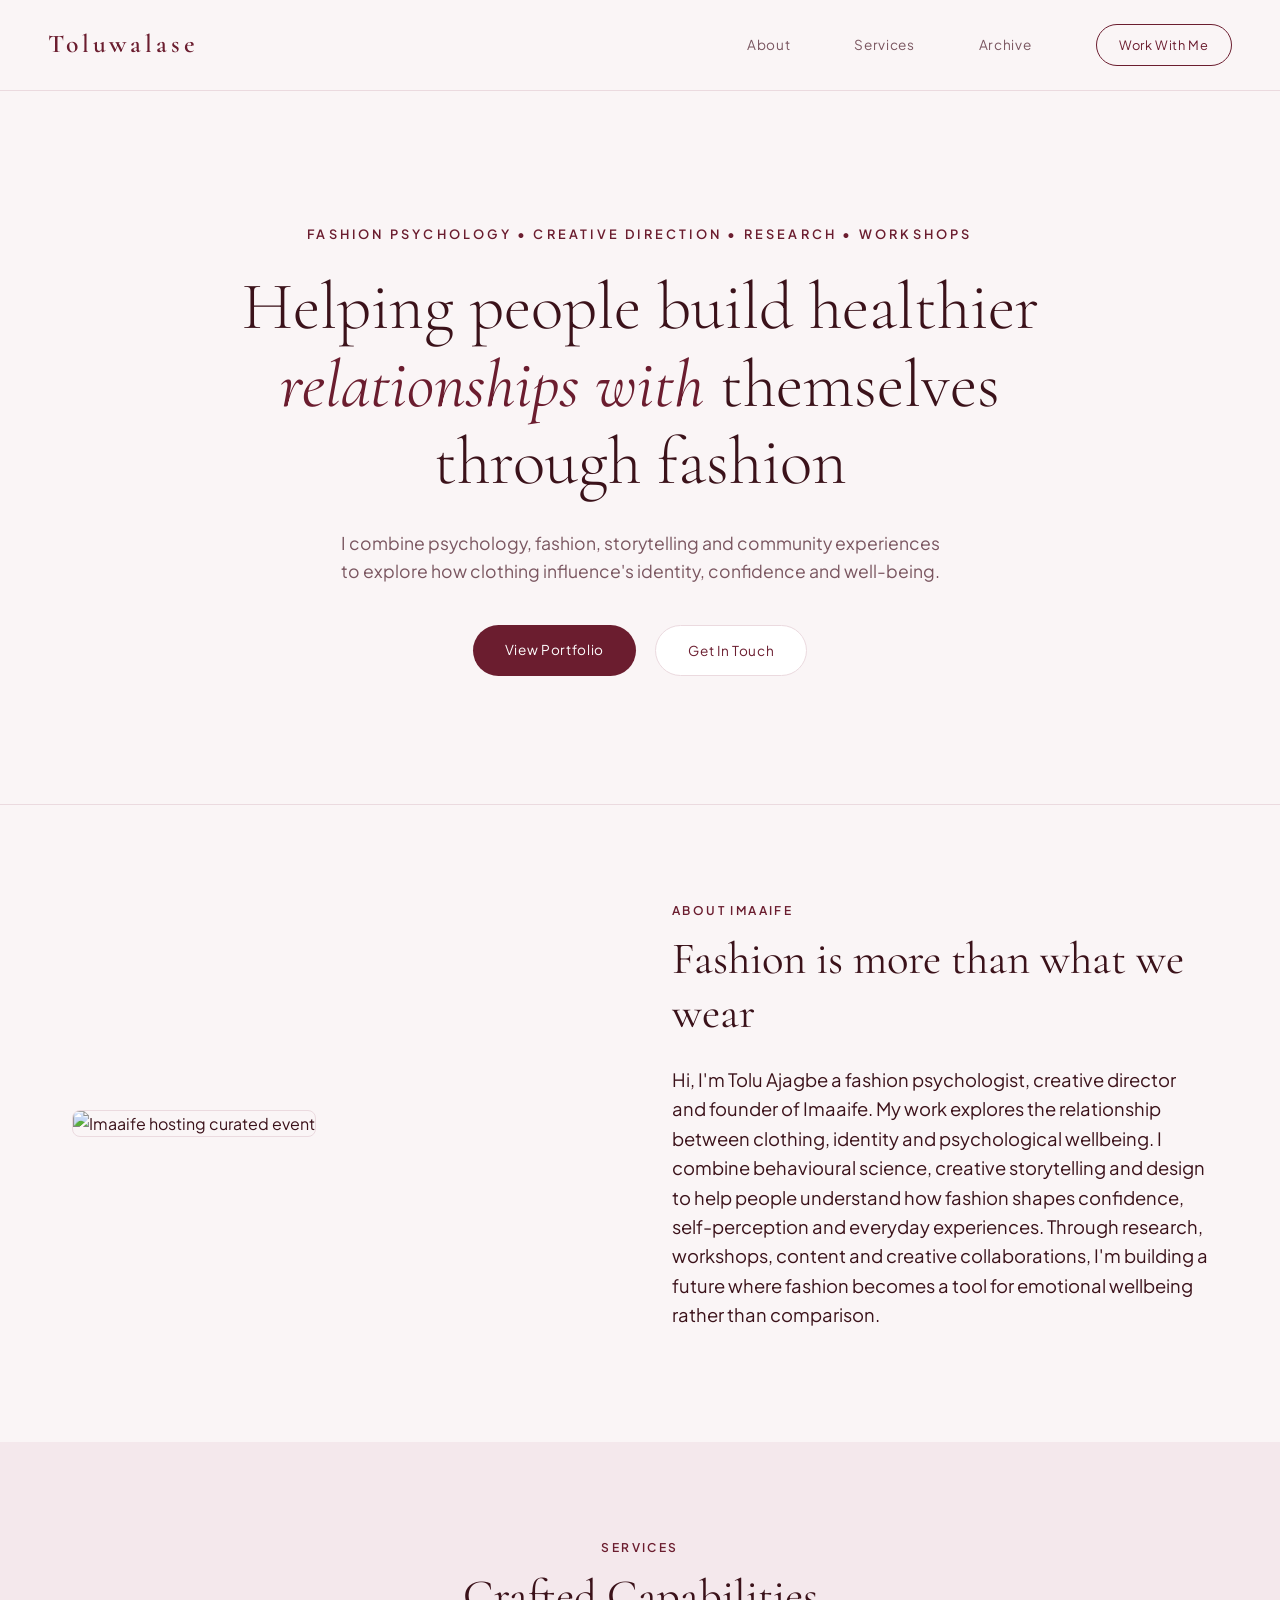
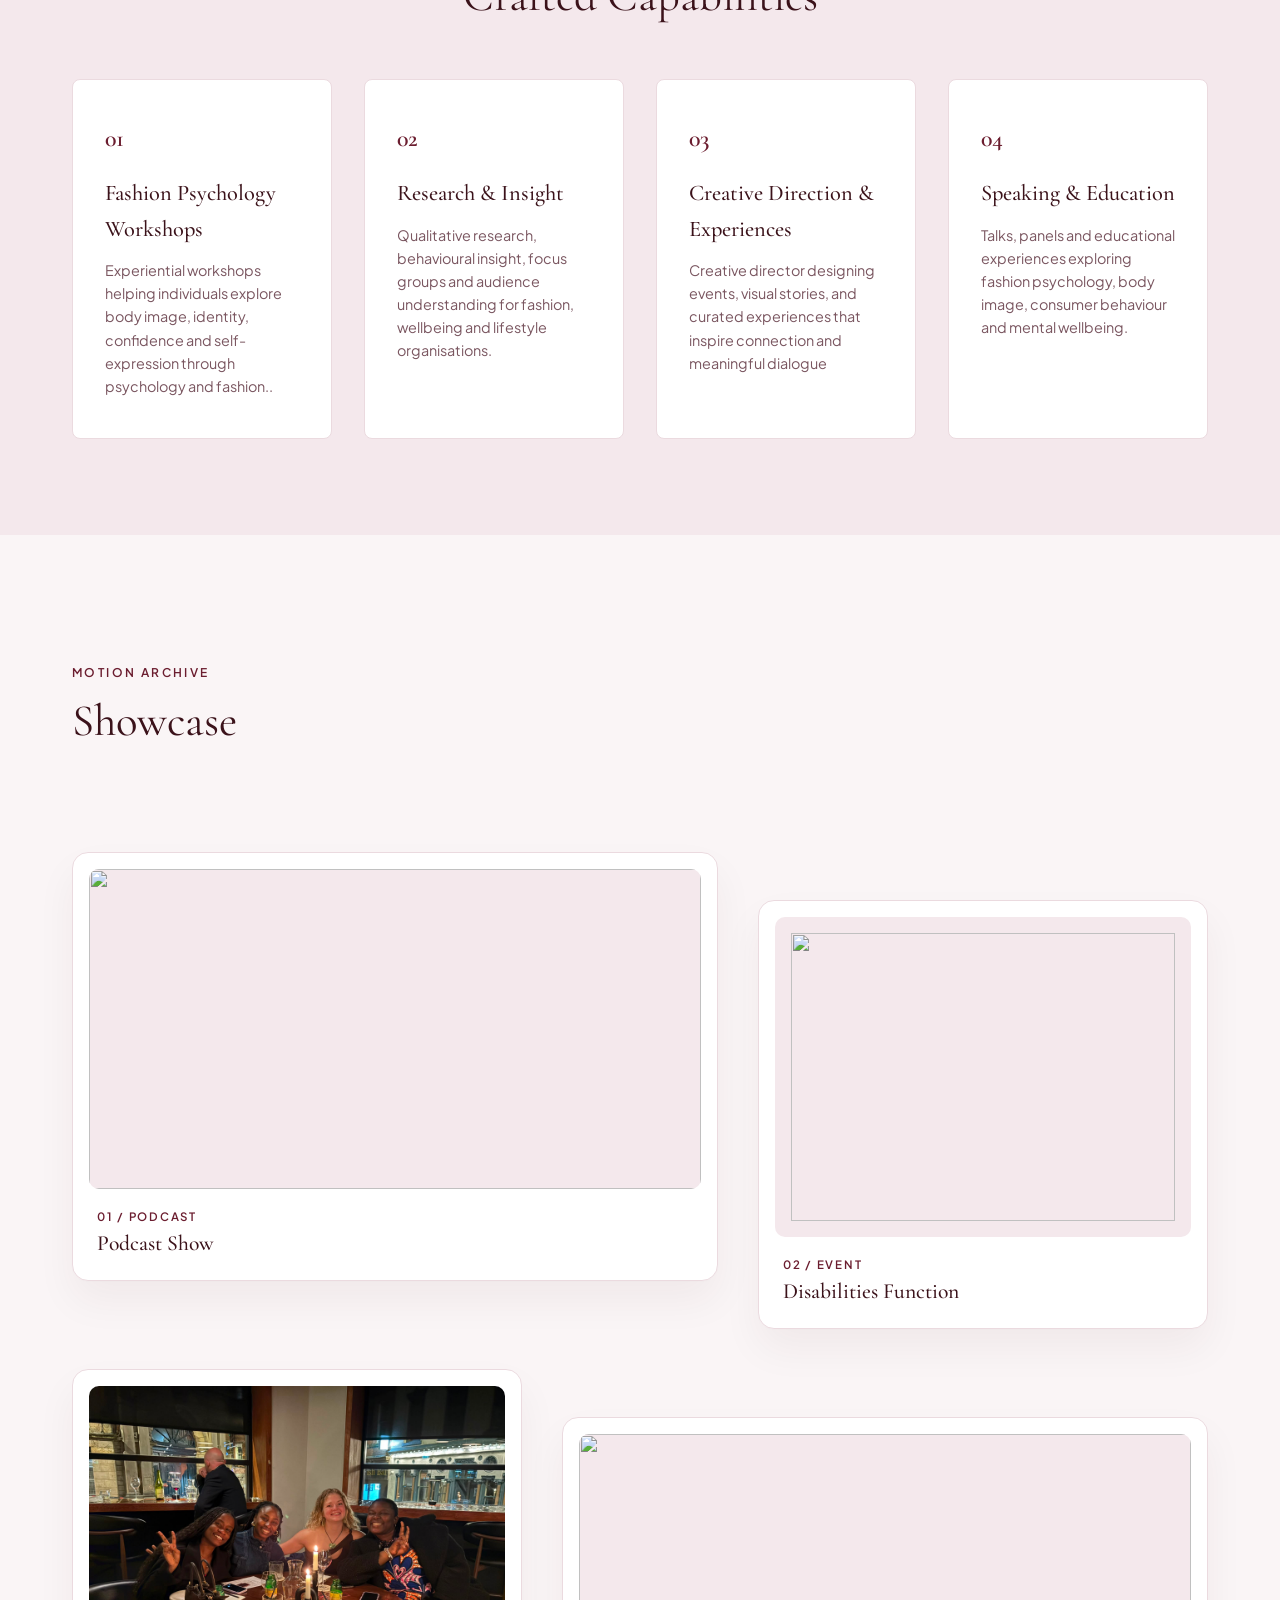
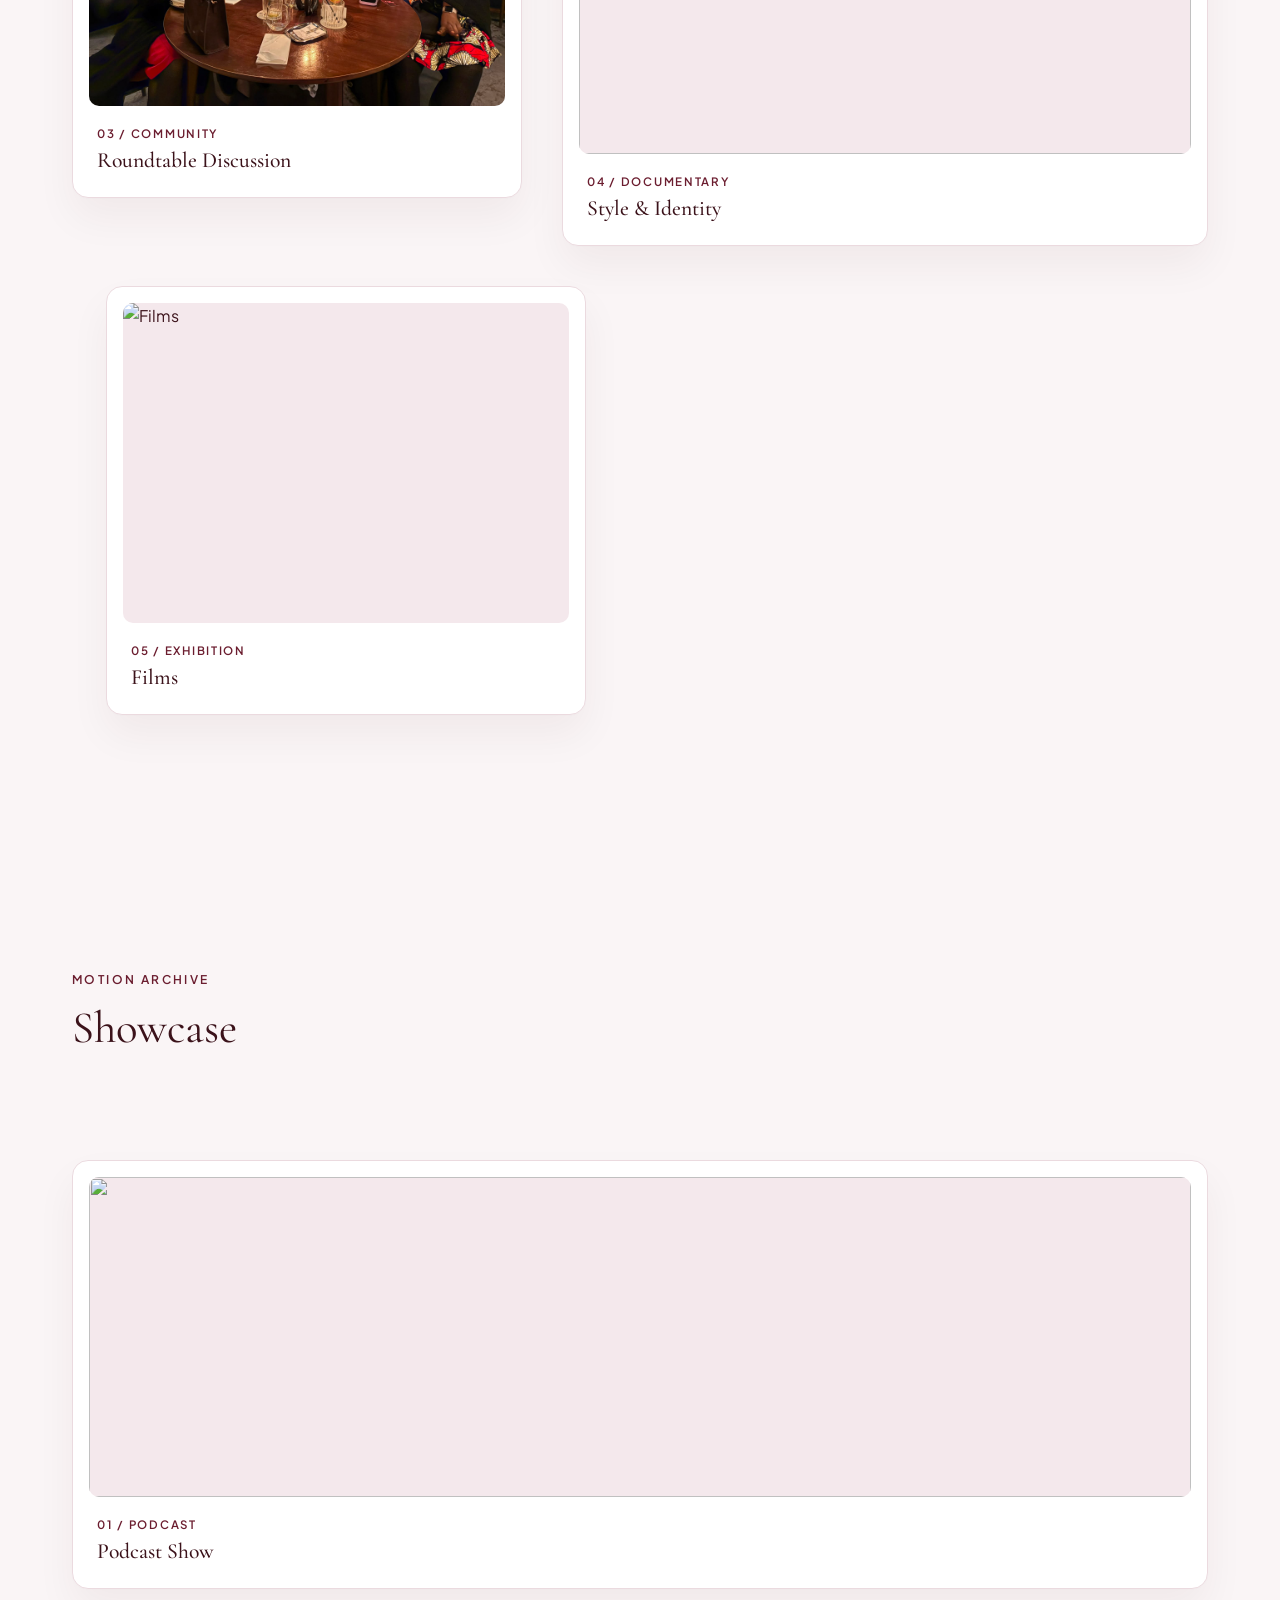
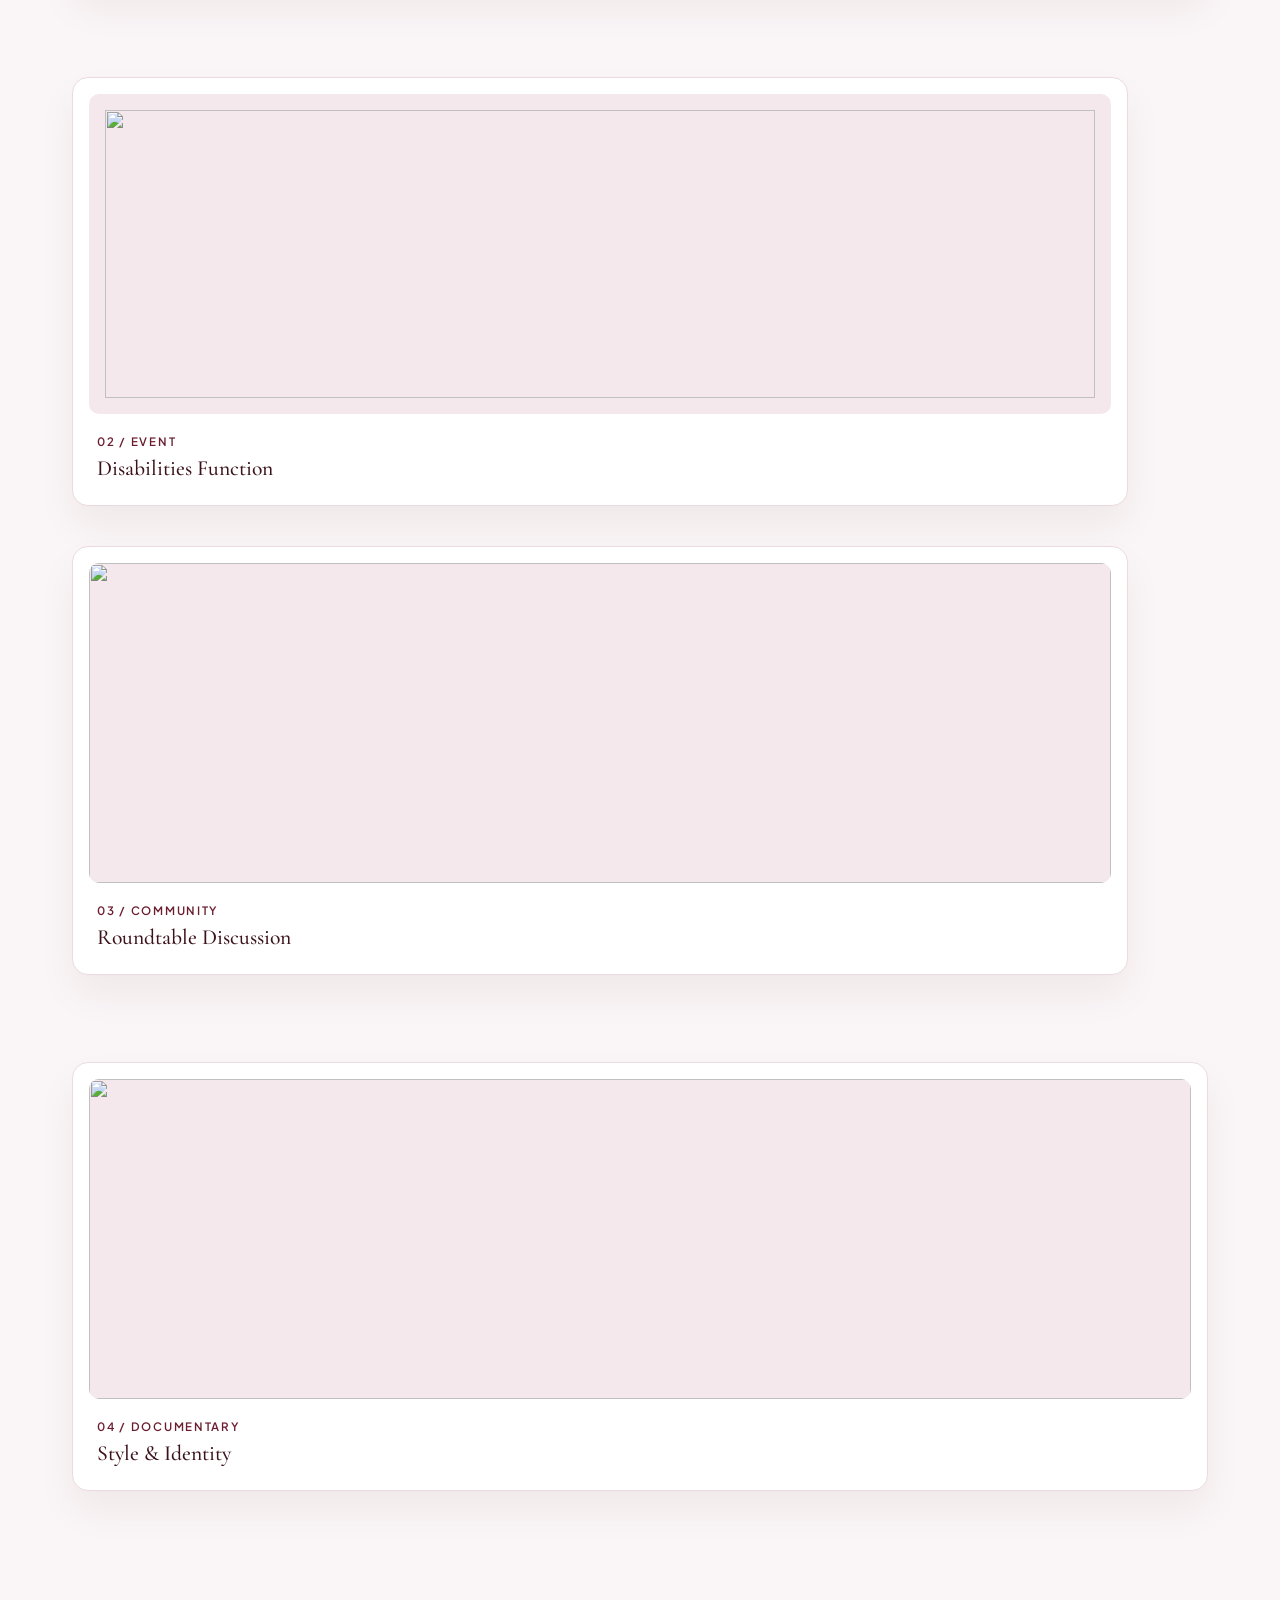
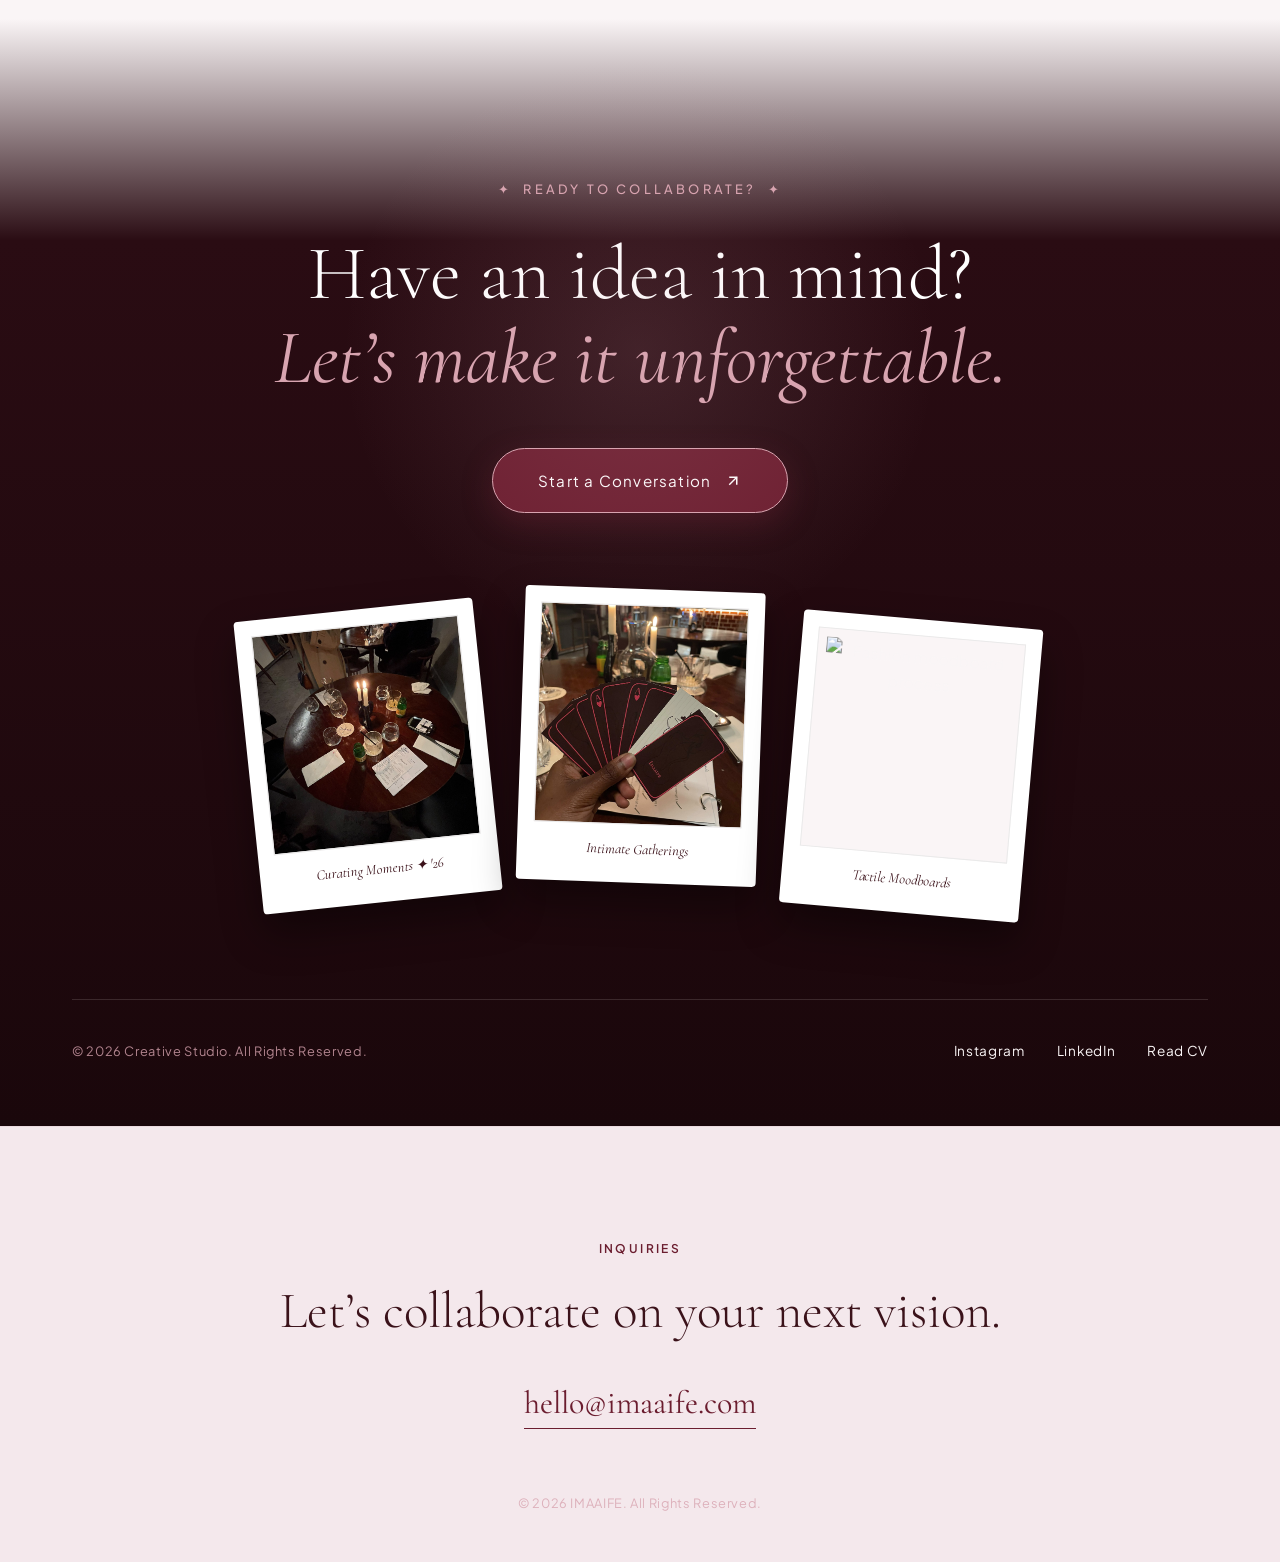
==== index.html @ 8e50f207 "First commit" ====
<!DOCTYPE html>
<html lang="en">
<head>
  <meta charset="UTF-8">
  <meta name="viewport" content="width=device-width, initial-scale=1.0">
  <title>Tolu — Creative Direction & Spatial Experiences</title>
  <link rel="stylesheet" href="tolu.css">
  <link rel="preconnect" href="https://fonts.googleapis.com">
  <link rel="preconnect" href="https://fonts.gstatic.com" crossorigin>
  <link href="https://fonts.googleapis.com/css2?family=Cormorant+Garamond:ital,wght@0,300;0,400;0,500;0,600;1,400&family=Plus+Jakarta+Sans:wght@300;400;500;600&display=swap" rel="stylesheet">
</head>
<body>

  <!-- NAVIGATION -->
  <nav class="navbar">
    <a href="#" class="brand">Toluwalase</a>
    <div class="nav-right">
      <a href="#about" class="nav-link">About</a>
      <a href="#services" class="nav-link">Services</a>
      <a href="#portfolio" class="nav-link">Archive</a>
      <a href="#contact" class="nav-cta">Work With Me</a>
    </div>
  </nav>

  <!-- 1. HERO SECTION -->
  <header class="hero">
    <div class="hero-container">
      <span class="hero-subtitle">Fashion Psychology • Creative Direction • Research • Workshops</span>
      <h1 class="hero-title">Helping people build healthier <em>relationships with </em> themselves through fashion</h1>
      <p class="hero-description">I combine psychology, fashion, storytelling and community experiences to explore how clothing influence's identity, confidence and well-being.</p>
      <div class="hero-actions">
        <a href="#portfolio" class="btn-primary">View Portfolio</a>
        <a href="#contact" class="btn-secondary">Get In Touch</a>
      </div>
    </div>
  </header>

  <!-- 2. ABOUT SECTION -->
  <section class="about-section" id="about">
    <div class="container grid-2col">
      <div class="about-media">
        <div class="image-wrapper">
          <img src="AOU_0216.jpeg" alt="Imaaife hosting curated event">
        </div>
      </div>
      <div class="about-content">
        <span class="section-tag">About Imaaife</span>
        <h2 class="section-title">Fashion is more than what we wear</h2>
        <p class="lead-p">Hi, I'm Tolu Ajagbe a fashion psychologist, creative director and founder of Imaaife.

My work explores the relationship between clothing, identity and psychological wellbeing. I combine behavioural science, creative storytelling and design to help people understand how fashion shapes confidence, self-perception and everyday experiences.

Through research, workshops, content and creative collaborations, I'm building a future where fashion becomes a tool for emotional wellbeing rather than comparison.
      </div>
    </div>
  </section>

  <!-- 3. SERVICES SECTION -->
  <section class="services-section" id="services">
    <div class="container">
      <span class="section-tag center">Services</span>
      <h2 class="section-title center">Crafted Capabilities</h2>
      
      <div class="services-grid">
        <div class="service-card">
          <span class="service-num">01</span>
          <h3>Fashion Psychology Workshops</h3>
          <p>
Experiential workshops helping individuals explore body image, identity, confidence and self-expression through psychology and fashion..</p>
        </div>

        <div class="service-card">
          <span class="service-num">02</span>
          <h3>Research & Insight</h3>
          <p>Qualitative research, behavioural insight, focus groups and audience understanding for fashion, wellbeing and lifestyle organisations.</p>
        </div>

        <div class="service-card">
          <span class="service-num">03</span>
          <h3>Creative Direction & Experiences</h3>
    <p>Creative director designing events, visual stories, and curated experiences that inspire connection and meaningful dialogue</p>
        </div>

        <div class="service-card">
          <span class="service-num">04</span>
          <h3>Speaking & Education</h3>
          <p>Talks, panels and educational experiences exploring fashion psychology, body image, consumer behaviour and mental wellbeing.</p>
        </div>
      </div>
    </div>
  </section>

  

<section class="portfolio-section" id="films">
  <div class="container">

    <div class="portfolio-header">
      <div>
        <span class="section-tag">Motion Archive</span>
        <h2 class="section-title">Showcase</h2>
      </div>
    </div>

    <!-- Same gallery layout as Selected Works -->
    <div class="floating-gallery">

      <!-- Card 1 -->
      <div class="floating-item float-tilt-left">
        <a href="event-1.html" class="floating-card-link">
          <div class="floating-card">
            <div class="img-wrapper">
              <img src="WhatsApp Image 2026-07-24 at 23.35.57.jpeg" alt="">
            </div>
            <div class="floating-meta">
              <span class="item-cat">01 / Podcast</span>
              <h4>Podcast Show</h4>
            </div>
          </div>
        </a>
      </div>

      <!-- Card 2 -->
      <div class="floating-item float-tilt-right offset-down">
        <a href="event-2.html" class="floating-card-link">
          <div class="floating-card">
            <div class="img-wrapper contain-mode">
              <img src="IMG_9277.png" alt="">
            </div>
            <div class="floating-meta">
              <span class="item-cat">02 / Event</span>
              <h4>Disabilities Function</h4>
            </div>
          </div>
        </a>
      </div>

      <!-- Card 3 -->
      <div class="floating-item float-tilt-left">
        <a href="event-3.html" class="floating-card-link">
          <div class="floating-card">
            <div class="img-wrapper">
              <img src="WhatsApp Image 2026-07-24 at 23.40.26 (3).jpeg" alt="">
            </div>
            <div class="floating-meta">
              <span class="item-cat">03 / Community</span>
              <h4>Roundtable Discussion</h4>
            </div>
          </div>
        </a>
      </div>

      

      <!-- Card 4 -->
      <div class="floating-item float-tilt-right">
        <a href="event-4.html" class="floating-card-link">
          <div class="floating-card">
            <div class="img-wrapper">
              <img src="IMG_7503.png" alt="">
            </div>
            <div class="floating-meta">
              <span class="item-cat">04 / Documentary</span>
              <h4>Style & Identity</h4>
            </div>
          </div>
        </a>
      </div>

      <div class="floating-item center-item" data-category="community">
  <a href="event-5.html" class="floating-card-link">
    <div class="floating-card">
      <div class="img-wrapper">
        <img src="IMG_0074.png" alt="Films">
      </div>

      <div class="floating-meta">
        <span class="item-cat">05 / Exhibition</span>
        <h4>Films</h4>
      </div>
    </div>
  </a>
</div>

    </div>

  </div>
</section>

 <section class="portfolio-section" id="films">
  <div class="container">

    <div class="portfolio-header">
      <div>
        <span class="section-tag">Motion Archive</span>
        <h2 class="section-title">Showcase</h2>
      </div>
    </div>

    <div class="showcase-gallery">

      <!-- Card 1 -->
      <div class="floating-item">
      
          <div class="floating-card">
            <div class="img-wrapper">
              <img src="IMG_7985.png" alt="">
            </div>
            <div class="floating-meta">
              <span class="item-cat">01 / Podcast</span>
              <h4>Podcast Show</h4>
            </div>
          </div>
        </a>
      </div>

      <!-- Card 2 -->
      <div class="floating-item">
      
          <div class="floating-card">
            <div class="img-wrapper contain-mode">
              <img src="IMG_7961.png" alt="">
            </div>
            <div class="floating-meta">
              <span class="item-cat">02 / Event</span>
              <h4>Disabilities Function</h4>
            </div>
          </div>
        </a>
      </div>

      <!-- Card 3 -->
      <div class="floating-item">
      
          <div class="floating-card">
            <div class="img-wrapper">
              <img src="IMG_4422.png" alt="">
            </div>
            <div class="floating-meta">
              <span class="item-cat">03 / Community</span>
              <h4>Roundtable Discussion</h4>
            </div>
          </div>
        </a>
      </div>

      <!-- Card 4 -->
      <div class="floating-item">
      
          <div class="floating-card">
            <div class="img-wrapper">
              <img src="IMG_4438.png" alt="">
            </div>
            <div class="floating-meta">
              <span class="item-cat">04 / Documentary</span>
              <h4>Style & Identity</h4>
            </div>
          </div>
        </a>
      </div>

    </div>

  </div>
</section>
 

     


  <!-- 5. FINAL SURPRISE: DRAMATIC EDITORIAL FOOTER & INTERACTIVE SNAPSHOTS -->
  <section class="final-impact-section" id="contact">
    <div class="container">
      
      <!-- Top Decorative Tag -->
      <div class="final-tag">
        <span class="sparkle">✦</span> Ready to Collaborate? <span class="sparkle">✦</span>
      </div>

      <!-- Giant Editorial Headline -->
      <h2 class="final-headline">
        Have an idea in mind? <br>
        <em>Let’s make it unforgettable.</em>
      </h2>

      <!-- Magnetic CTA Button -->
      <div class="cta-wrapper">
        <a href="mailto:imaaife.com" class="btn-magnetic">
          <span>Start a Conversation</span>
          <svg width="18" height="18" viewBox="0 0 24 24" fill="none" stroke="currentColor" stroke-width="2">
            <line x1="7" y1="17" x2="17" y2="7"></line>
            <polyline points="7 7 17 7 17 17"></polyline>
          </svg>
        </a>
      </div>

      <!-- Floating Polaroid Strip Visuals -->
      <div class="polaroid-strip">
        
        <div class="polaroid-card tilt-left">
          <div class="polaroid-img">         
            <img src="WhatsApp Image 2026-07-24 at 23.40.26.jpeg" alt="Behind the scenes gallery">
          </div>
          <p class="polaroid-caption">Curating Moments ✦ '26</p>
        </div>

        <div class="polaroid-card tilt-center float-offset">
          <div class="polaroid-img">
            <img src="WhatsApp Image 2026-07-24 at 23.40.26 (4).jpeg" alt="Roundtable dinner host">
          </div>
          <p class="polaroid-caption">Intimate Gatherings</p>
        </div>

        <div class="polaroid-card tilt-right">
          <div class="polaroid-img contain-fit">
            <img src="639b9f99-3a0d-4db9-bb8f-6028194fd8f1.png" alt="Fashion moodboard process">
          </div>
          <p class="polaroid-caption">Tactile Moodboards</p>
        </div>

      </div>

      <!-- Footer Bottom Sub-Bar -->
      <div class="footer-bottom">
        <p class="footer-copy">&copy; 2026 Creative Studio. All Rights Reserved.</p>
        <div class="footer-links">
          <a href="#">Instagram</a>
          <a href="#">LinkedIn</a>
          <a href="#">Read CV</a>
        </div>
      </div>

    </div>
  </section>

  <!-- FOOTER -->
  <footer class="footer" id="contact">
    <div class="container footer-box">
      <span class="section-tag center">Inquiries</span>
      <h2 class="footer-title">Let’s collaborate on your next vision.</h2>
      <a href="mailto:hello@imaaife.com" class="footer-email">hello@imaaife.com</a>
      <p class="footer-copy">© 2026 IMAAIFE. All Rights Reserved.</p>
    </div>
  </footer>

  <script>
    const filterBtns = document.querySelectorAll('.filter-btn');
    const items = document.querySelectorAll('.portfolio-item');

    filterBtns.forEach(btn => {
      btn.addEventListener('click', () => {
        filterBtns.forEach(b => b.classList.remove('active'));
        btn.classList.add('active');
        const cat = btn.getAttribute('data-filter');

        items.forEach(item => {
          if (cat === 'all' || item.getAttribute('data-category') === cat) {
            item.style.display = 'block';
          } else {
            item.style.display = 'none';
          }
        });
      });
    });
  </script>
</body>

</html>
---- tolu.css ----
/* ==========================================================================
   ELEGANT EDITORIAL STYLING — BURGUNDY & PINK PALETTE
   ========================================================================== */
:root {
  --font-serif: 'Cormorant Garamond', Georgia, serif;
  --font-sans: 'Plus Jakarta Sans', -apple-system, sans-serif;

  /* Color Palette Updates */
  --bg-main: #FAF5F6;         /* Soft Creamy Blush Tint */
  --bg-card: #FFFFFF;         /* Crisp White Card Background */
  --text-dark: #3B121A;       /* Deep Burgundy-Charcoal for readable text */
  --text-muted: #7A5660;      /* Soft Rose-Grey Muted Text */
  
  --accent-burgundy: #6B1D2F;  /* Deep Rich Burgundy */
  --accent-pink: #D8A4B0;      /* Soft Elegant Rose Pink */
  --accent-pink-soft: #F4E8EC; /* Gentle Pink Highlight */
  --border-color: #EBDADF;     /* Subtle Pinkish Border */

  --transition: all 0.3s ease;
}

*, *::before, *::after {
  box-sizing: border-box;
  margin: 0;
  padding: 0;
}

html {
  scroll-behavior: smooth;
}

body {
  background-color: var(--bg-main);
  color: var(--text-dark);
  font-family: var(--font-sans);
  font-weight: 400;
  line-height: 1.6;
}

.container {
  max-width: 1200px;
  margin: 0 auto;
  padding: 0 2rem;
}

/* NAVIGATION */
.navbar {
  position: fixed;
  top: 0;
  width: 100%;
  background: rgba(250, 245, 246, 0.92);
  backdrop-filter: blur(12px);
  border-bottom: 1px solid var(--border-color);
  padding: 1.5rem 3rem;
  display: flex;
  justify-content: space-between;
  align-items: center;
  z-index: 100;
}

.brand {
  font-family: var(--font-serif);
  font-size: 1.6rem;
  font-weight: 600;
  letter-spacing: 0.15em;
  color: var(--accent-burgundy);
  text-decoration: none;
}

.nav-right {
  display: flex;
  align-items: center;
  gap: 4rem;
}

.nav-link {
  font-size: 0.85rem;
  color: var(--text-muted);
  text-decoration: none;
  letter-spacing: 0.05em;
  transition: var(--transition);
}

.nav-link:hover {
  color: var(--accent-burgundy);
}

.nav-cta {
  font-size: 0.8rem;
  padding: 0.6rem 1.4rem;
  border: 1px solid var(--accent-burgundy);
  border-radius: 40px;
  color: var(--accent-burgundy);
  text-decoration: none;
  letter-spacing: 0.05em;
  transition: var(--transition);
}

.nav-cta:hover {
  background: var(--accent-burgundy);
  color: #fff;
}

/* HERO SECTION */
.hero {
  padding: 14rem 2rem 8rem;
  text-align: center;
}

.hero-container {
  max-width: 850px;
  margin: 0 auto;
}

.hero-subtitle {
  font-size: 0.8rem;
  text-transform: uppercase;
  letter-spacing: 0.25em;
  color: var(--accent-burgundy);
  display: block;
  margin-bottom: 1.5rem;
  font-weight: 600;
}

.hero-title {
  font-family: var(--font-serif);
  font-size: clamp(2.5rem, 5.5vw, 4.2rem);
  font-weight: 300;
  line-height: 1.15;
  color: var(--text-dark);
  margin-bottom: 1.8rem;
}

.hero-title em {
  font-style: italic;
  font-weight: 400;
  color: var(--accent-burgundy);
}

.hero-description {
  font-size: 1.1rem;
  color: var(--text-muted);
  max-width: 600px;
  margin: 0 auto 2.5rem;
}

.hero-actions {
  display: flex;
  justify-content: center;
  gap: 1.2rem;
}

.btn-primary {
  background: var(--accent-burgundy);
  color: #fff;
  padding: 0.85rem 2rem;
  border-radius: 40px;
  text-decoration: none;
  font-size: 0.85rem;
  letter-spacing: 0.05em;
  transition: var(--transition);
}

.btn-primary:hover {
  background: #4A121F;
}

.btn-secondary {
  border: 1px solid var(--border-color);
  background: #fff;
  color: var(--accent-burgundy);
  padding: 0.85rem 2rem;
  border-radius: 40px;
  text-decoration: none;
  font-size: 0.85rem;
  letter-spacing: 0.05em;
  transition: var(--transition);
}

.btn-secondary:hover {
  border-color: var(--accent-burgundy);
}

/* ABOUT SECTION */
.about-section {
  padding: 6rem 0;
  border-top: 1px solid var(--border-color);
}

.grid-2col {
  display: grid;
  grid-template-columns: 1fr 1fr;
  gap: 4rem;
  align-items: center;
}

.image-wrapper img {
  width: 100%;
  height: 520px;
  object-fit: cover;
  border-radius: 8px;
  border: 1px solid var(--border-color);
}

.section-tag {
  font-size: 0.75rem;
  text-transform: uppercase;
  letter-spacing: 0.2em;
  color: var(--accent-burgundy);
  display: block;
  margin-bottom: 0.8rem;
  font-weight: 600;
}

.section-tag.center { text-align: center; }

.section-title {
  font-family: var(--font-serif);
  font-size: clamp(2rem, 3.5vw, 3rem);
  font-weight: 400;
  line-height: 1.2;
  margin-bottom: 1.5rem;
  color: var(--text-dark);
}

.section-title.center { text-align: center; }

.lead-p {
  font-size: 1.15rem;
  color: var(--text-dark);
  margin-bottom: 1rem;
}

.body-p {
  color: var(--text-muted);
  font-size: 0.95rem;
}

/* SERVICES SECTION */
.services-section {
  padding: 6rem 0;
  background: var(--accent-pink-soft);
}

.services-grid {
  display: grid;
  grid-template-columns: repeat(auto-fit, minmax(260px, 1fr));
  gap: 2rem;
  margin-top: 3.5rem;
}

.service-card {
  background: var(--bg-card);
  padding: 2.5rem 2rem;
  border-radius: 8px;
  border: 1px solid var(--border-color);
  transition: var(--transition);
}

.service-card:hover {
  transform: translateY(-5px);
  border-color: var(--accent-pink);
  box-shadow: 0 15px 30px rgba(107, 29, 47, 0.05);
}

.service-num {
  font-family: var(--font-serif);
  font-size: 1.5rem;
  color: var(--accent-burgundy);
  display: block;
  margin-bottom: 1rem;
  font-weight: 600;
}

.service-card h3 {
  font-family: var(--font-serif);
  font-size: 1.4rem;
  font-weight: 500;
  margin-bottom: 0.8rem;
  color: var(--text-dark);
}

.service-card p {
  font-size: 0.9rem;
  color: var(--text-muted);
}

/* PORTFOLIO SECTION */
.portfolio-section {
  padding: 7rem 0;
}

.portfolio-header {
  display: flex;
  justify-content: space-between;
  align-items: flex-end;
  margin-bottom: 3.5rem;
}

.filter-bar {
  display: flex;
  gap: 0.5rem;
}

.filter-btn {
  background: transparent;
  border: 1px solid var(--border-color);
  padding: 0.5rem 1.2rem;
  border-radius: 30px;
  font-size: 0.8rem;
  color: var(--text-muted);
  cursor: pointer;
  transition: var(--transition);
}

.filter-btn.active, .filter-btn:hover {
  background: var(--accent-burgundy);
  color: #fff;
  border-color: var(--accent-burgundy);
}

.portfolio-grid {
  display: grid;
  grid-template-columns: repeat(3, 1fr);
  gap: 2rem;
}

.portfolio-item {
  background: var(--bg-card);
  border-radius: 8px;
  overflow: hidden;
  border: 1px solid var(--border-color);
}

.item-img-box {
  width: 100%;
  height: 320px;
  overflow: hidden;
  background: #FDFDFD;
}

.item-img-box img, .item-img-box video {
  width: 100%;
  height: 100%;
  object-fit: cover;
}

.item-img-box.contain-mode img {
  object-fit: contain;
}

.item-info {
  padding: 1.5rem;
}

.item-cat {
  font-size: 0.7rem;
  text-transform: uppercase;
  letter-spacing: 0.1em;
  color: var(--accent-burgundy);
  font-weight: 600;
  display: block;
  margin-bottom: 0.3rem;
}

.item-info h4 {
  font-family: var(--font-serif);
  font-size: 1.2rem;
  font-weight: 500;
  color: var(--text-dark);
}

/* FOOTER */
.footer {
  padding: 7rem 0 3rem;
  border-top: 1px solid var(--border-color);
  background: var(--accent-pink-soft);
  text-align: center;
}

.footer-title {
  font-family: var(--font-serif);
  font-size: clamp(2rem, 4vw, 3.2rem);
  font-weight: 300;
  margin-bottom: 1.5rem;
  color: var(--text-dark);
}

.footer-email {
  font-family: var(--font-serif);
  font-size: 2rem;
  color: var(--accent-burgundy);
  text-decoration: none;
  border-bottom: 1px solid var(--accent-burgundy);
  display: inline-block;
  margin-bottom: 4rem;
}

.footer-copy {
  font-size: 0.75rem;
  color: var(--text-muted);
  letter-spacing: 0.05em;
}

@media (max-width: 900px) {
  .grid-2col { grid-template-columns: 1fr; }
  .portfolio-grid { grid-template-columns: 1fr; }
  .portfolio-header { flex-direction: column; align-items: flex-start; gap: 1.5rem; }
  .navbar { padding: 1.2rem 1.5rem; }
  .nav-right { display: none; }
}

/* ==========================================================================
   FLOATING EDITORIAL PORTFOLIO STYLING
   ========================================================================== */
.portfolio-section {
  padding: 8rem 0;
  position: relative;
  overflow: hidden;
}

.portfolio-header {
  display: flex;
  justify-content: space-between;
  align-items: flex-end;
  margin-bottom: 5rem;
}

/* Floating Gallery Layout Grid */
.floating-gallery {
  display: grid;
  grid-template-columns: repeat(12, minmax(0,1fr));
  gap: 2.5rem;
  align-items: start;
}

/* Base Floating Item Positioning */
.floating-item {
  position: relative;
  transition: transform 0.6s cubic-bezier(0.16, 1, 0.3, 1), opacity 0.4s ease;
  will-change: transform;
}

/* Grid Spanning and Offset Trickery */
.floating-item:nth-child(1) { grid-column: span 7; }
.floating-item:nth-child(2) { grid-column: span 5; }
.floating-item:nth-child(3) { grid-column: span 5; }
.floating-item:nth-child(4) { grid-column: span 7; }
.floating-item:nth-child(5) { grid-column: span 6; margin-top: -3rem; }

/* Staggered Vertical Offsets for Asymmetry */
.offset-down {
  margin-top: 4rem;
}

/* Micro-Rotations for Floating Print Feel */
.float-tilt-left {
  transform: rotate(-1.5deg);
}

.float-tilt-right {
  transform: rotate(1.8deg);
}

/* Floating Card Container */
.floating-card {
  background: var(--bg-card);
  padding: 1rem;
  border-radius: 16px;
  border: 1px solid var(--border-color);
  box-shadow: 0 20px 40px rgba(59, 18, 26, 0.05),
              0 1px 3px rgba(0, 0, 0, 0.02);
  transition: all 0.5s cubic-bezier(0.16, 1, 0.3, 1);
}

/* Image Wrappers */
.img-wrapper {
  width: 100%;
  height: 320px;
  border-radius: 10px;
  overflow: hidden;
  position: relative;
  background: var(--accent-pink-soft);
}

.img-wrapper img, 
.img-wrapper video {
  width: 100%;
  height: 100%;
  object-fit: cover;
  transition: transform 0.8s cubic-bezier(0.16, 1, 0.3, 1);
}

.img-wrapper.contain-mode img {
  object-fit: contain;
  padding: 1rem;
}

/* Floating Item Hover Effects (The "WOW" Interaction) */
.floating-item:hover {
  z-index: 10;
  transform: rotate(0deg) translateY(-14px) scale(1.02);
}

.floating-item:hover .floating-card {
  box-shadow: 0 30px 60px rgba(107, 29, 47, 0.15),
              0 8px 20px rgba(216, 164, 176, 0.2);
  border-color: var(--accent-pink);
}

.floating-item:hover .img-wrapper img,
.floating-item:hover .img-wrapper video {
  transform: scale(1.06);
}

/* Meta Typography */
.floating-meta {
  padding: 1.2rem 0.5rem 0.4rem;
}

.item-cat {
  font-size: 0.72rem;
  text-transform: uppercase;
  letter-spacing: 0.15em;
  color: var(--accent-burgundy);
  font-weight: 600;
  display: block;
  margin-bottom: 0.3rem;
}

.floating-meta h4 {
  font-family: var(--font-serif);
  font-size: 1.35rem;
  font-weight: 500;
  color: var(--text-dark);
  line-height: 1.2;
}

/* Responsive adjustments */
@media (max-width: 900px) {
  .floating-gallery {
    grid-template-columns: 1fr;
    gap: 3rem;
  }
  .floating-item {
    grid-column: span 1 !important;
    margin-top: 0 !important;
    transform: none !important;
  }
}

/* ==========================================================================
   FINAL SECTION: DRAMATIC DARK BURGUNDY & FLOATING POLAROIDS
   ========================================================================== */
.final-impact-section {
  background: linear-gradient(180deg, var(--bg-main) 0%, #2A0C13 20%, #1A070B 100%);
  color: #FAF5F6;
  padding: 10rem 0 4rem;
  position: relative;
  overflow: hidden;
  text-align: center;
}

/* Glowing Background Accent */
.final-impact-section::before {
  content: '';
  position: absolute;
  top: 30%;
  left: 50%;
  transform: translate(-50%, -50%);
  width: 600px;
  height: 600px;
  background: radial-gradient(circle, rgba(216, 164, 176, 0.15) 0%, rgba(0,0,0,0) 70%);
  pointer-events: none;
}

.final-tag {
  font-size: 0.8rem;
  text-transform: uppercase;
  letter-spacing: 0.25em;
  color: var(--accent-pink);
  margin-bottom: 2rem;
  font-weight: 500;
}

.sparkle {
  color: var(--accent-pink);
  display: inline-block;
  margin: 0 0.4rem;
}

.final-headline {
  font-family: var(--font-serif);
  font-size: clamp(2.5rem, 6vw, 4.8rem);
  font-weight: 300;
  line-height: 1.1;
  max-width: 900px;
  margin: 0 auto 3rem;
  color: #FFF;
}

.final-headline em {
  font-style: italic;
  font-weight: 400;
  color: var(--accent-pink);
}

/* Magnetic Button Styling */
.cta-wrapper {
  margin-bottom: 6rem;
}

.btn-magnetic {
  display: inline-flex;
  align-items: center;
  gap: 0.8rem;
  background: var(--accent-burgundy);
  color: #FFF;
  padding: 1.2rem 2.8rem;
  border-radius: 50px;
  text-decoration: none;
  font-size: 0.95rem;
  letter-spacing: 0.08em;
  border: 1px solid var(--accent-pink);
  box-shadow: 0 10px 30px rgba(107, 29, 47, 0.4);
  transition: all 0.4s cubic-bezier(0.16, 1, 0.3, 1);
}

.btn-magnetic:hover {
  background: #FAF5F6;
  color: var(--accent-burgundy);
  transform: translateY(-5px) scale(1.03);
  box-shadow: 0 20px 40px rgba(216, 164, 176, 0.3);
}

.btn-magnetic svg {
  transition: transform 0.3s ease;
}

.btn-magnetic:hover svg {
  transform: translate(3px, -3px);
}

/* Floating Polaroid Strip */
.polaroid-strip {
  display: flex;
  justify-content: center;
  align-items: center;
  gap: 2rem;
  margin-bottom: 6rem;
  perspective: 1000px;
}

.polaroid-card {
  background: #FFF;
  padding: 1rem 1rem 1.4rem;
  border-radius: 4px;
  box-shadow: 0 20px 40px rgba(0, 0, 0, 0.4);
  width: 240px;
  transition: all 0.5s cubic-bezier(0.16, 1, 0.3, 1);
  cursor: pointer;
}

.polaroid-img {
  width: 100%;
  height: 220px;
  background: #FAF5F6;
  overflow: hidden;
  border: 1px solid #EAEAEA;
}

.polaroid-img img {
  width: 100%;
  height: 100%;
  object-fit: cover;
  filter: grayscale(20%);
  transition: filter 0.4s ease, transform 0.6s ease;
}

.polaroid-img.contain-fit img {
  object-fit: contain;
  padding: 0.5rem;
}

.polaroid-caption {
  font-family: var(--font-serif);
  color: #3B121A;
  font-size: 0.9rem;
  margin-top: 0.8rem;
  font-style: italic;
}

/* Asymmetrical Floating Angles */
.polaroid-card.tilt-left {
  transform: rotate(-6deg) translateY(0);
}

.polaroid-card.tilt-center {
  transform: rotate(2deg) translateY(-20px);
}

.polaroid-card.tilt-right {
  transform: rotate(5deg) translateY(10px);
}

/* Floating Hover Animation */
.polaroid-card:hover {
  transform: rotate(0deg) translateY(-25px) scale(1.1) !important;
  z-index: 10;
  box-shadow: 0 30px 60px rgba(216, 164, 176, 0.25);
}

.polaroid-card:hover .polaroid-img img {
  filter: grayscale(0%);
  transform: scale(1.05);
}

/* Footer Bottom Bar */
.footer-bottom {
  display: flex;
  justify-content: space-between;
  align-items: center;
  border-top: 1px solid rgba(235, 218, 223, 0.15);
  padding-top: 2.5rem;
}

.footer-copy {
  font-size: 0.8rem;
  color: var(--accent-pink);
  opacity: 0.8;
}

.footer-links {
  display: flex;
  gap: 2rem;
}

.footer-links a {
  color: #FAF5F6;
  text-decoration: none;
  font-size: 0.85rem;
  letter-spacing: 0.05em;
  transition: color 0.3s ease;
}

.footer-links a:hover {
  color: var(--accent-pink);
}

@media (max-width: 768px) {
  .polaroid-strip {
    flex-direction: column;
    gap: 2.5rem;
  }
  .polaroid-card {
    transform: none !important;
    width: 80%;
    max-width: 280px;
  }
  .footer-bottom {
    flex-direction: column;
    gap: 1.5rem;
  }
}

/* LINK WRAPPER STYLES FOR FLOATING CARDS */
.floating-card-link {
  display: block;
  text-decoration: none;
  color: inherit;
  width: 100%;
  height: 100%;
}

/* NEW FILMS SECTION STYLES */
.films-section {
  padding: 100px 0;
}



@media(max-width:768px){
    .films-grid{
        grid-template-columns:1fr;
    }
}



.play-btn {
  position: absolute;
  top: 50%;
  left: 50%;
  transform: translate(-50%, -50%);
  width: 60px;
  height: 60px;
  background: rgba(0, 0, 0, 0.7);
  color: #fff;
  border-radius: 50%;
  display: flex;
  align-items: center;
  justify-content: center;
  font-size: 18px;
  padding-left: 4px;
  transition: all 0.3s ease;
}



.center-item{
    grid-column:4 / span 6;
    justify-self:center;
    max-width:480px;
    width:100%;
    transform:none !important;
}

/* ==========================
   SHOWCASE
========================== */

#films .showcase-gallery{
    display:grid;
    grid-template-columns:repeat(2,1fr);
    gap:2.5rem;
    align-items:start;
}

#films .floating-item{
    width:100%;
    margin:0 !important;
    transform:none !important;
}

#films .floating-card{
    width:100%;
}

#films .img-wrapper{
    height:320px;
}

#films .floating-item:nth-child(even){
    margin-top:3rem !important;
}

@media(max-width:900px){

#films .showcase-gallery{
    grid-template-columns:1fr;
}

#films .floating-item{
    margin-top:0 !important;
}

}
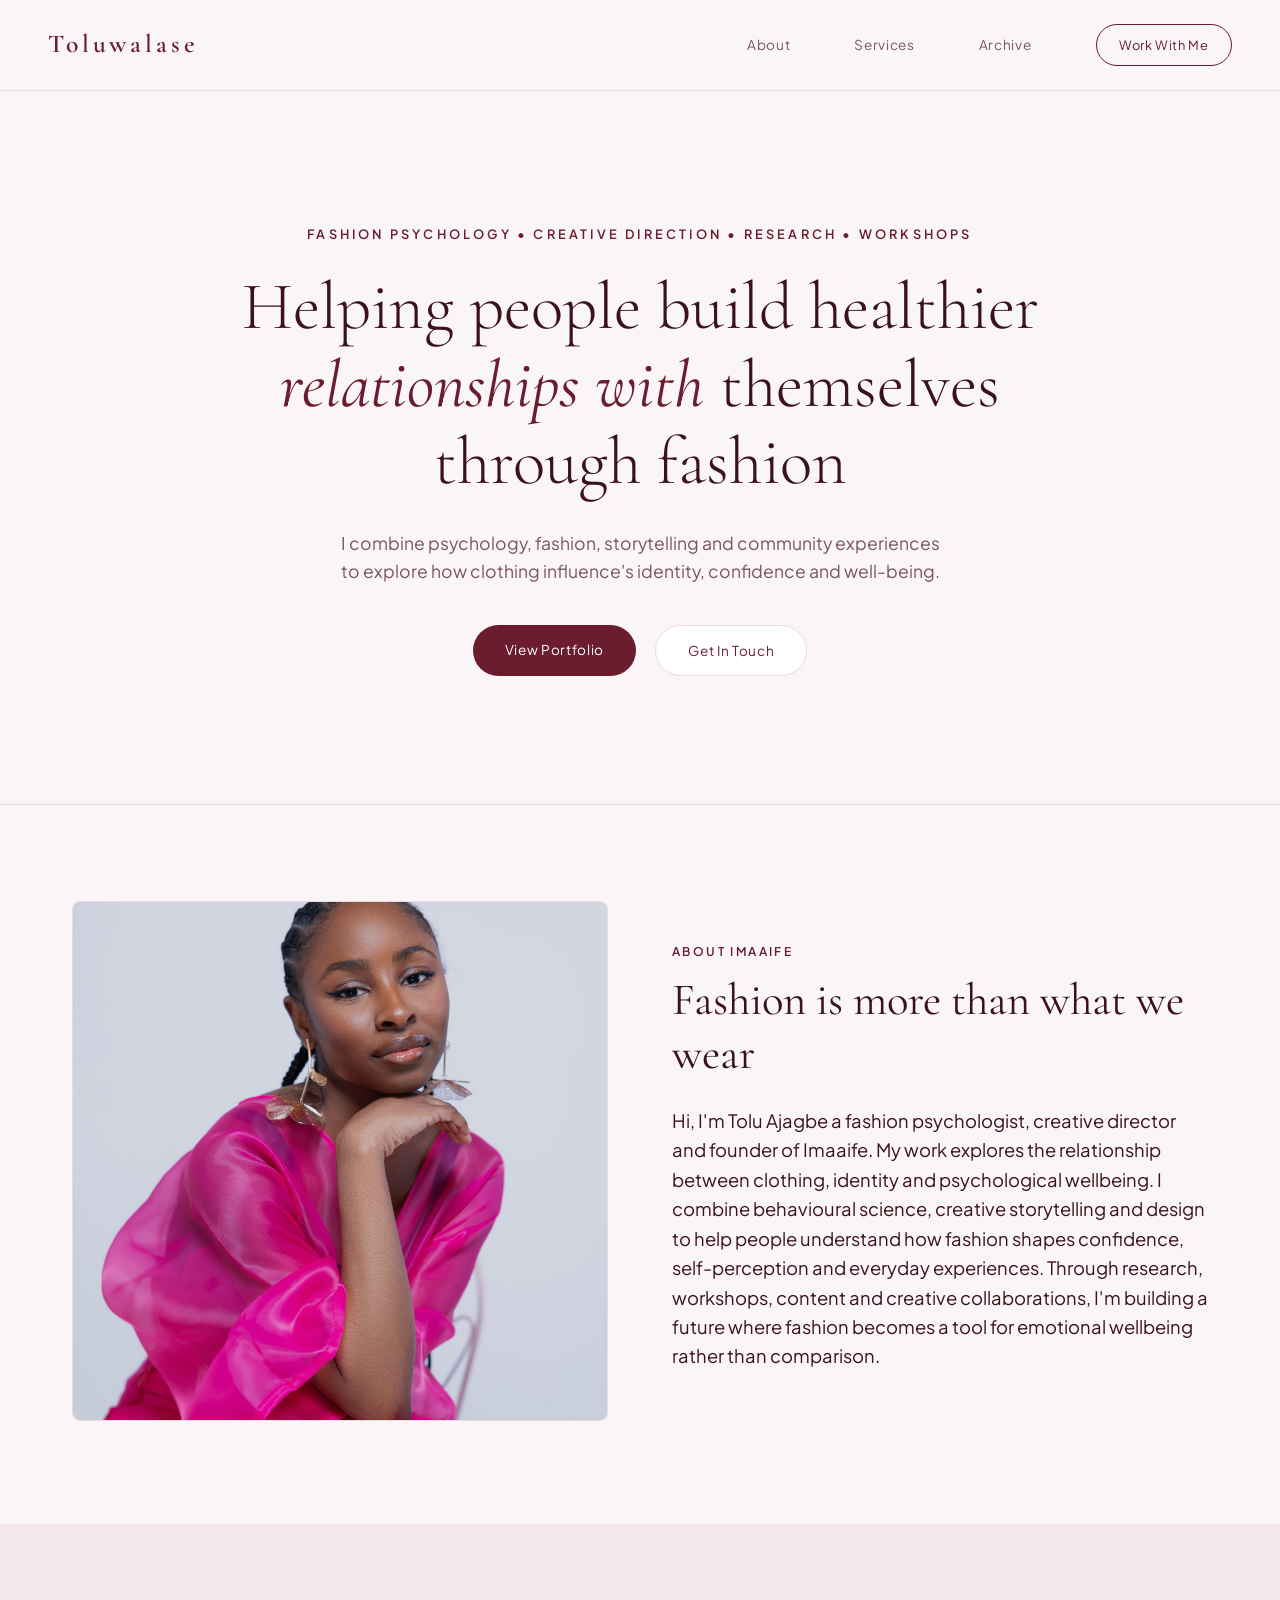
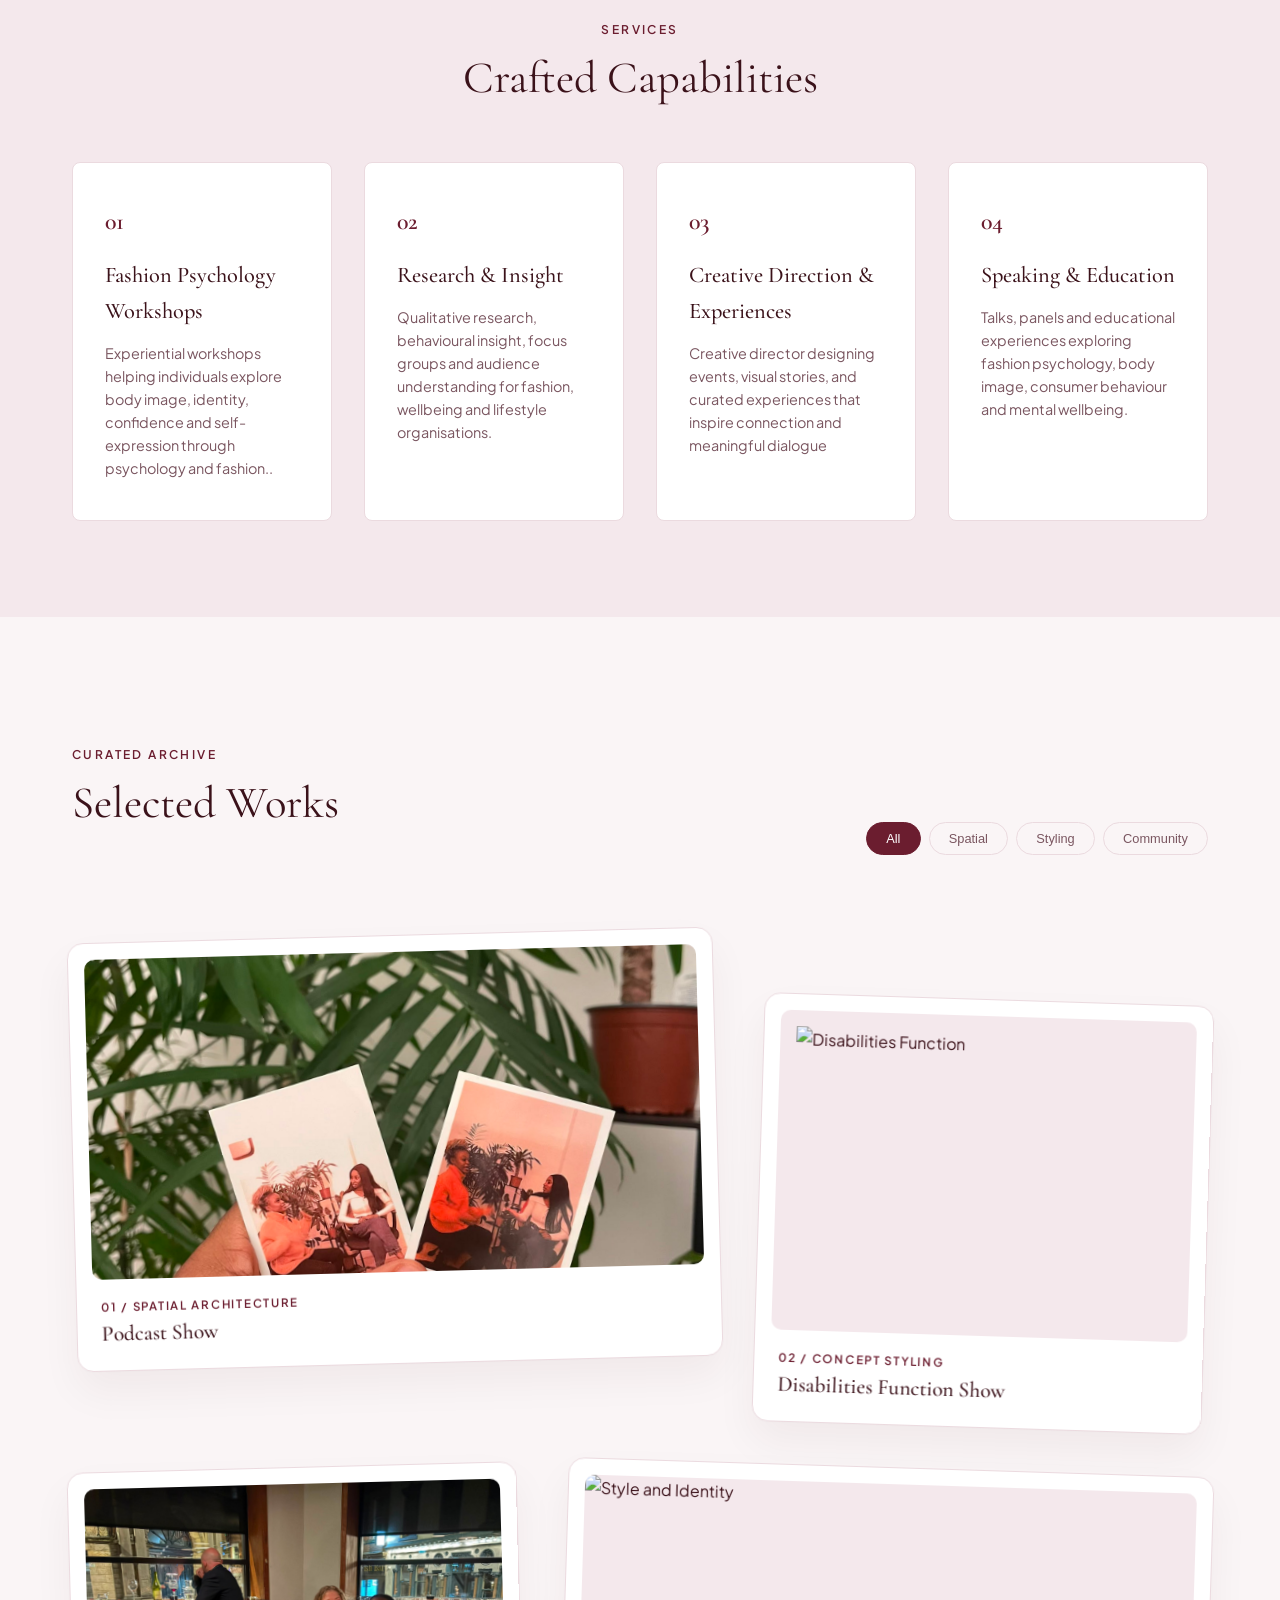
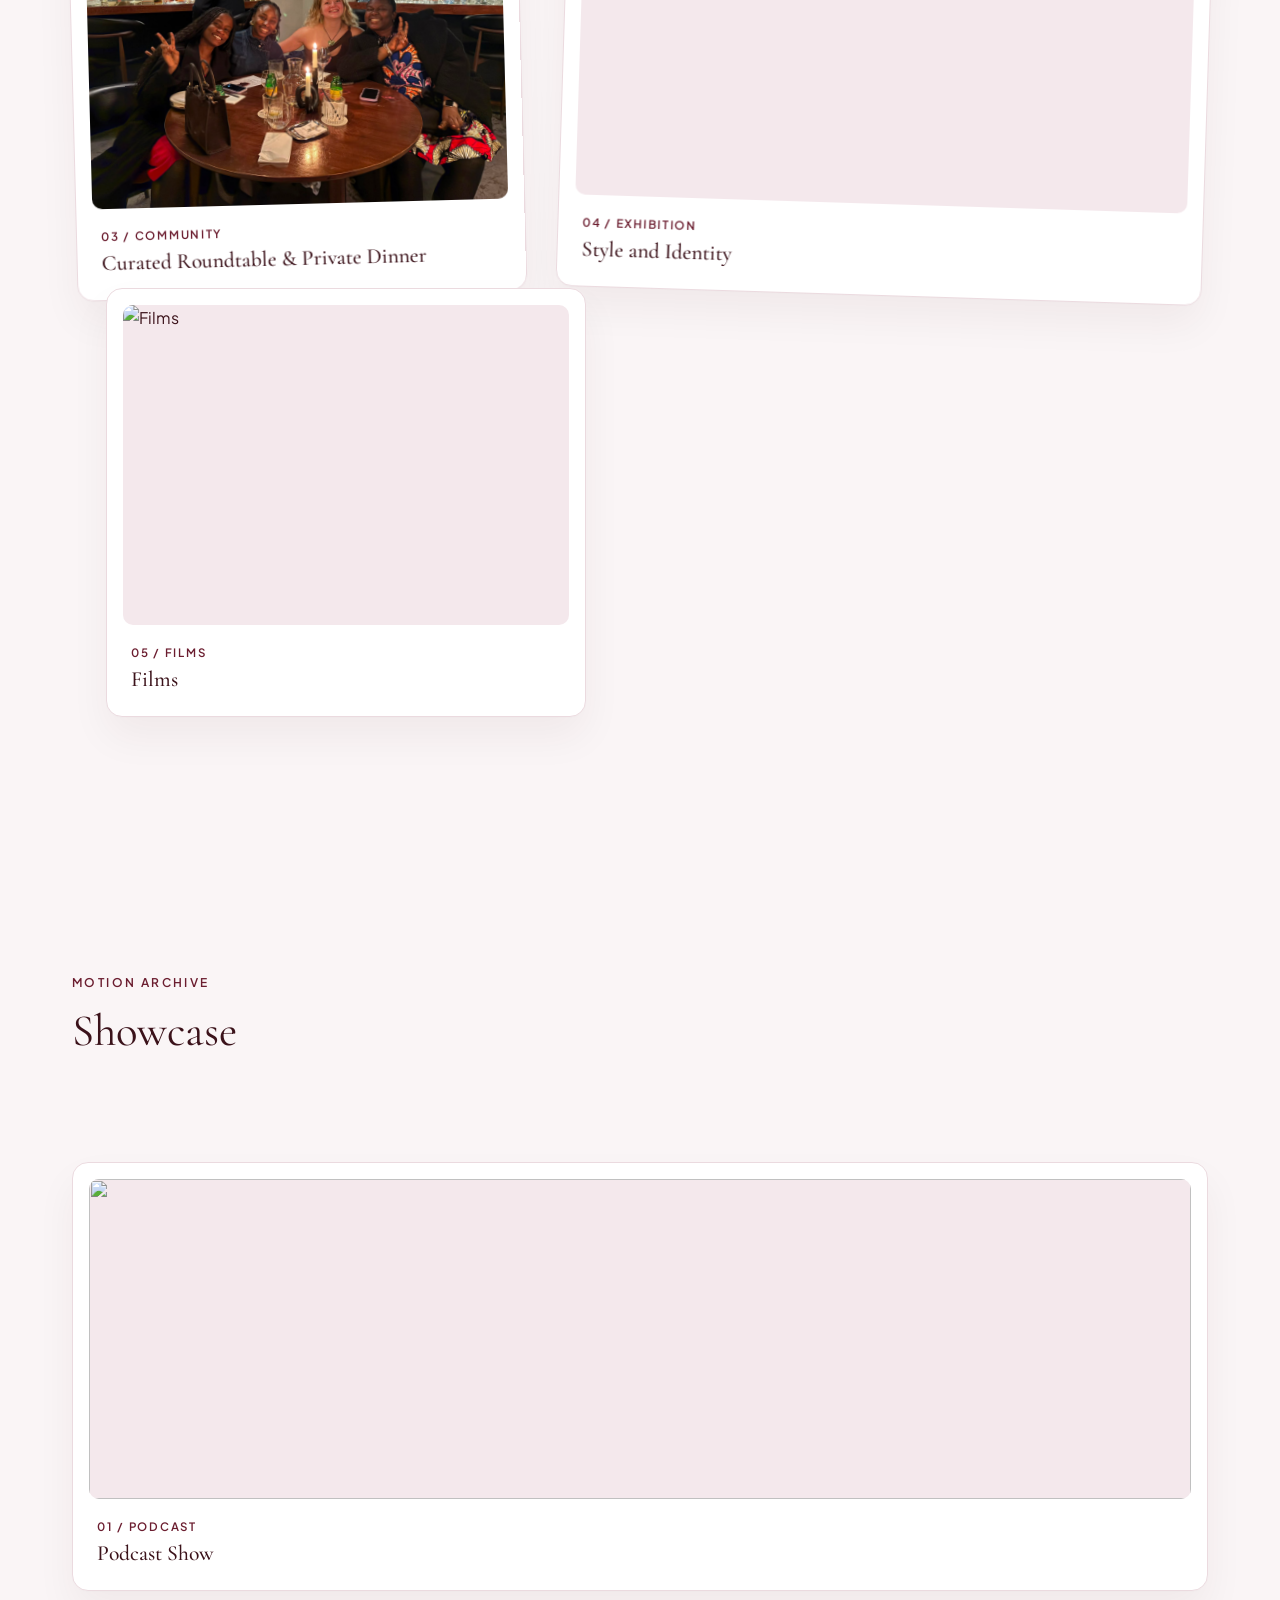
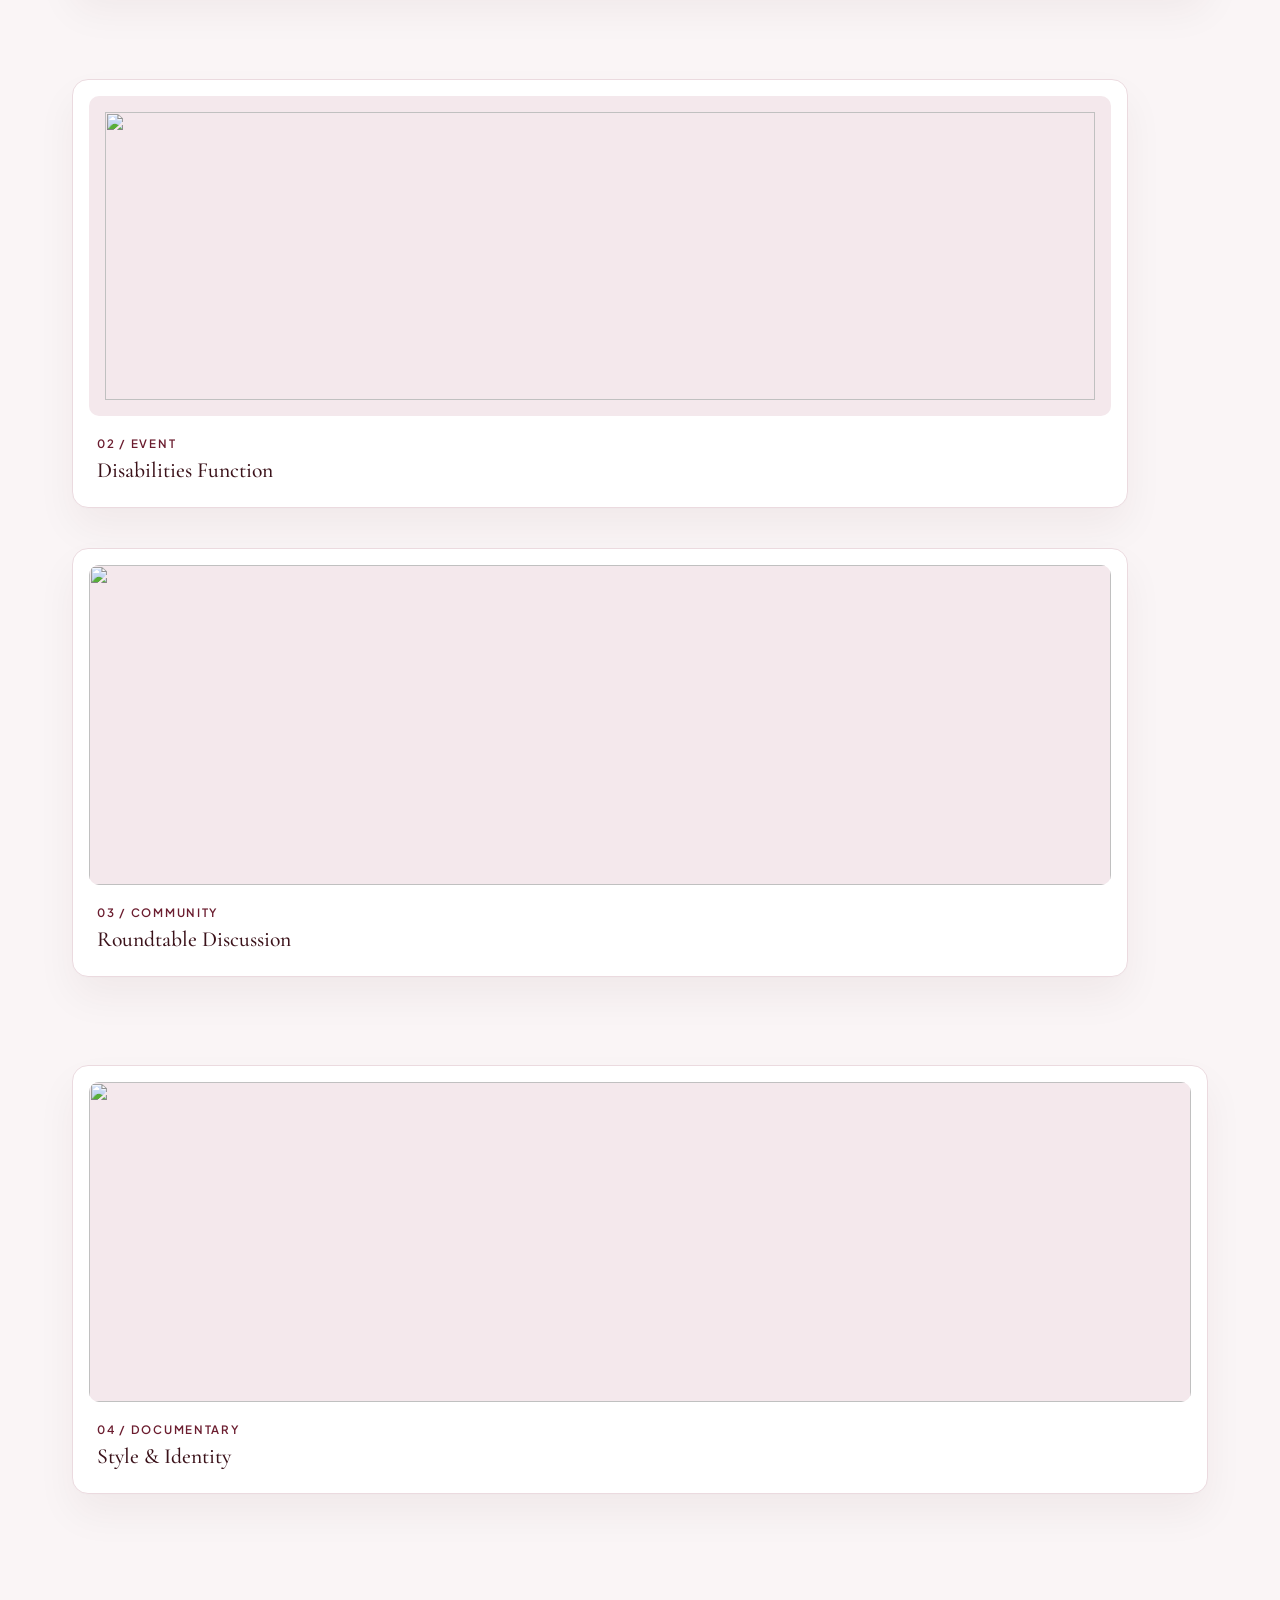
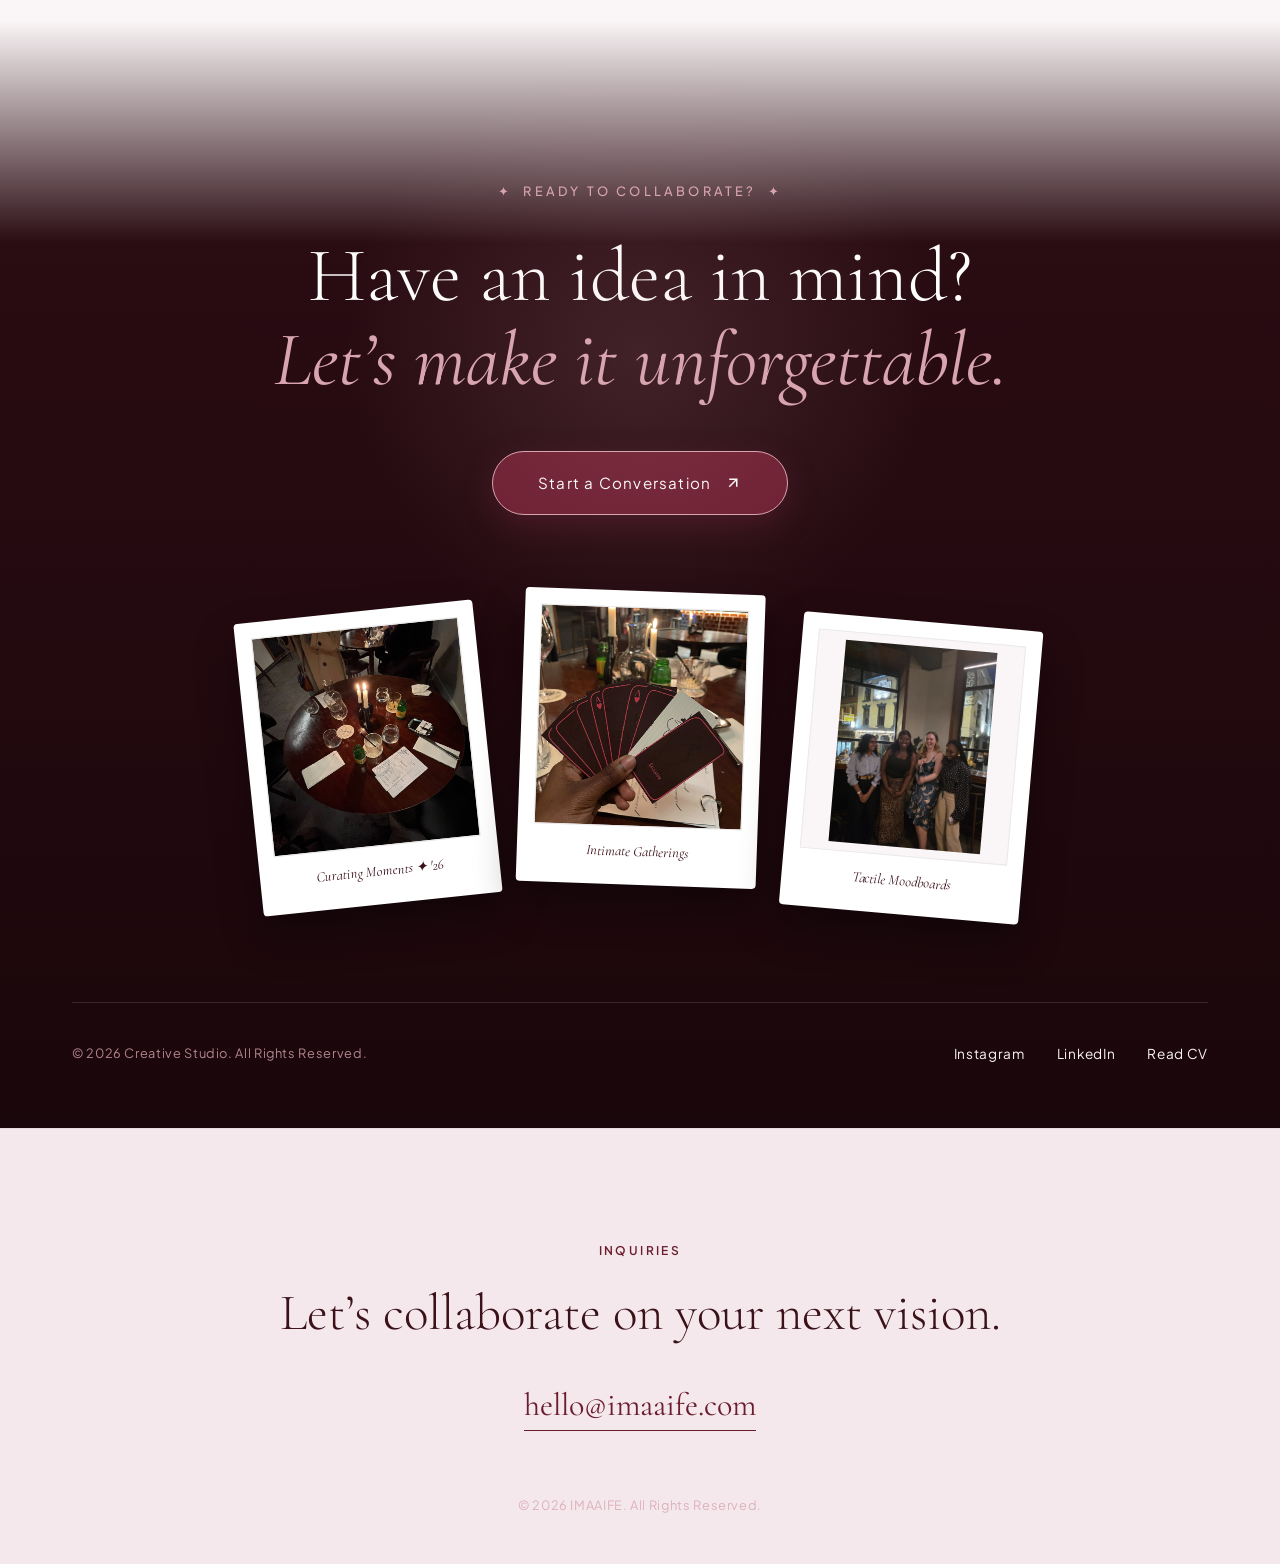
==== commit 89eaede6: "Update index.html" ====
--- a/index.html
+++ b/index.html
@@ -92,28 +92,38 @@
 
   
 
-<section class="portfolio-section" id="films">
+<!-- =========================
+     SELECTED WORKS
+========================= -->
+<section class="portfolio-section" id="portfolio">
   <div class="container">
 
     <div class="portfolio-header">
       <div>
-        <span class="section-tag">Motion Archive</span>
-        <h2 class="section-title">Showcase</h2>
-      </div>
-    </div>
-
-    <!-- Same gallery layout as Selected Works -->
+        <span class="section-tag">Curated Archive</span>
+        <h2 class="section-title">Selected Works</h2>
+      </div>
+
+      <div class="filter-bar">
+        <button class="filter-btn active" data-filter="all">All</button>
+        <button class="filter-btn" data-filter="spatial">Spatial</button>
+        <button class="filter-btn" data-filter="styling">Styling</button>
+        <button class="filter-btn" data-filter="community">Community</button>
+      </div>
+    </div>
+
     <div class="floating-gallery">
 
       <!-- Card 1 -->
-      <div class="floating-item float-tilt-left">
+      <div class="floating-item float-tilt-left" data-category="spatial">
         <a href="event-1.html" class="floating-card-link">
           <div class="floating-card">
             <div class="img-wrapper">
-              <img src="WhatsApp Image 2026-07-24 at 23.35.57.jpeg" alt="">
-            </div>
-            <div class="floating-meta">
-              <span class="item-cat">01 / Podcast</span>
+              <img src="WhatsApp Image 2026-07-24 at 23.35.57.jpeg" alt="Podcast Show">
+            </div>
+
+            <div class="floating-meta">
+              <span class="item-cat">01 / Spatial Architecture</span>
               <h4>Podcast Show</h4>
             </div>
           </div>
@@ -121,66 +131,68 @@
       </div>
 
       <!-- Card 2 -->
-      <div class="floating-item float-tilt-right offset-down">
+      <div class="floating-item float-tilt-right offset-down" data-category="styling">
         <a href="event-2.html" class="floating-card-link">
           <div class="floating-card">
             <div class="img-wrapper contain-mode">
-              <img src="IMG_9277.png" alt="">
-            </div>
-            <div class="floating-meta">
-              <span class="item-cat">02 / Event</span>
-              <h4>Disabilities Function</h4>
+              <img src="IMG_9277.png" alt="Disabilities Function">
+            </div>
+
+            <div class="floating-meta">
+              <span class="item-cat">02 / Concept Styling</span>
+              <h4>Disabilities Function Show</h4>
             </div>
           </div>
         </a>
       </div>
 
       <!-- Card 3 -->
-      <div class="floating-item float-tilt-left">
+      <div class="floating-item float-tilt-left" data-category="community">
         <a href="event-3.html" class="floating-card-link">
           <div class="floating-card">
             <div class="img-wrapper">
-              <img src="WhatsApp Image 2026-07-24 at 23.40.26 (3).jpeg" alt="">
-            </div>
+              <img src="WhatsApp Image 2026-07-24 at 23.40.26 (3).jpeg" alt="Roundtable">
+            </div>
+
             <div class="floating-meta">
               <span class="item-cat">03 / Community</span>
-              <h4>Roundtable Discussion</h4>
-            </div>
-          </div>
-        </a>
-      </div>
-
-      
+              <h4>Curated Roundtable & Private Dinner</h4>
+            </div>
+          </div>
+        </a>
+      </div>
 
       <!-- Card 4 -->
-      <div class="floating-item float-tilt-right">
+      <div class="floating-item float-tilt-right wide-item" data-category="community">
         <a href="event-4.html" class="floating-card-link">
           <div class="floating-card">
             <div class="img-wrapper">
-              <img src="IMG_7503.png" alt="">
-            </div>
-            <div class="floating-meta">
-              <span class="item-cat">04 / Documentary</span>
-              <h4>Style & Identity</h4>
-            </div>
-          </div>
-        </a>
-      </div>
-
+              <img src="IMG_7503.png" alt="Style and Identity">
+            </div>
+
+            <div class="floating-meta">
+              <span class="item-cat">04 / Exhibition</span>
+              <h4>Style and Identity</h4>
+            </div>
+          </div>
+        </a>
+      </div>
+
+      <!-- Card 5 -->
       <div class="floating-item center-item" data-category="community">
-  <a href="event-5.html" class="floating-card-link">
-    <div class="floating-card">
-      <div class="img-wrapper">
-        <img src="IMG_0074.png" alt="Films">
-      </div>
-
-      <div class="floating-meta">
-        <span class="item-cat">05 / Exhibition</span>
-        <h4>Films</h4>
-      </div>
-    </div>
-  </a>
-</div>
+        <a href="event-5.html" class="floating-card-link">
+          <div class="floating-card">
+            <div class="img-wrapper">
+              <img src="IMG_0074.png" alt="Films">
+            </div>
+
+            <div class="floating-meta">
+              <span class="item-cat">05 / Films</span>
+              <h4>Films</h4>
+            </div>
+          </div>
+        </a>
+      </div>
 
     </div>
 
@@ -313,7 +325,7 @@
 
         <div class="polaroid-card tilt-right">
           <div class="polaroid-img contain-fit">
-            <img src="639b9f99-3a0d-4db9-bb8f-6028194fd8f1.png" alt="Fashion moodboard process">
+            <img src="639b9f99-3a0d-4db9-bb8f-6028194fd8f1.jpg" alt="Fashion moodboard process">
           </div>
           <p class="polaroid-caption">Tactile Moodboards</p>
         </div>
@@ -365,4 +377,4 @@
   </script>
 </body>
 
-</html>+</html>
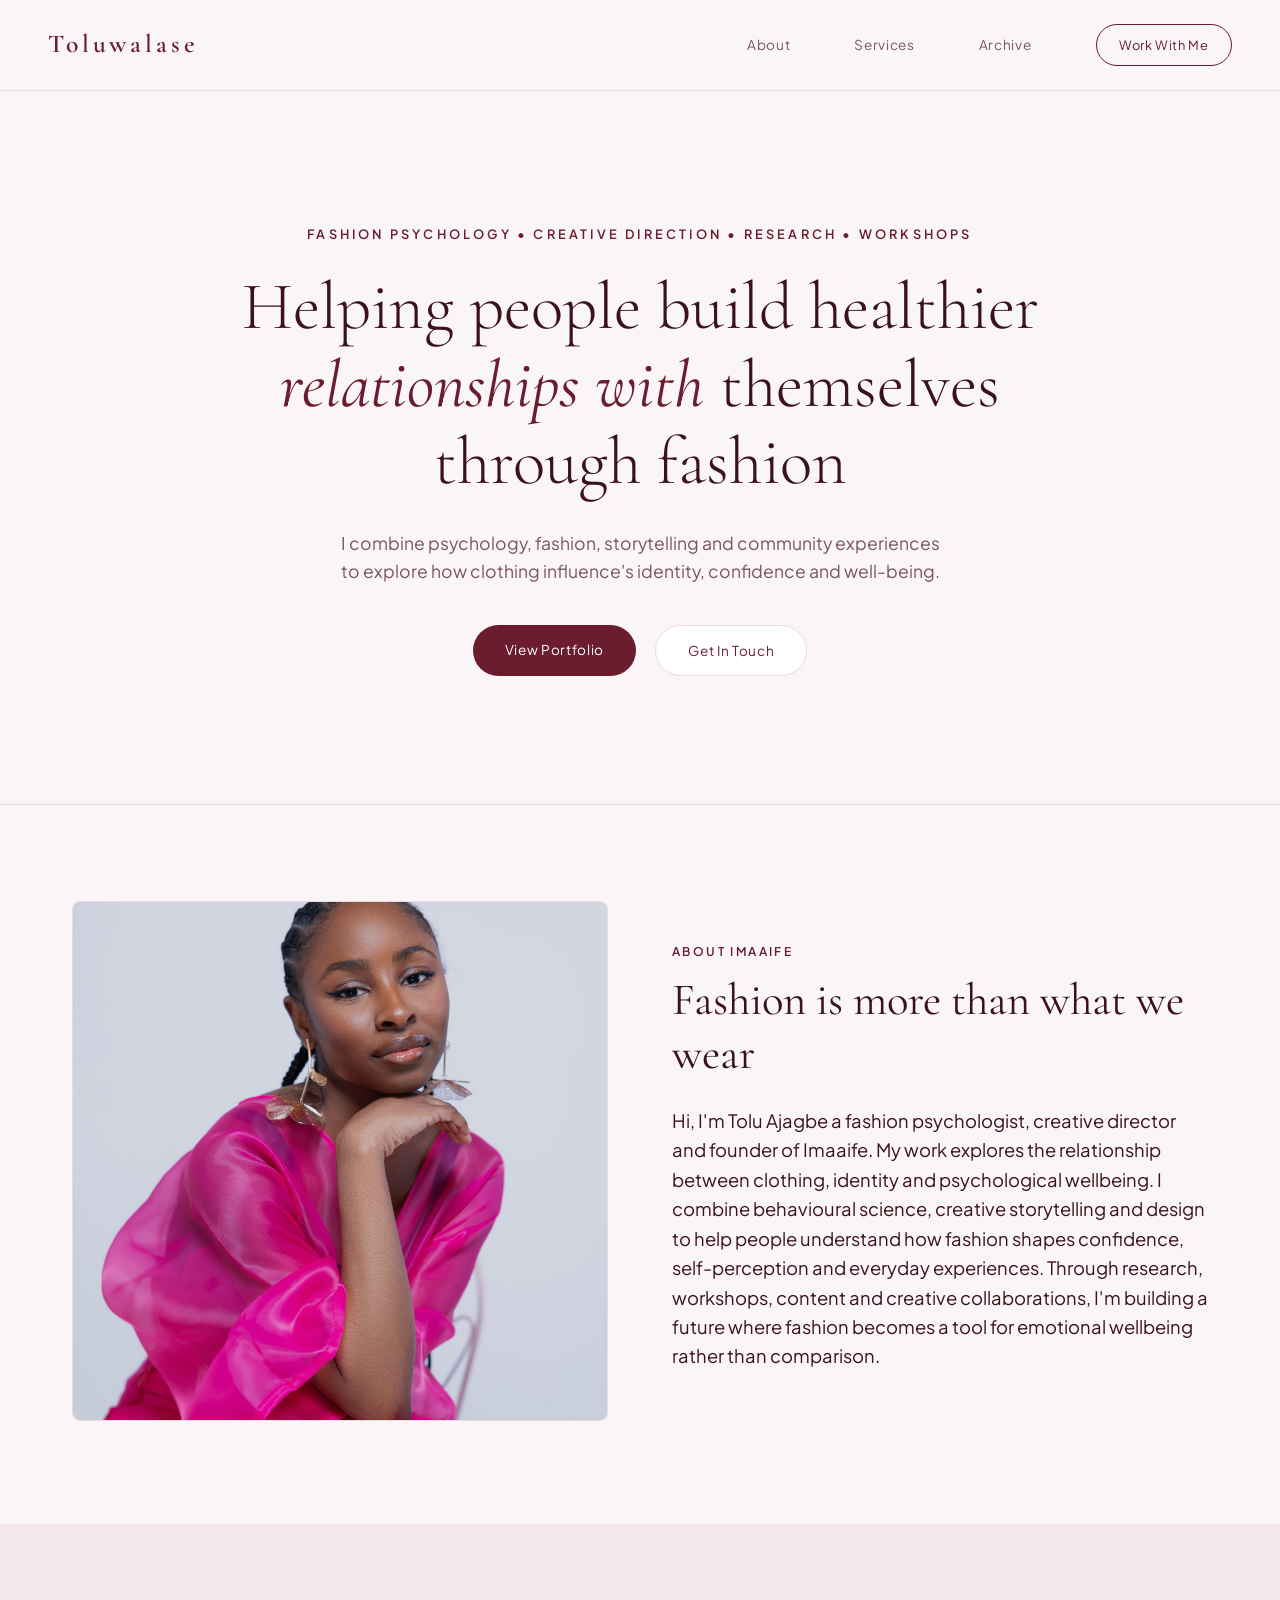
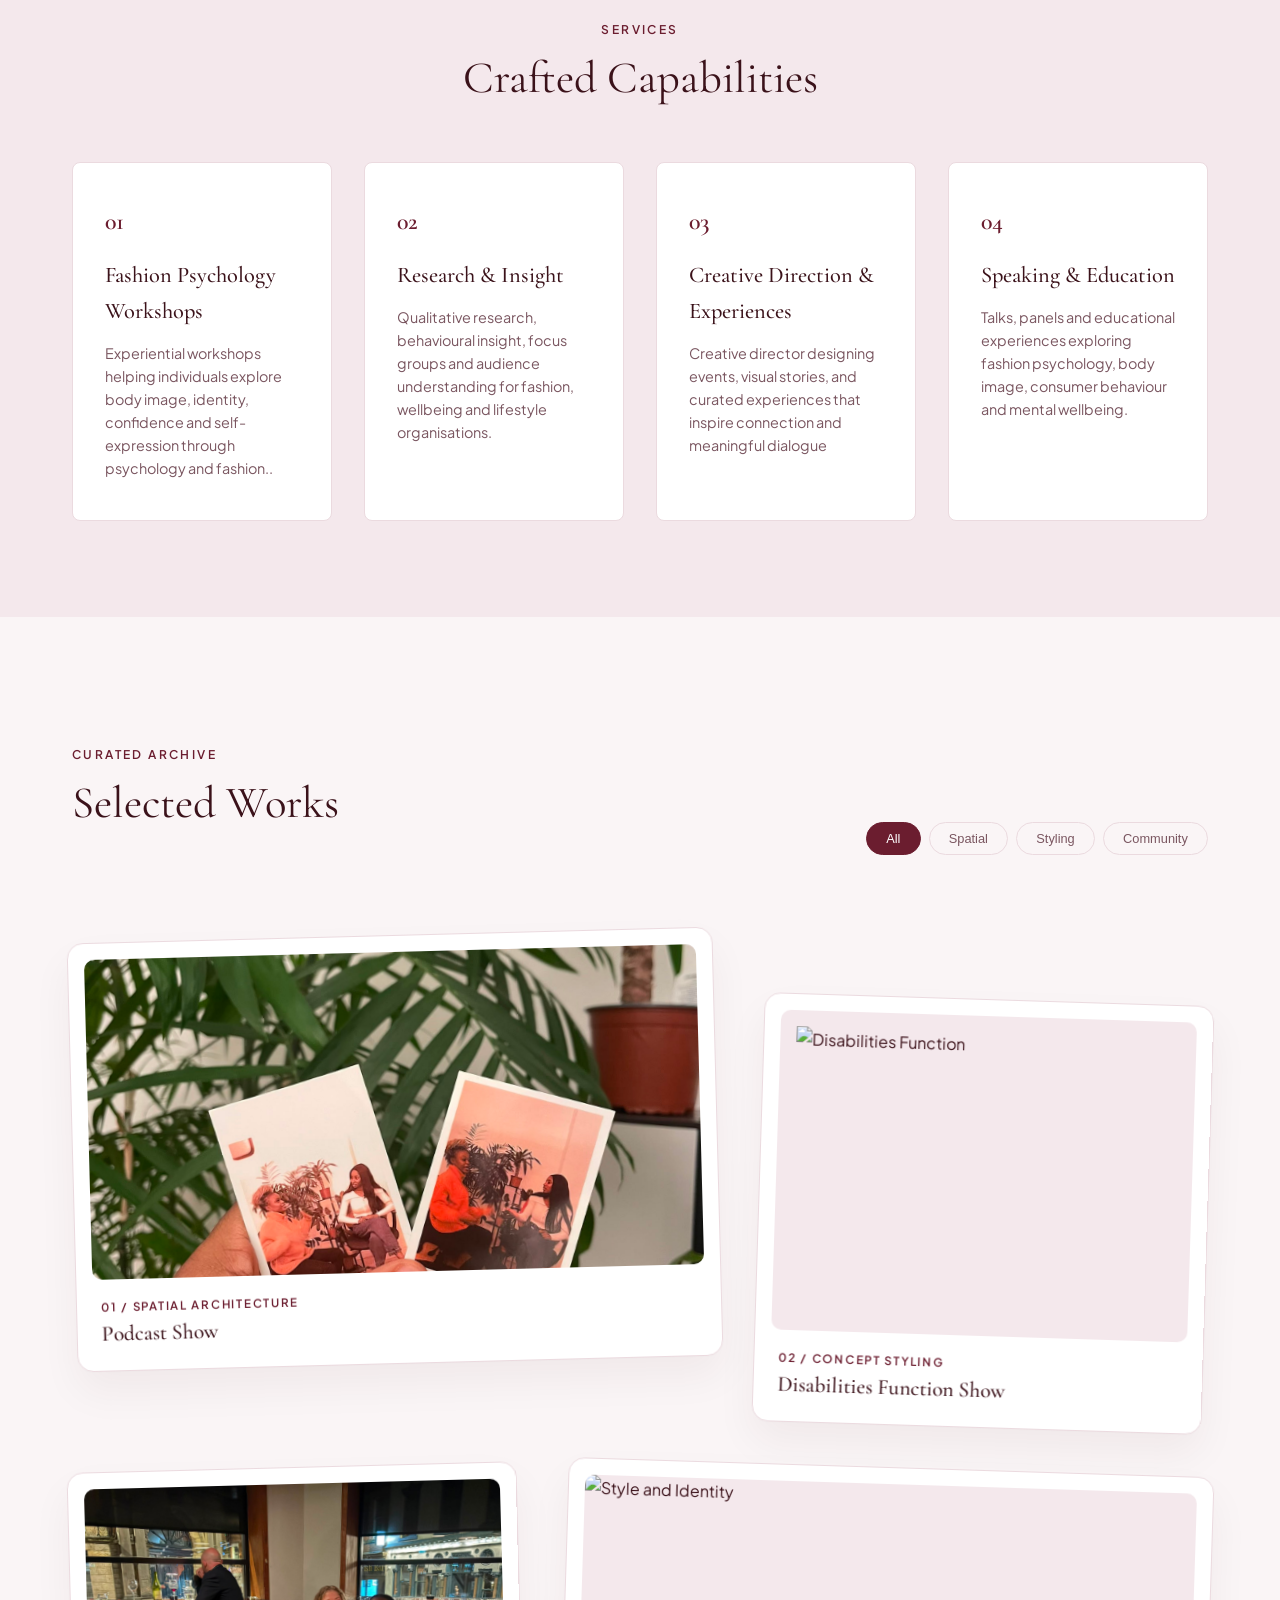
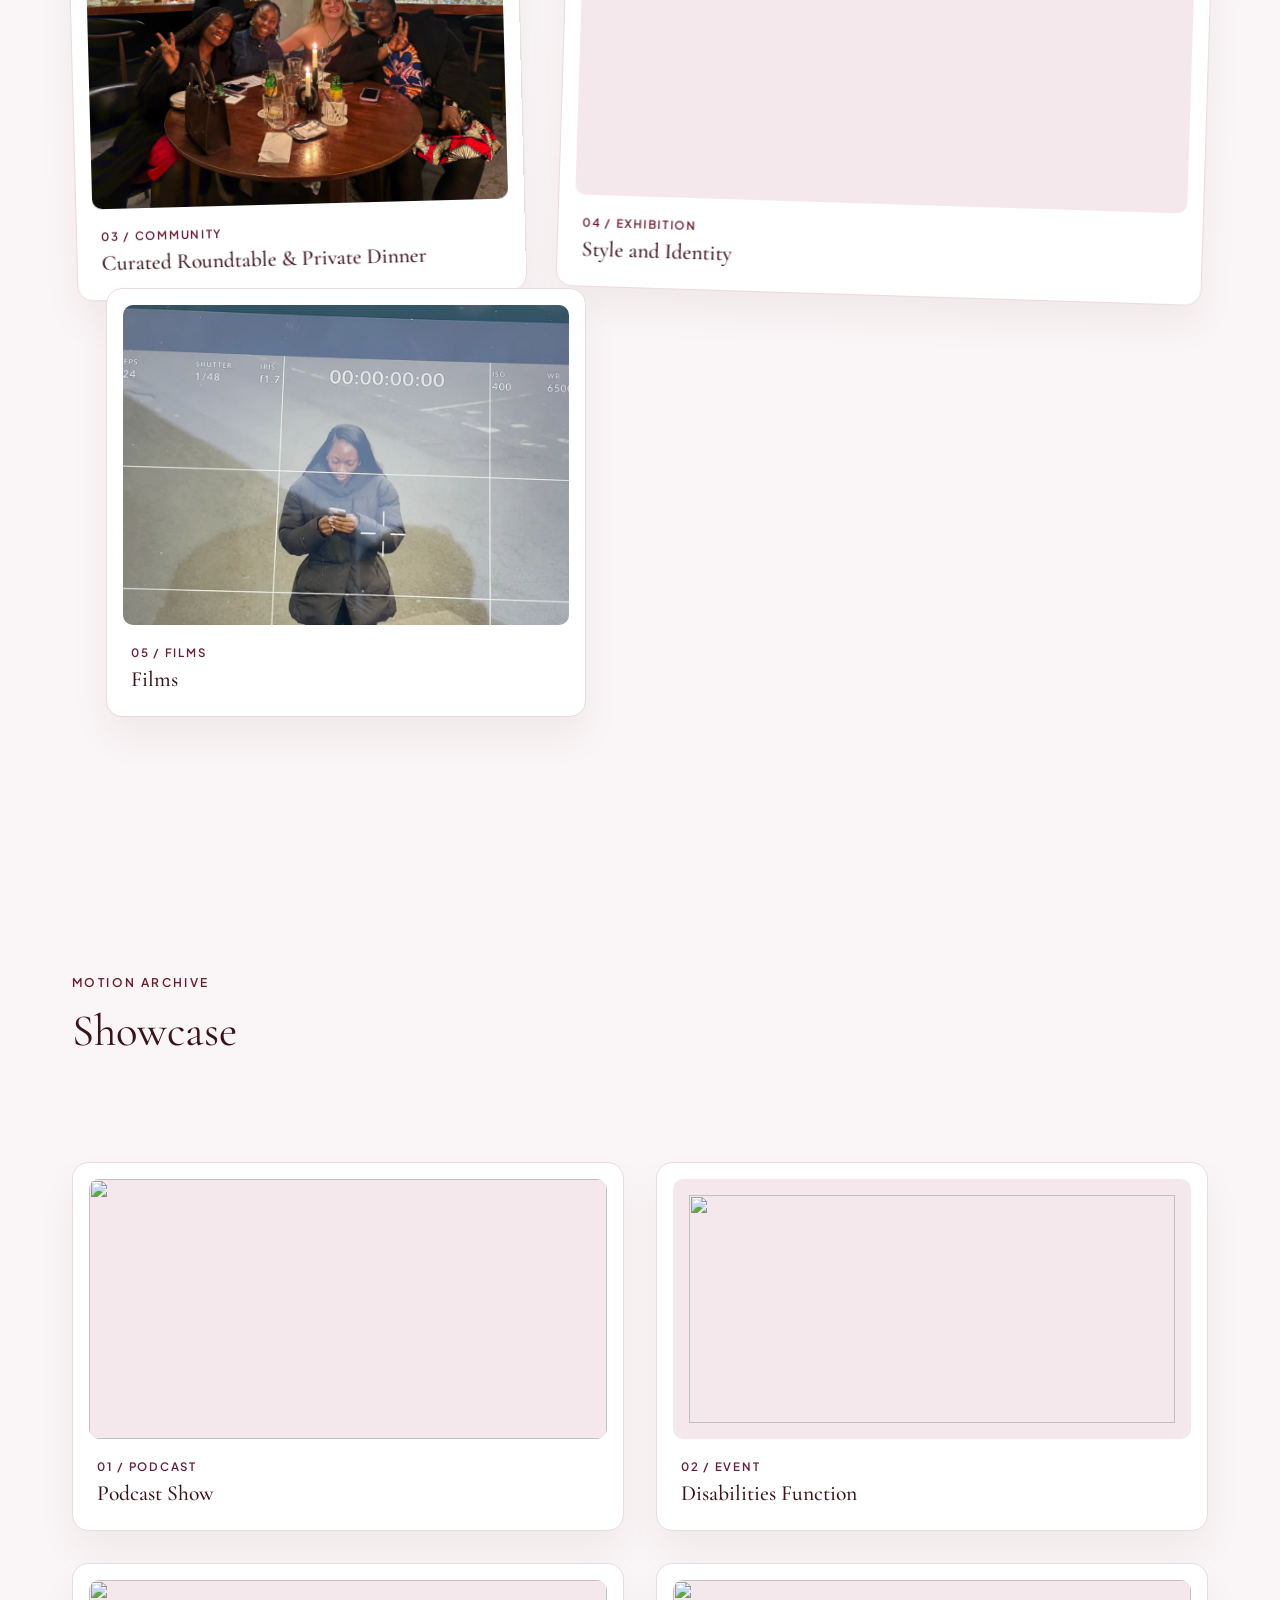
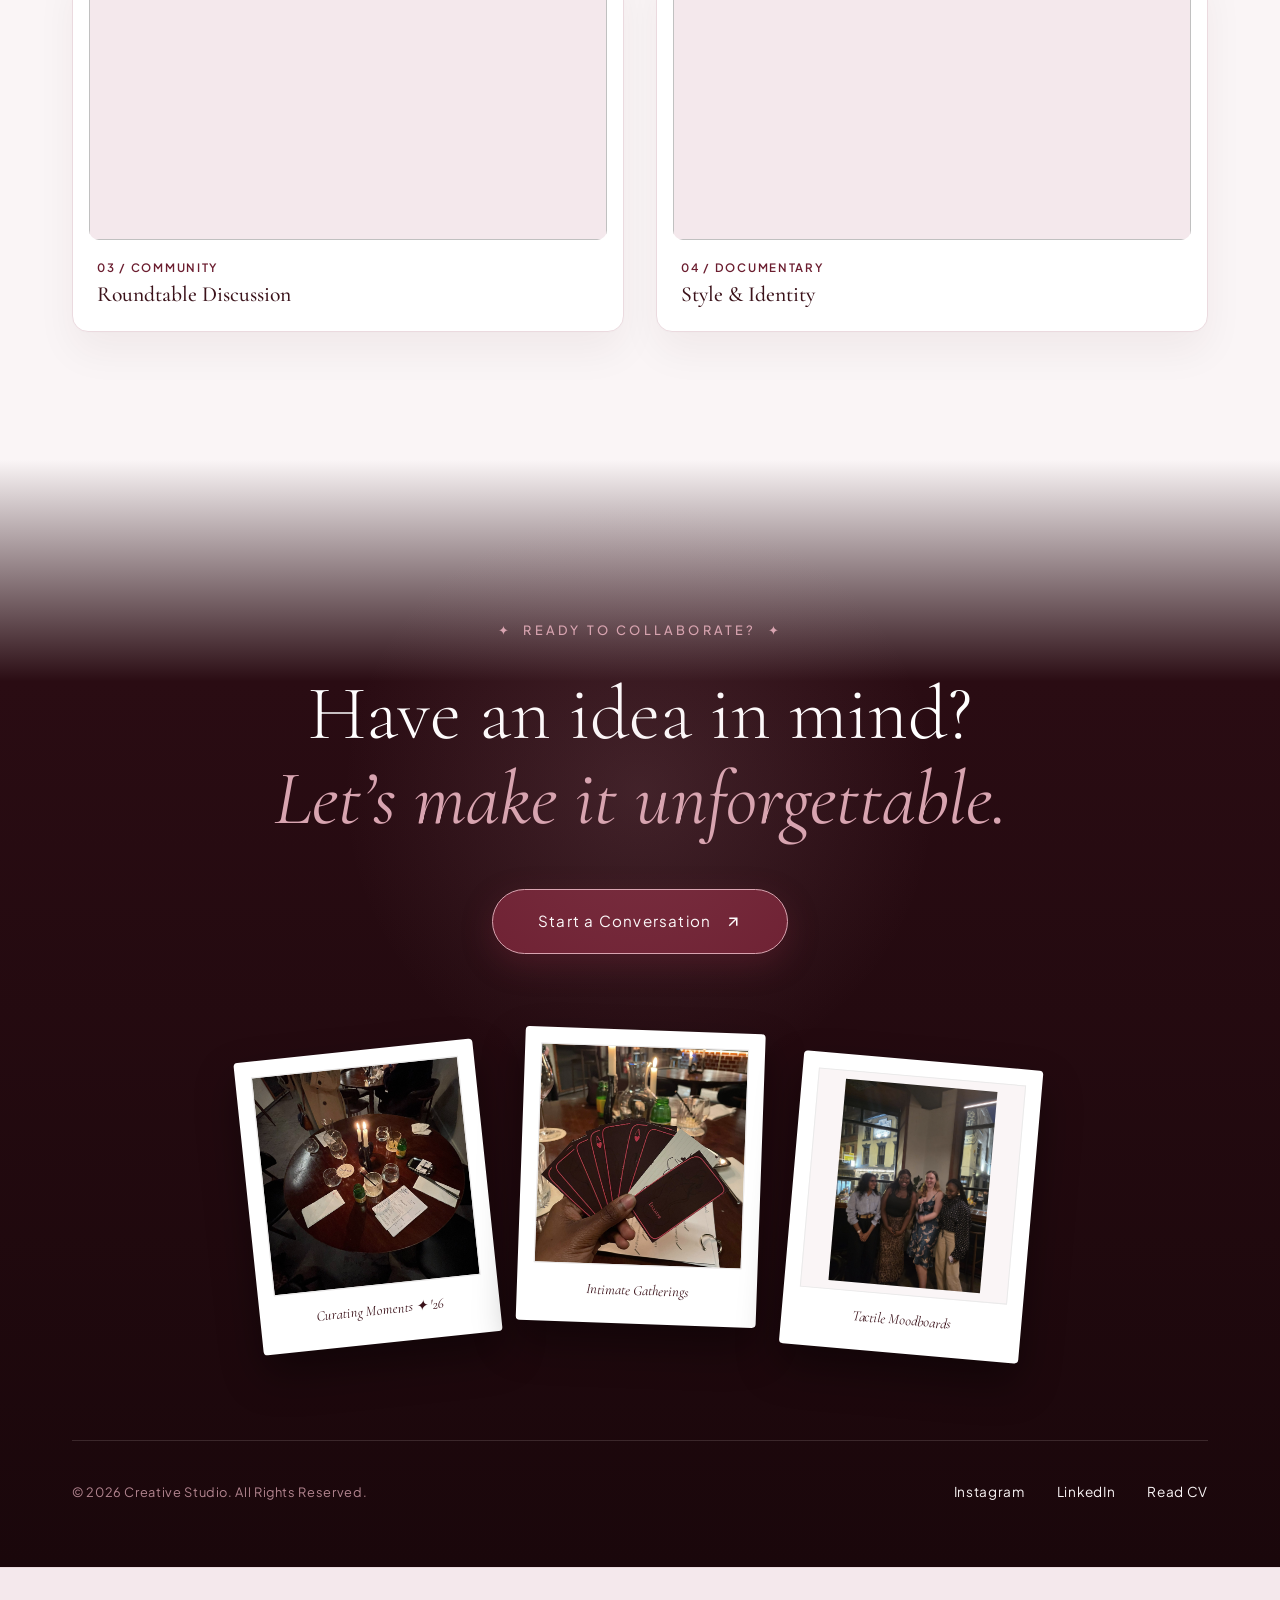
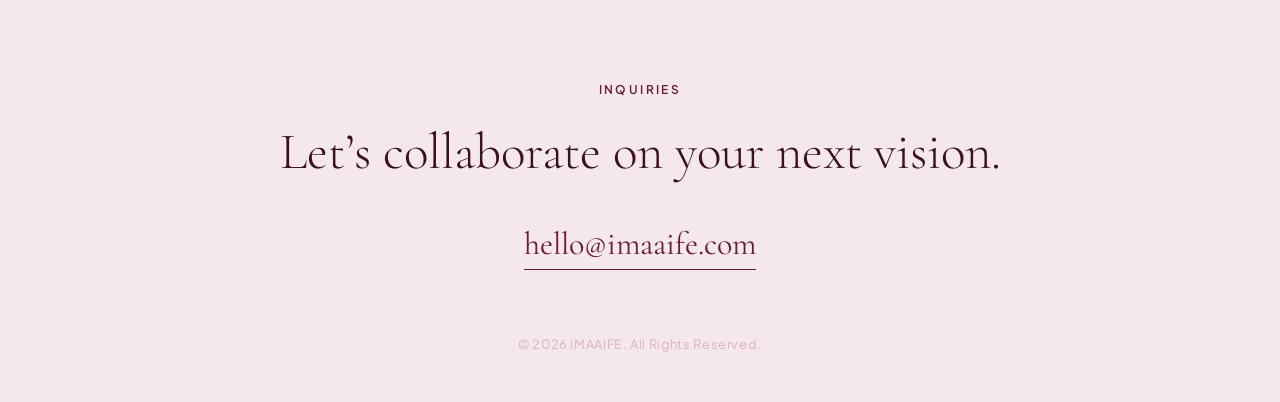
==== commit e270b09d: "Update index.html" ====
--- a/index.html
+++ b/index.html
@@ -183,7 +183,7 @@
         <a href="event-5.html" class="floating-card-link">
           <div class="floating-card">
             <div class="img-wrapper">
-              <img src="IMG_0074.png" alt="Films">
+              <img src="IMG_0074.PNG" alt="Films">
             </div>
 
             <div class="floating-meta">
--- a/tolu.css
+++ b/tolu.css
@@ -822,11 +822,11 @@
 #films .showcase-gallery{
     display:grid;
     grid-template-columns:repeat(2,1fr);
-    gap:2.5rem;
-    align-items:start;
+    gap:2rem;
 }
 
 #films .floating-item{
+    grid-column:auto !important;
     width:100%;
     margin:0 !important;
     transform:none !important;
@@ -837,21 +837,25 @@
 }
 
 #films .img-wrapper{
-    height:320px;
-}
-
-#films .floating-item:nth-child(even){
-    margin-top:3rem !important;
+    height:260px;
+}
+
+#films .img-wrapper img{
+    width:100%;
+    height:100%;
+    object-fit:cover;
 }
 
 @media(max-width:900px){
-
-#films .showcase-gallery{
-    grid-template-columns:1fr;
-}
-
-#films .floating-item{
-    margin-top:0 !important;
-}
-
-}+    #films .showcase-gallery{
+        grid-template-columns:1fr;
+    }
+}
+
+.center-item{
+    grid-column:4 / span 6;
+    justify-self:center;
+    max-width:480px;
+    width:100%;
+    transform:none !important;
+}
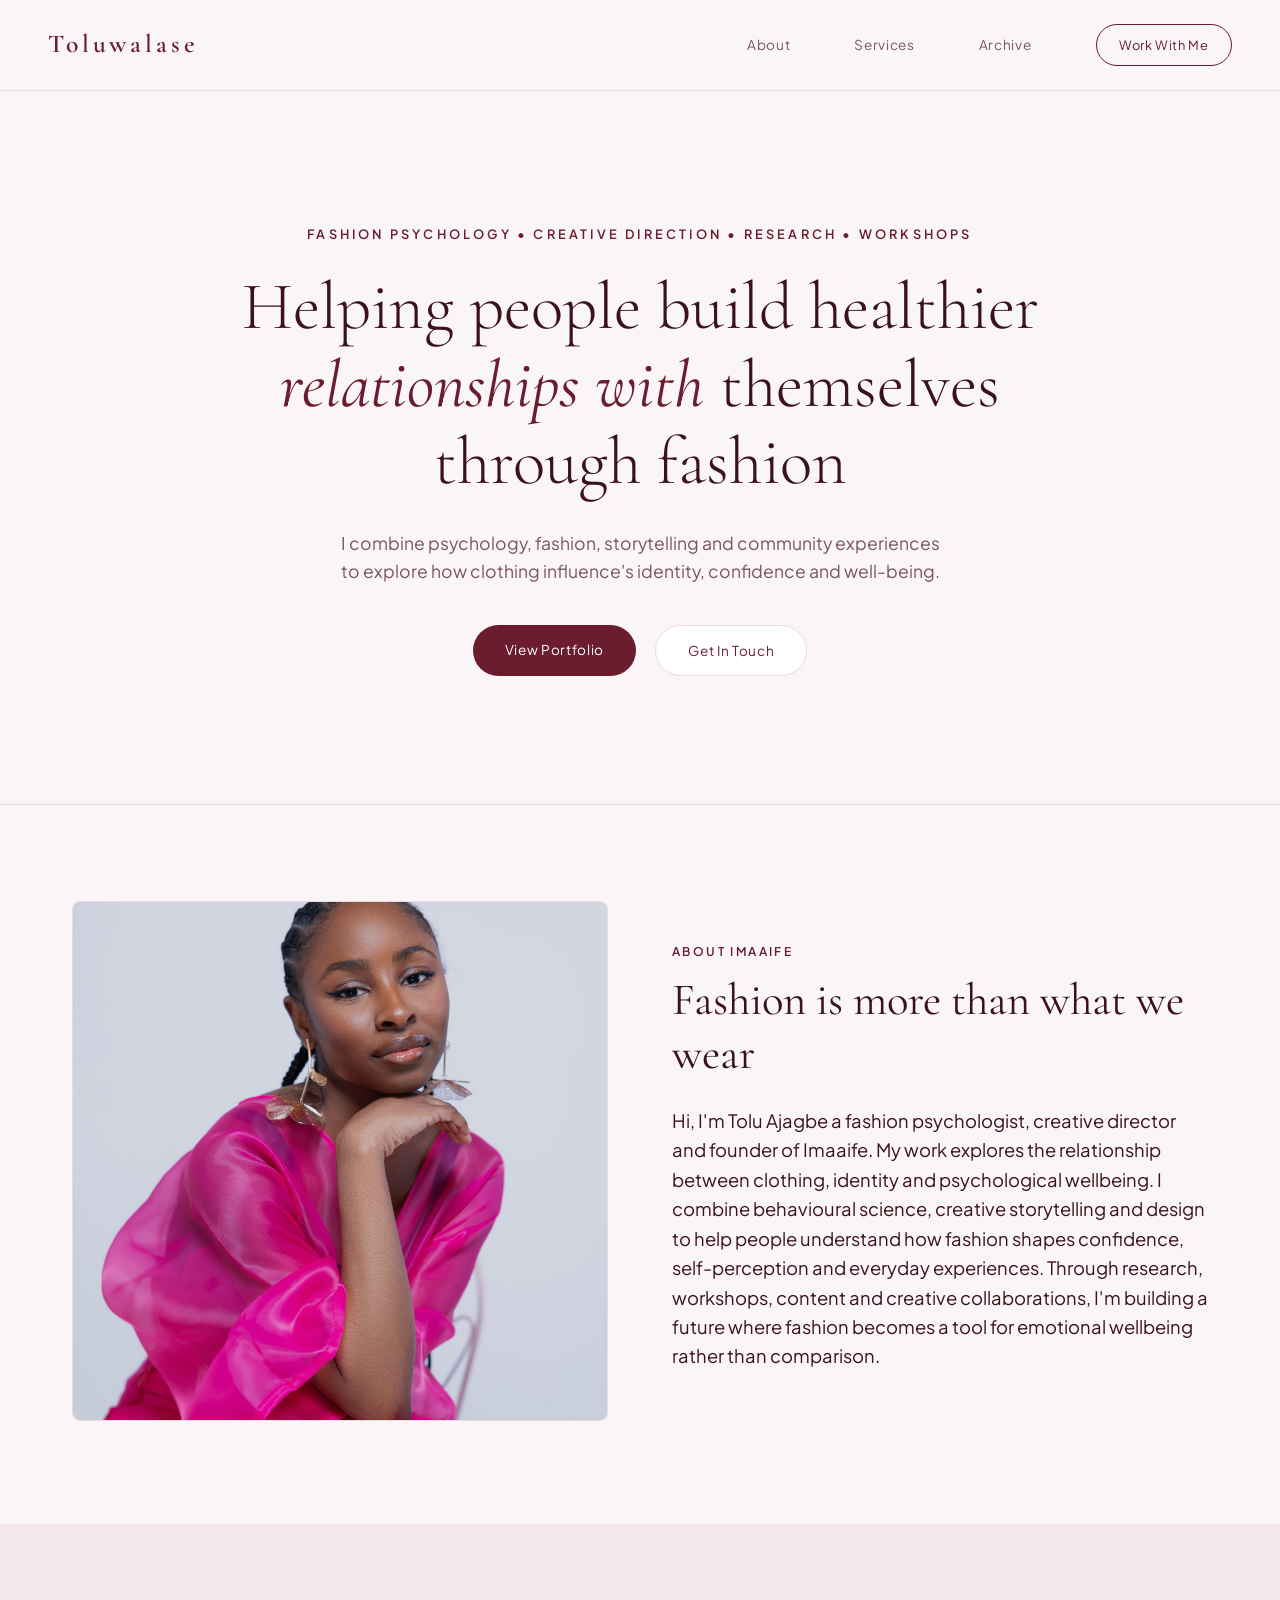
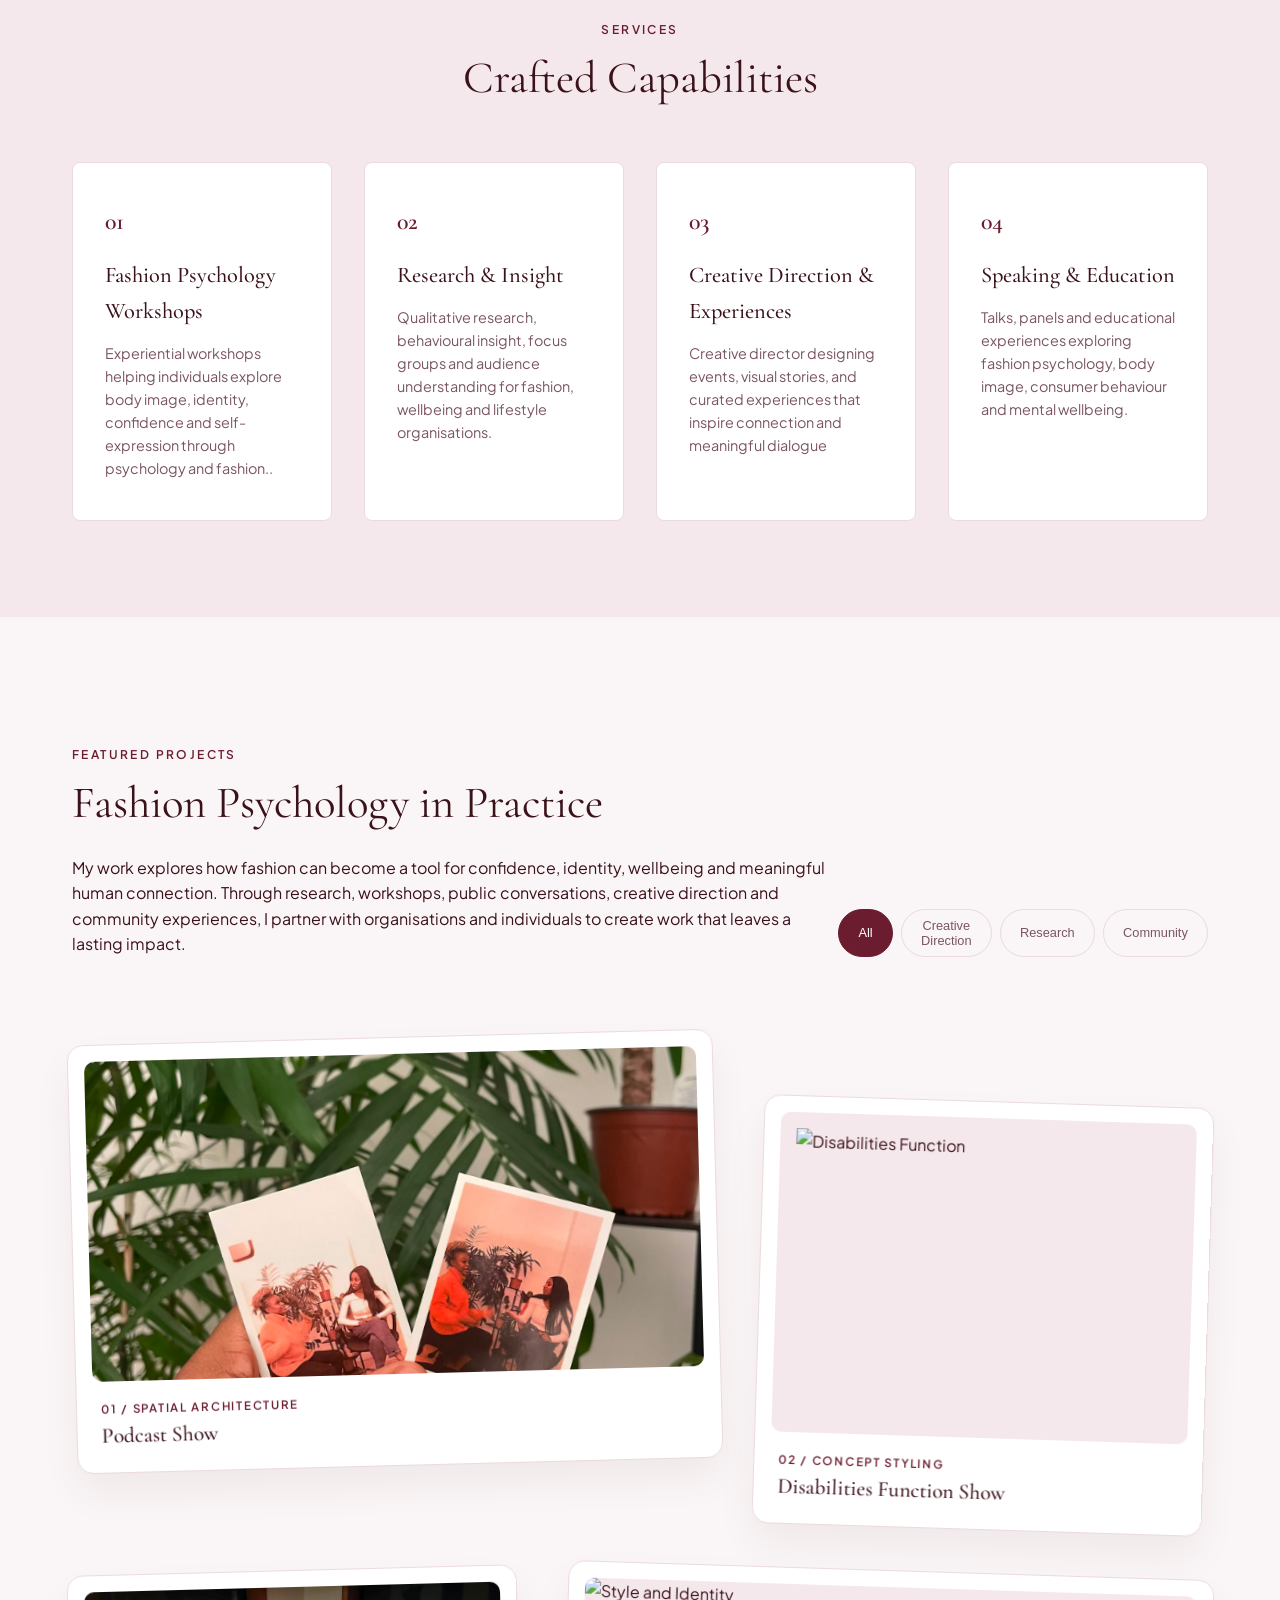
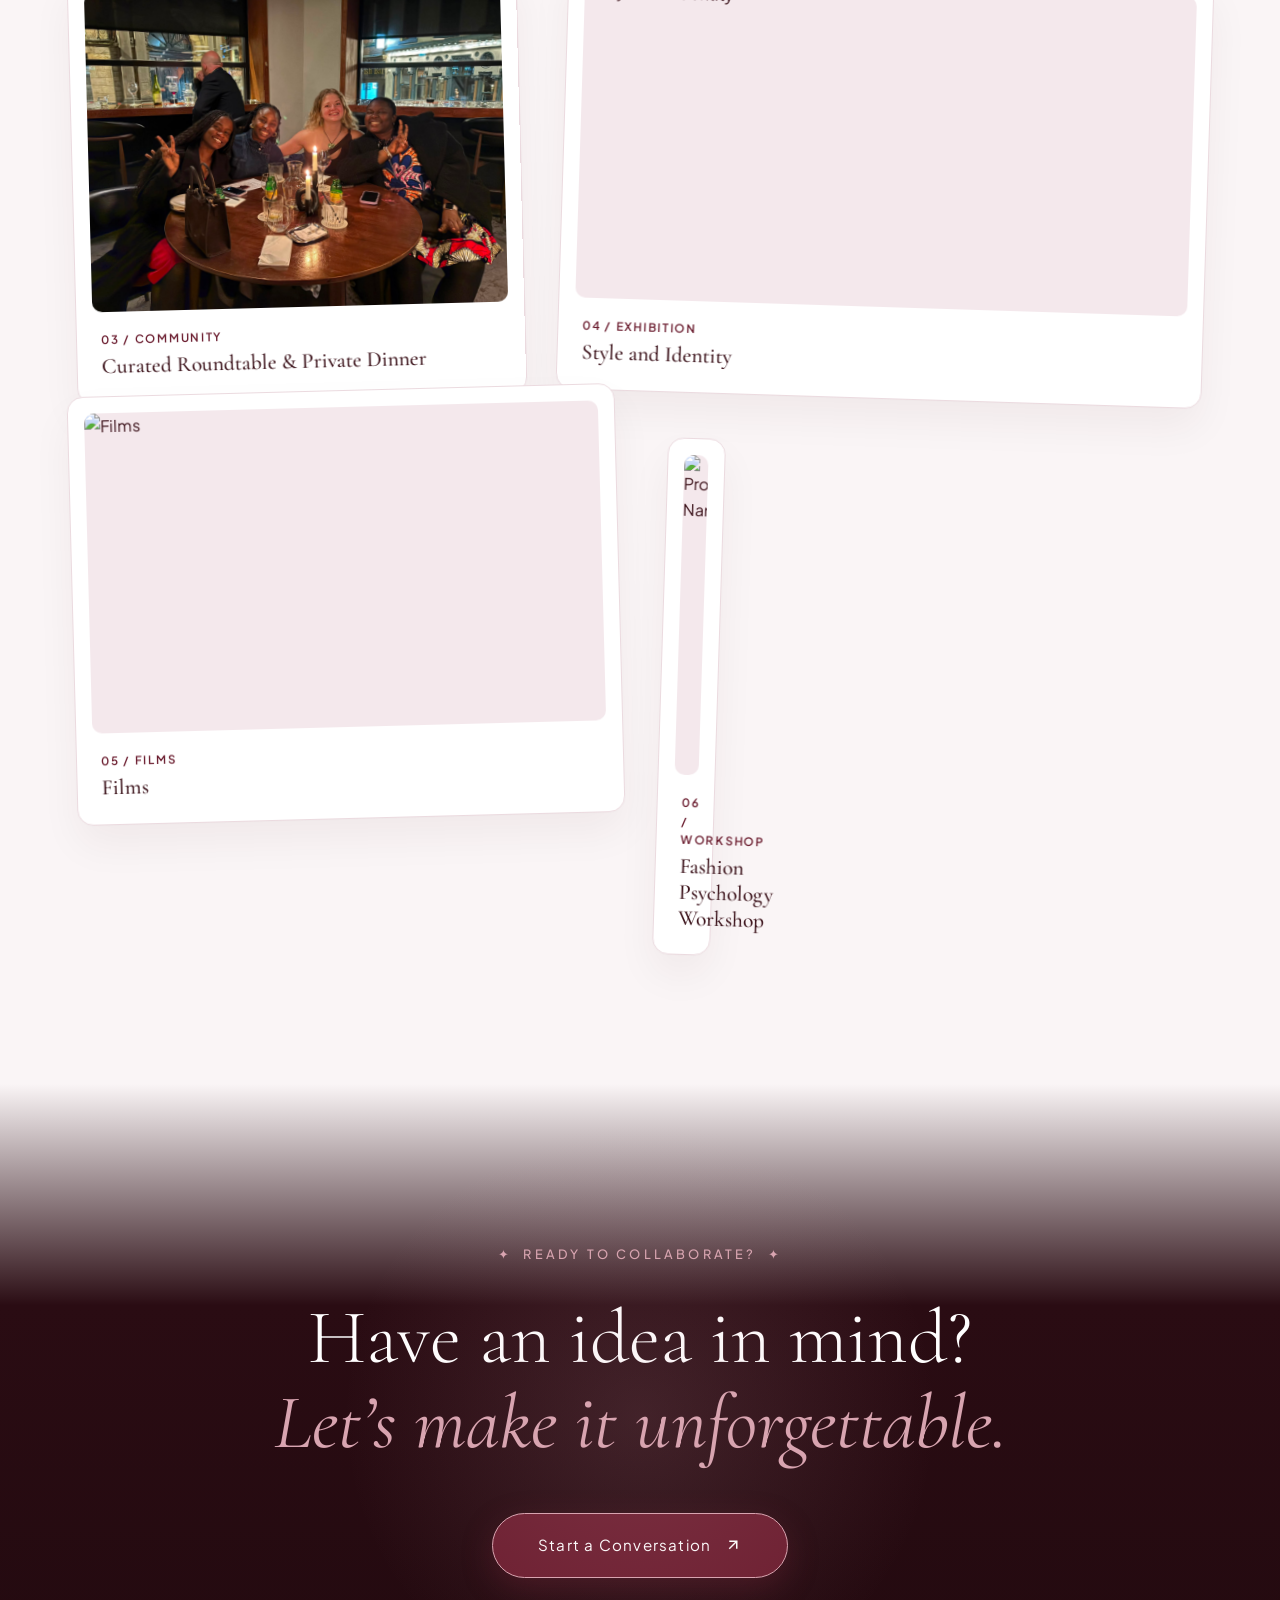
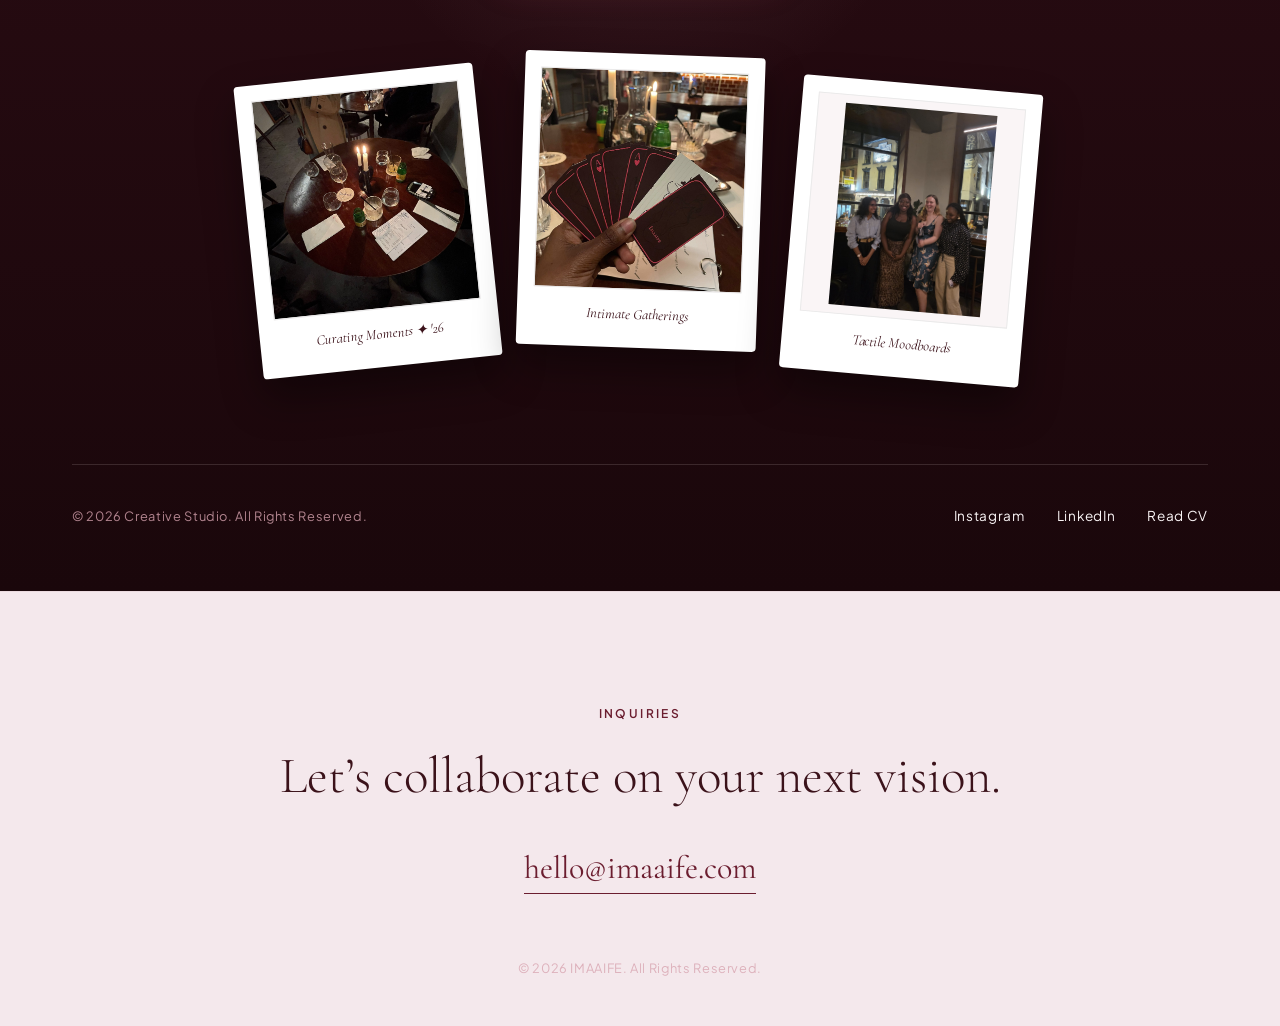
==== commit eaf9b24a: "Fix HTML encoding issues and clean up structure" ====
--- a/index.html
+++ b/index.html
@@ -98,19 +98,32 @@
 <section class="portfolio-section" id="portfolio">
   <div class="container">
 
-    <div class="portfolio-header">
-      <div>
-        <span class="section-tag">Curated Archive</span>
-        <h2 class="section-title">Selected Works</h2>
-      </div>
-
-      <div class="filter-bar">
+  <div class="portfolio-header">
+
+    <div class="portfolio-copy">
+        <span class="section-tag">Featured Projects</span>
+
+        <h2 class="section-title">
+            Fashion Psychology in Practice
+        </h2>
+
+        <p class="portfolio-intro">
+            My work explores how fashion can become a tool for confidence,
+            identity, wellbeing and meaningful human connection.
+            Through research, workshops, public conversations,
+            creative direction and community experiences, I partner with
+            organisations and individuals to create work that leaves a lasting impact.
+        </p>
+    </div>
+
+    <div class="filter-bar">
         <button class="filter-btn active" data-filter="all">All</button>
-        <button class="filter-btn" data-filter="spatial">Spatial</button>
-        <button class="filter-btn" data-filter="styling">Styling</button>
+        <button class="filter-btn" data-filter="spatial">Creative Direction</button>
+        <button class="filter-btn" data-filter="styling">Research</button>
         <button class="filter-btn" data-filter="community">Community</button>
-      </div>
-    </div>
+    </div>
+
+</div>
 
     <div class="floating-gallery">
 
@@ -178,106 +191,50 @@
         </a>
       </div>
 
-      <!-- Card 5 -->
-      <div class="floating-item center-item" data-category="community">
-        <a href="event-5.html" class="floating-card-link">
-          <div class="floating-card">
-            <div class="img-wrapper">
-              <img src="IMG_0074.PNG" alt="Films">
-            </div>
-
-            <div class="floating-meta">
-              <span class="item-cat">05 / Films</span>
-              <h4>Films</h4>
-            </div>
-          </div>
-        </a>
-      </div>
+    <!-- Card 5 -->
+<div class="floating-item float-tilt-left" data-category="community">
+    <a href="event-5.html" class="floating-card-link">
+        <div class="floating-card">
+
+            <div class="img-wrapper">
+                <img src="IMG_0074.png" alt="Films">
+            </div>
+
+            <div class="floating-meta">
+                <span class="item-cat">05 / Films</span>
+                <h4>Films</h4>
+            </div>
+
+        </div>
+    </a>
+</div>
+
+<!-- Card 6 -->
+<div class="floating-item float-tilt-right" data-category="community">
+
+    <a href="event-6.html" class="floating-card-link">
+
+        <div class="floating-card">
+
+            <div class="img-wrapper">
+                <img src="IMG_7961.png" alt="Project Name">
+            </div>
+
+            <div class="floating-meta">
+                <span class="item-cat">06 / Workshop</span>
+                <h4>Fashion Psychology Workshop</h4>
+            </div>
+
+        </div>
+
+    </a>
+
+</div>
 
     </div>
 
   </div>
 </section>
-
- <section class="portfolio-section" id="films">
-  <div class="container">
-
-    <div class="portfolio-header">
-      <div>
-        <span class="section-tag">Motion Archive</span>
-        <h2 class="section-title">Showcase</h2>
-      </div>
-    </div>
-
-    <div class="showcase-gallery">
-
-      <!-- Card 1 -->
-      <div class="floating-item">
-      
-          <div class="floating-card">
-            <div class="img-wrapper">
-              <img src="IMG_7985.png" alt="">
-            </div>
-            <div class="floating-meta">
-              <span class="item-cat">01 / Podcast</span>
-              <h4>Podcast Show</h4>
-            </div>
-          </div>
-        </a>
-      </div>
-
-      <!-- Card 2 -->
-      <div class="floating-item">
-      
-          <div class="floating-card">
-            <div class="img-wrapper contain-mode">
-              <img src="IMG_7961.png" alt="">
-            </div>
-            <div class="floating-meta">
-              <span class="item-cat">02 / Event</span>
-              <h4>Disabilities Function</h4>
-            </div>
-          </div>
-        </a>
-      </div>
-
-      <!-- Card 3 -->
-      <div class="floating-item">
-      
-          <div class="floating-card">
-            <div class="img-wrapper">
-              <img src="IMG_4422.png" alt="">
-            </div>
-            <div class="floating-meta">
-              <span class="item-cat">03 / Community</span>
-              <h4>Roundtable Discussion</h4>
-            </div>
-          </div>
-        </a>
-      </div>
-
-      <!-- Card 4 -->
-      <div class="floating-item">
-      
-          <div class="floating-card">
-            <div class="img-wrapper">
-              <img src="IMG_4438.png" alt="">
-            </div>
-            <div class="floating-meta">
-              <span class="item-cat">04 / Documentary</span>
-              <h4>Style & Identity</h4>
-            </div>
-          </div>
-        </a>
-      </div>
-
-    </div>
-
-  </div>
-</section>
- 
-
-     
 
 
   <!-- 5. FINAL SURPRISE: DRAMATIC EDITORIAL FOOTER & INTERACTIVE SNAPSHOTS -->
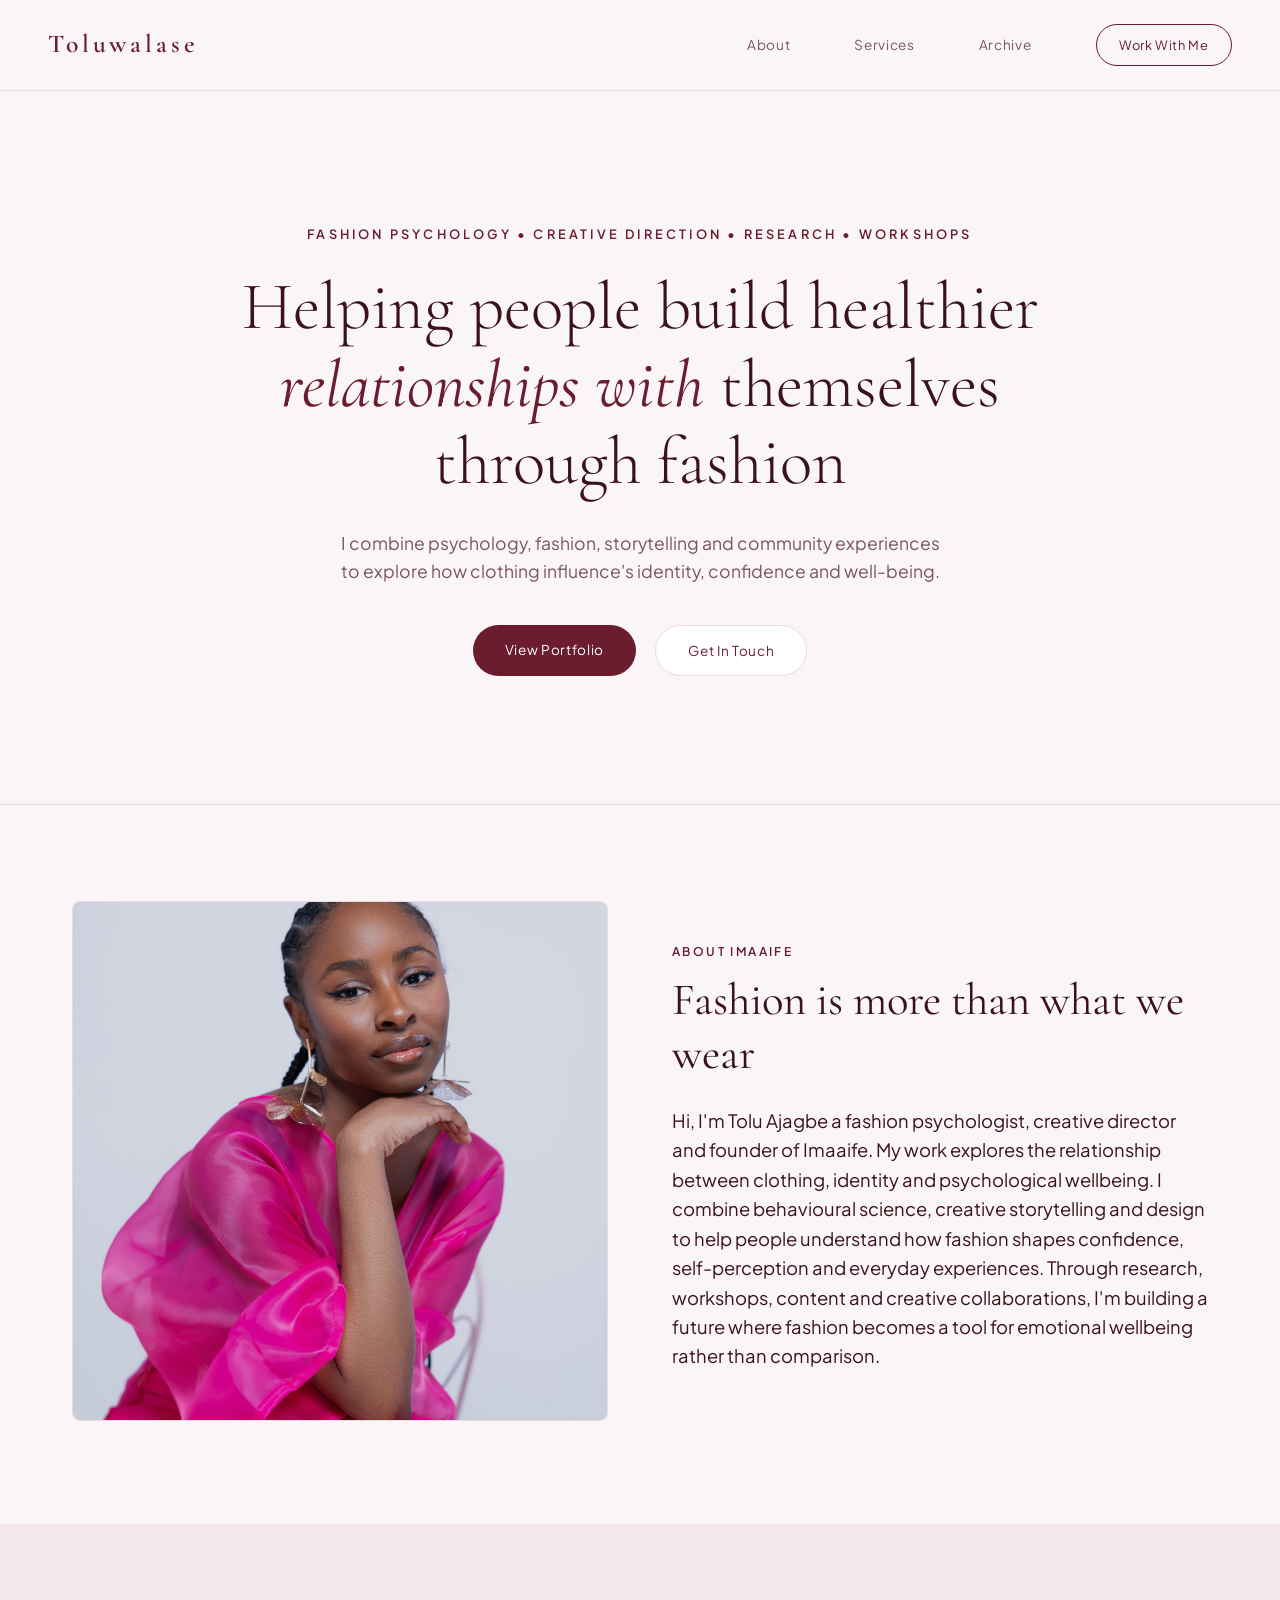
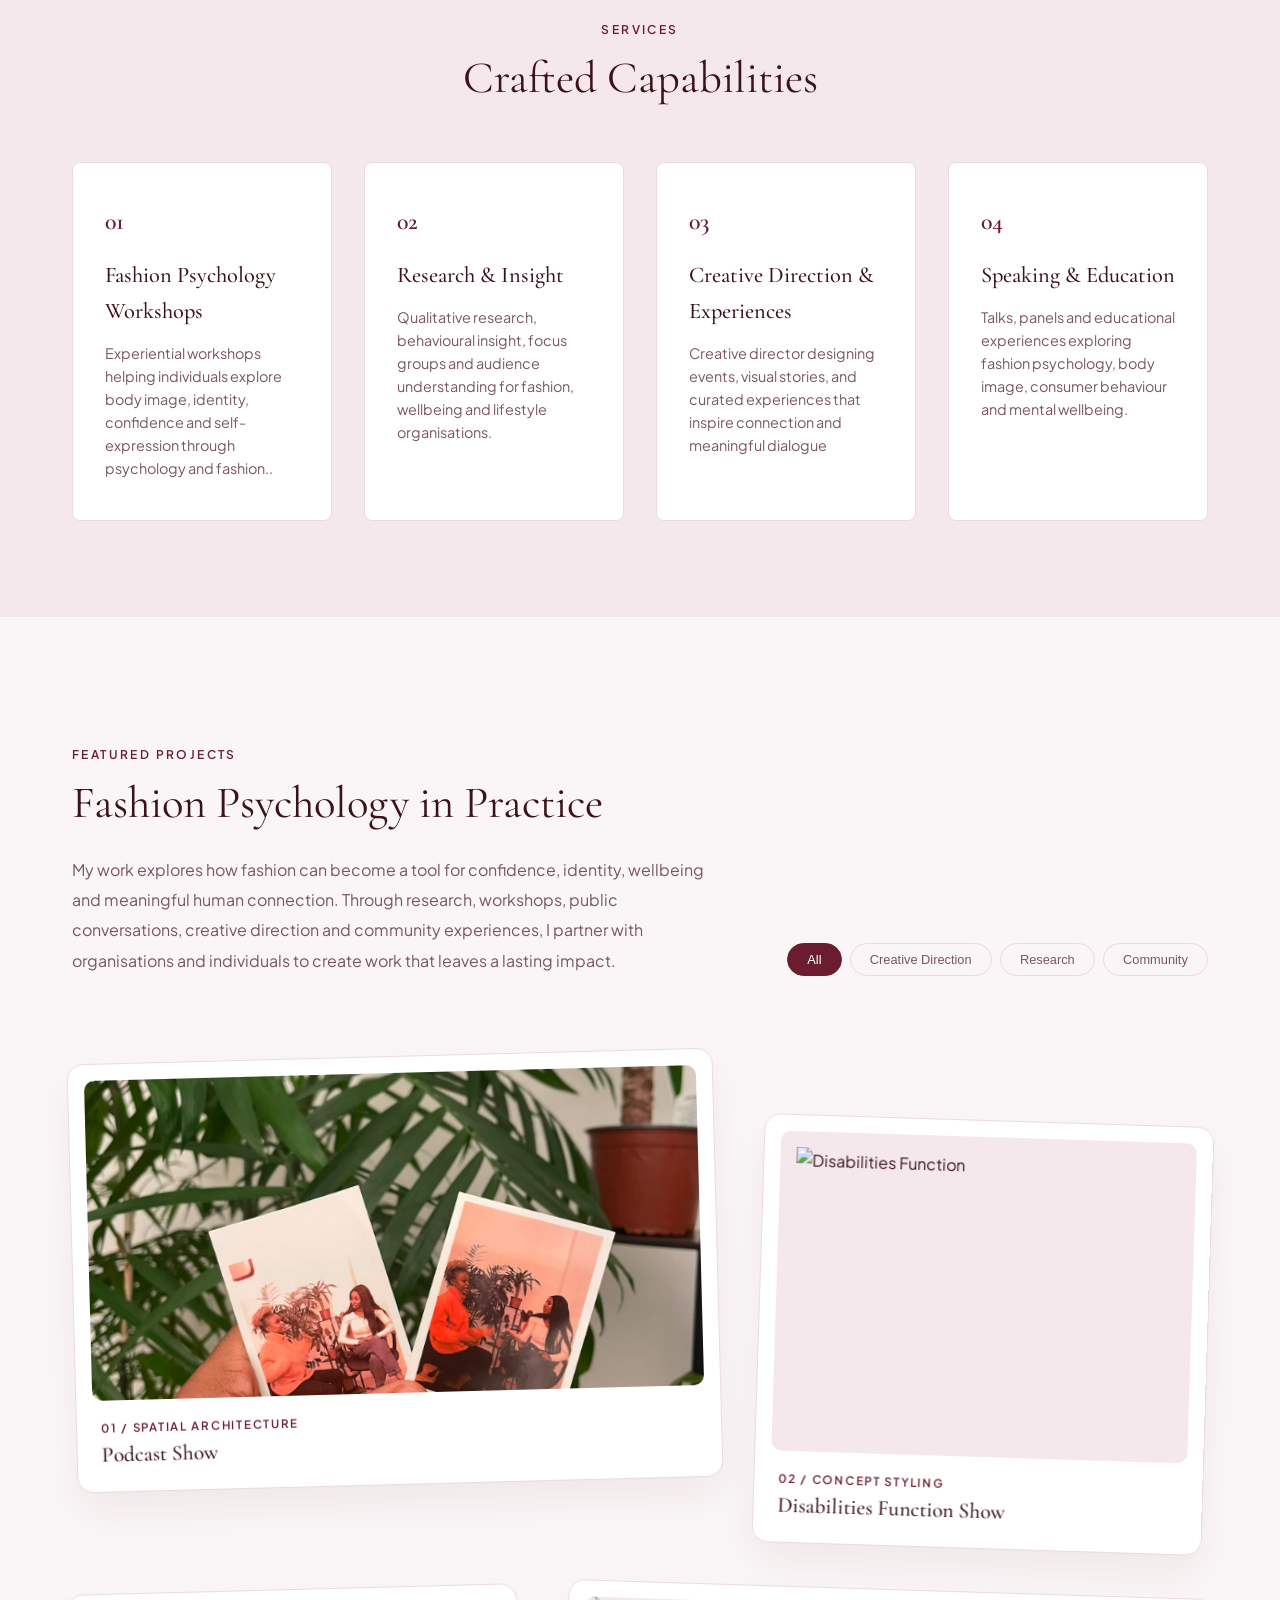
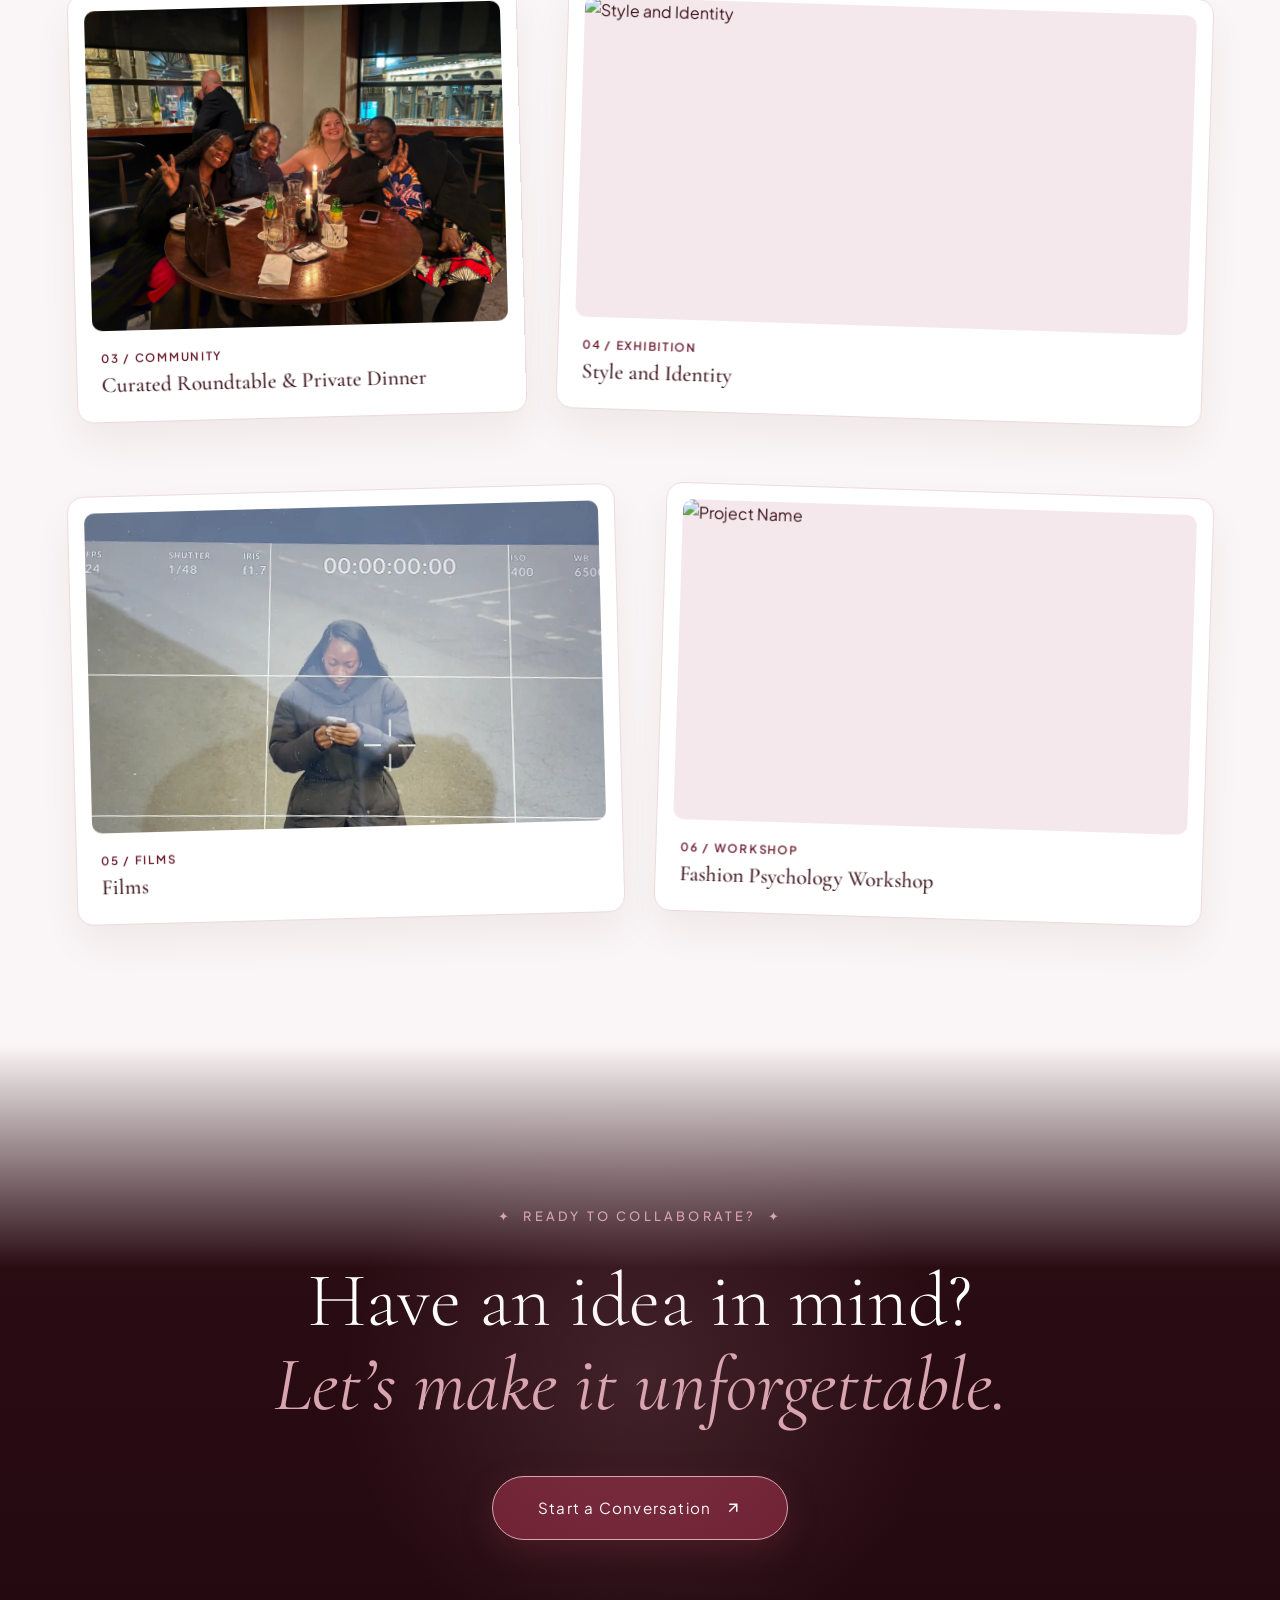
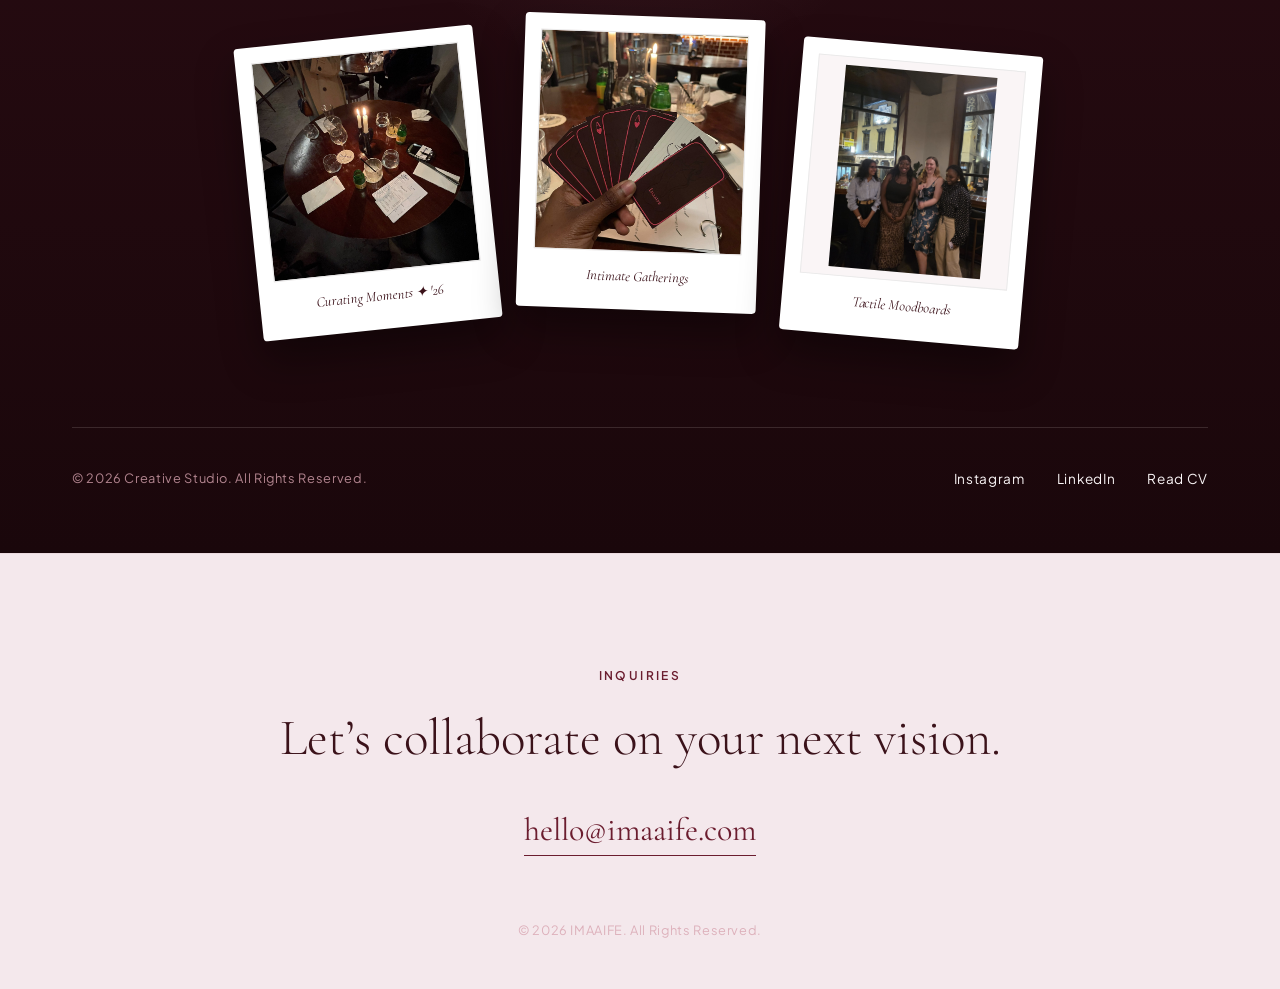
==== commit be65bd72: "Update index.html" ====
--- a/index.html
+++ b/index.html
@@ -197,7 +197,7 @@
         <div class="floating-card">
 
             <div class="img-wrapper">
-                <img src="IMG_0074.png" alt="Films">
+                <img src="IMG_0074.PNG" alt="Films">
             </div>
 
             <div class="floating-meta">
--- a/tolu.css
+++ b/tolu.css
@@ -441,12 +441,32 @@
   will-change: transform;
 }
 
-/* Grid Spanning and Offset Trickery */
-.floating-item:nth-child(1) { grid-column: span 7; }
-.floating-item:nth-child(2) { grid-column: span 5; }
-.floating-item:nth-child(3) { grid-column: span 5; }
-.floating-item:nth-child(4) { grid-column: span 7; }
-.floating-item:nth-child(5) { grid-column: span 6; margin-top: -3rem; }
+.floating-item:nth-child(1){
+    grid-column: span 7;
+}
+
+.floating-item:nth-child(2){
+    grid-column: span 5;
+    margin-top:4rem;
+}
+
+.floating-item:nth-child(3){
+    grid-column: span 5;
+}
+
+.floating-item:nth-child(4){
+    grid-column: span 7;
+}
+
+.floating-item:nth-child(5){
+    grid-column: span 6;
+    margin-top:2rem;
+}
+
+.floating-item:nth-child(6){
+    grid-column: span 6;
+    margin-top:2rem;
+}
 
 /* Staggered Vertical Offsets for Asymmetry */
 .offset-down {
@@ -807,6 +827,45 @@
 
 
 
+
+
+/* ==========================
+   SHOWCASE
+========================== */
+
+#films .showcase-gallery{
+    display:grid;
+    grid-template-columns:repeat(2,1fr);
+    gap:2rem;
+}
+
+#films .floating-item{
+    grid-column:auto !important;
+    width:100%;
+    margin:0 !important;
+    transform:none !important;
+}
+
+#films .floating-card{
+    width:100%;
+}
+
+#films .img-wrapper{
+    height:260px;
+}
+
+#films .img-wrapper img{
+    width:100%;
+    height:100%;
+    object-fit:cover;
+}
+
+@media(max-width:900px){
+    #films .showcase-gallery{
+        grid-template-columns:1fr;
+    }
+}
+
 .center-item{
     grid-column:4 / span 6;
     justify-self:center;
@@ -815,47 +874,13 @@
     transform:none !important;
 }
 
-/* ==========================
-   SHOWCASE
-========================== */
-
-#films .showcase-gallery{
-    display:grid;
-    grid-template-columns:repeat(2,1fr);
-    gap:2rem;
-}
-
-#films .floating-item{
-    grid-column:auto !important;
-    width:100%;
-    margin:0 !important;
-    transform:none !important;
-}
-
-#films .floating-card{
-    width:100%;
-}
-
-#films .img-wrapper{
-    height:260px;
-}
-
-#films .img-wrapper img{
-    width:100%;
-    height:100%;
-    object-fit:cover;
-}
-
-@media(max-width:900px){
-    #films .showcase-gallery{
-        grid-template-columns:1fr;
-    }
-}
-
-.center-item{
-    grid-column:4 / span 6;
-    justify-self:center;
-    max-width:480px;
-    width:100%;
-    transform:none !important;
-}
+.portfolio-copy{
+    max-width:650px;
+}
+
+.portfolio-intro{
+    margin-top:1.2rem;
+    color:var(--text-muted);
+    font-size:1rem;
+    line-height:1.9;
+}
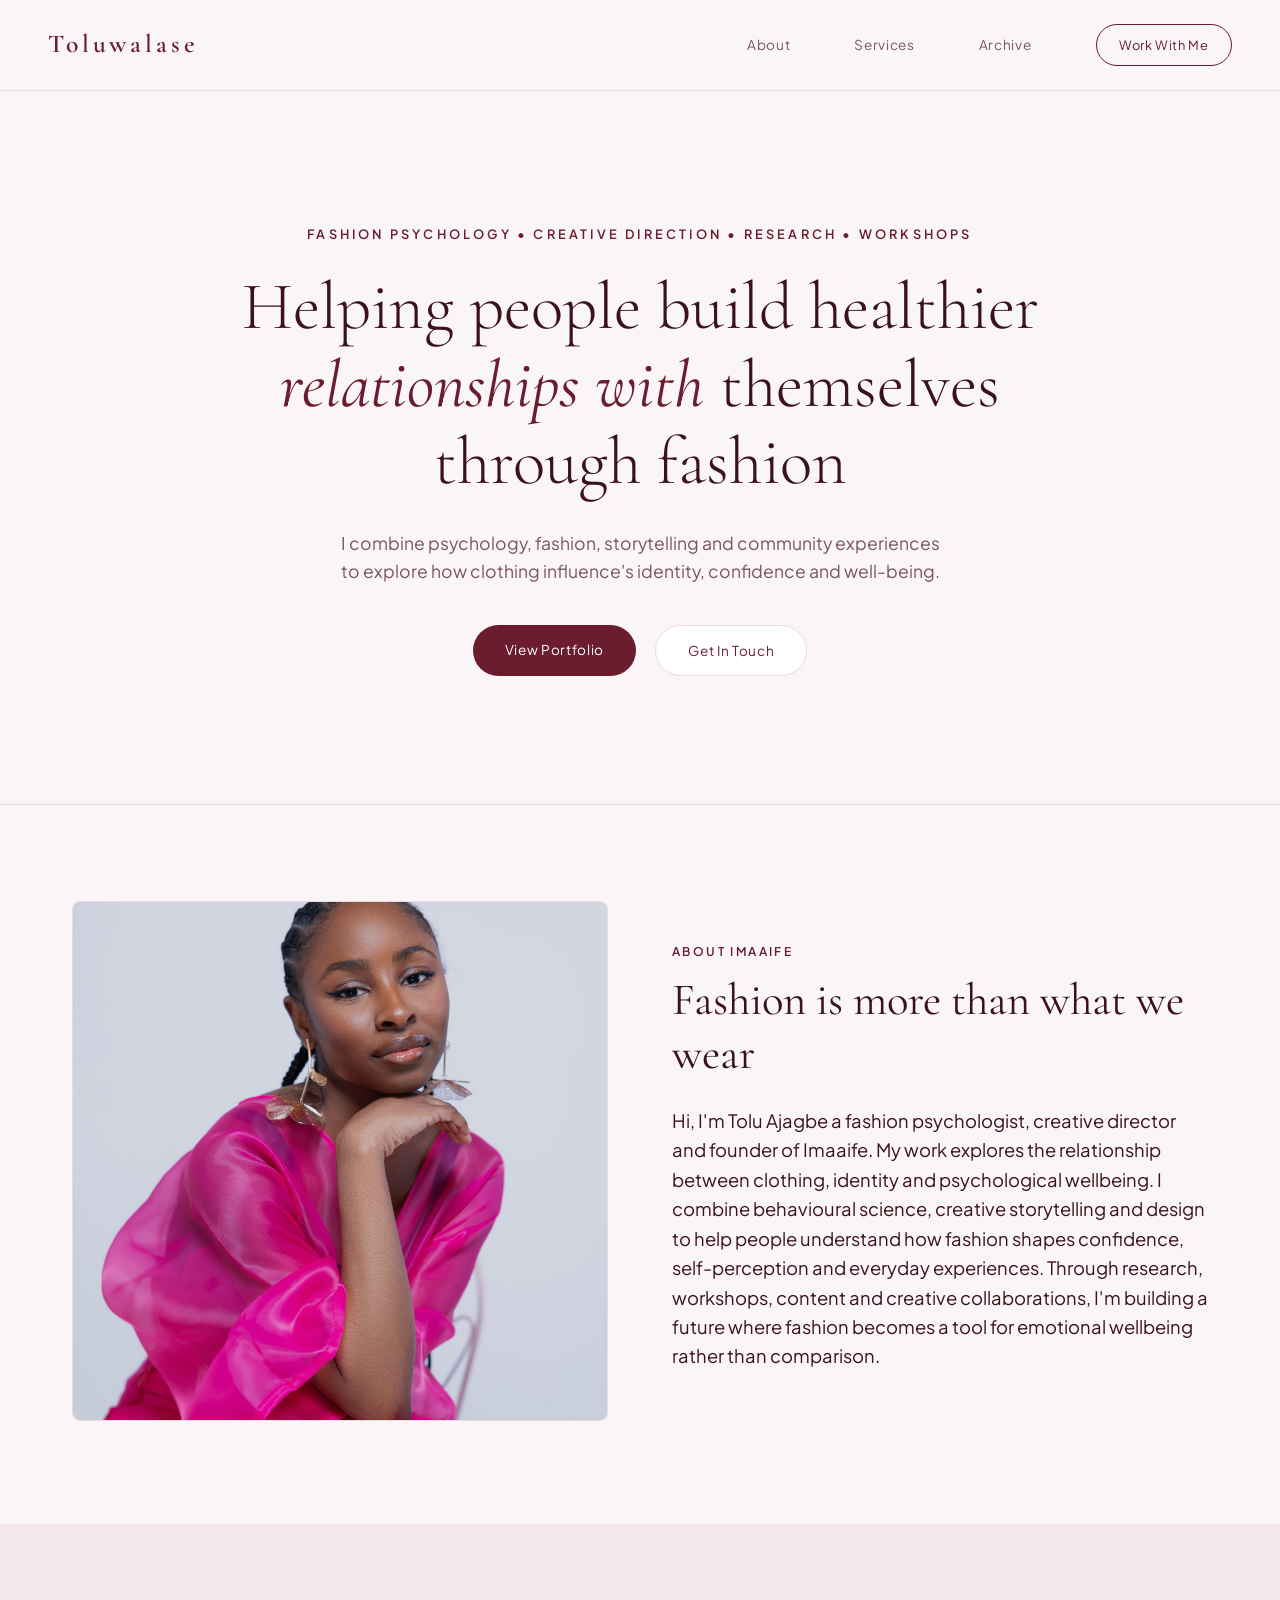
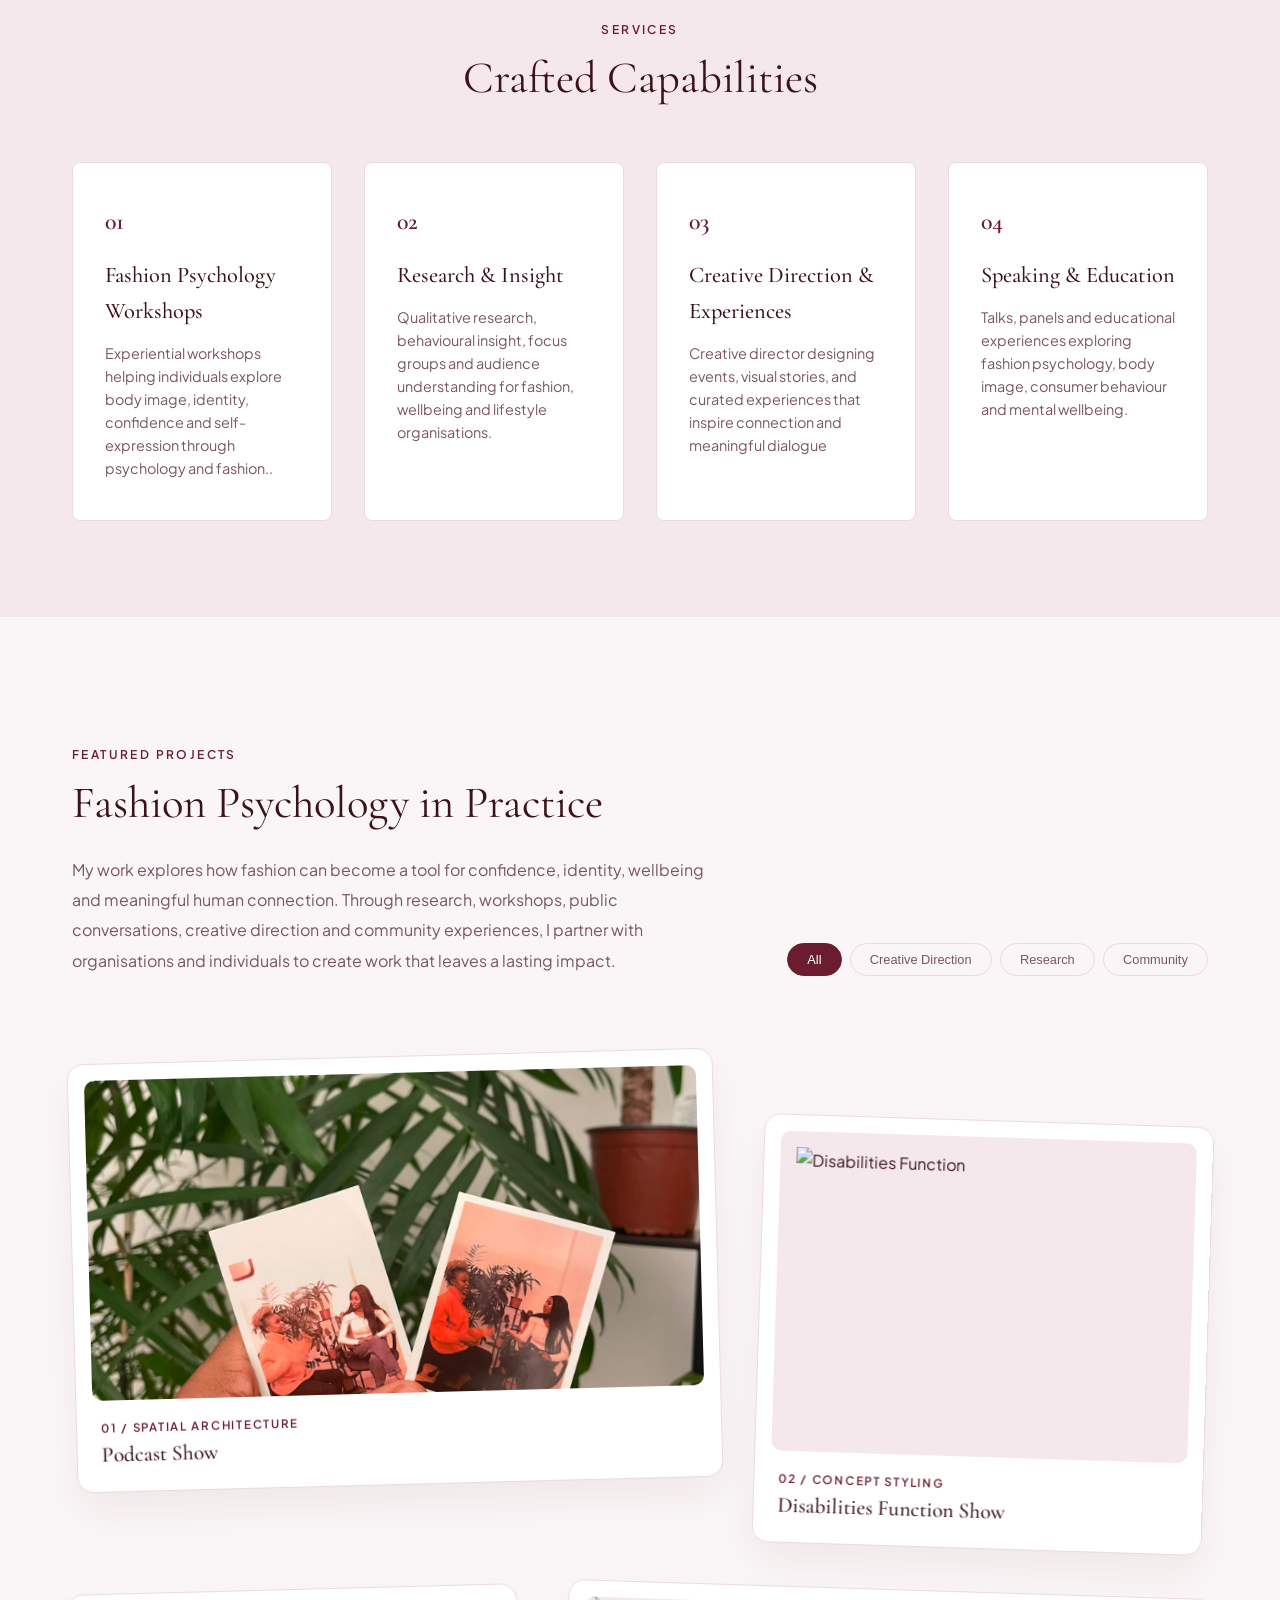
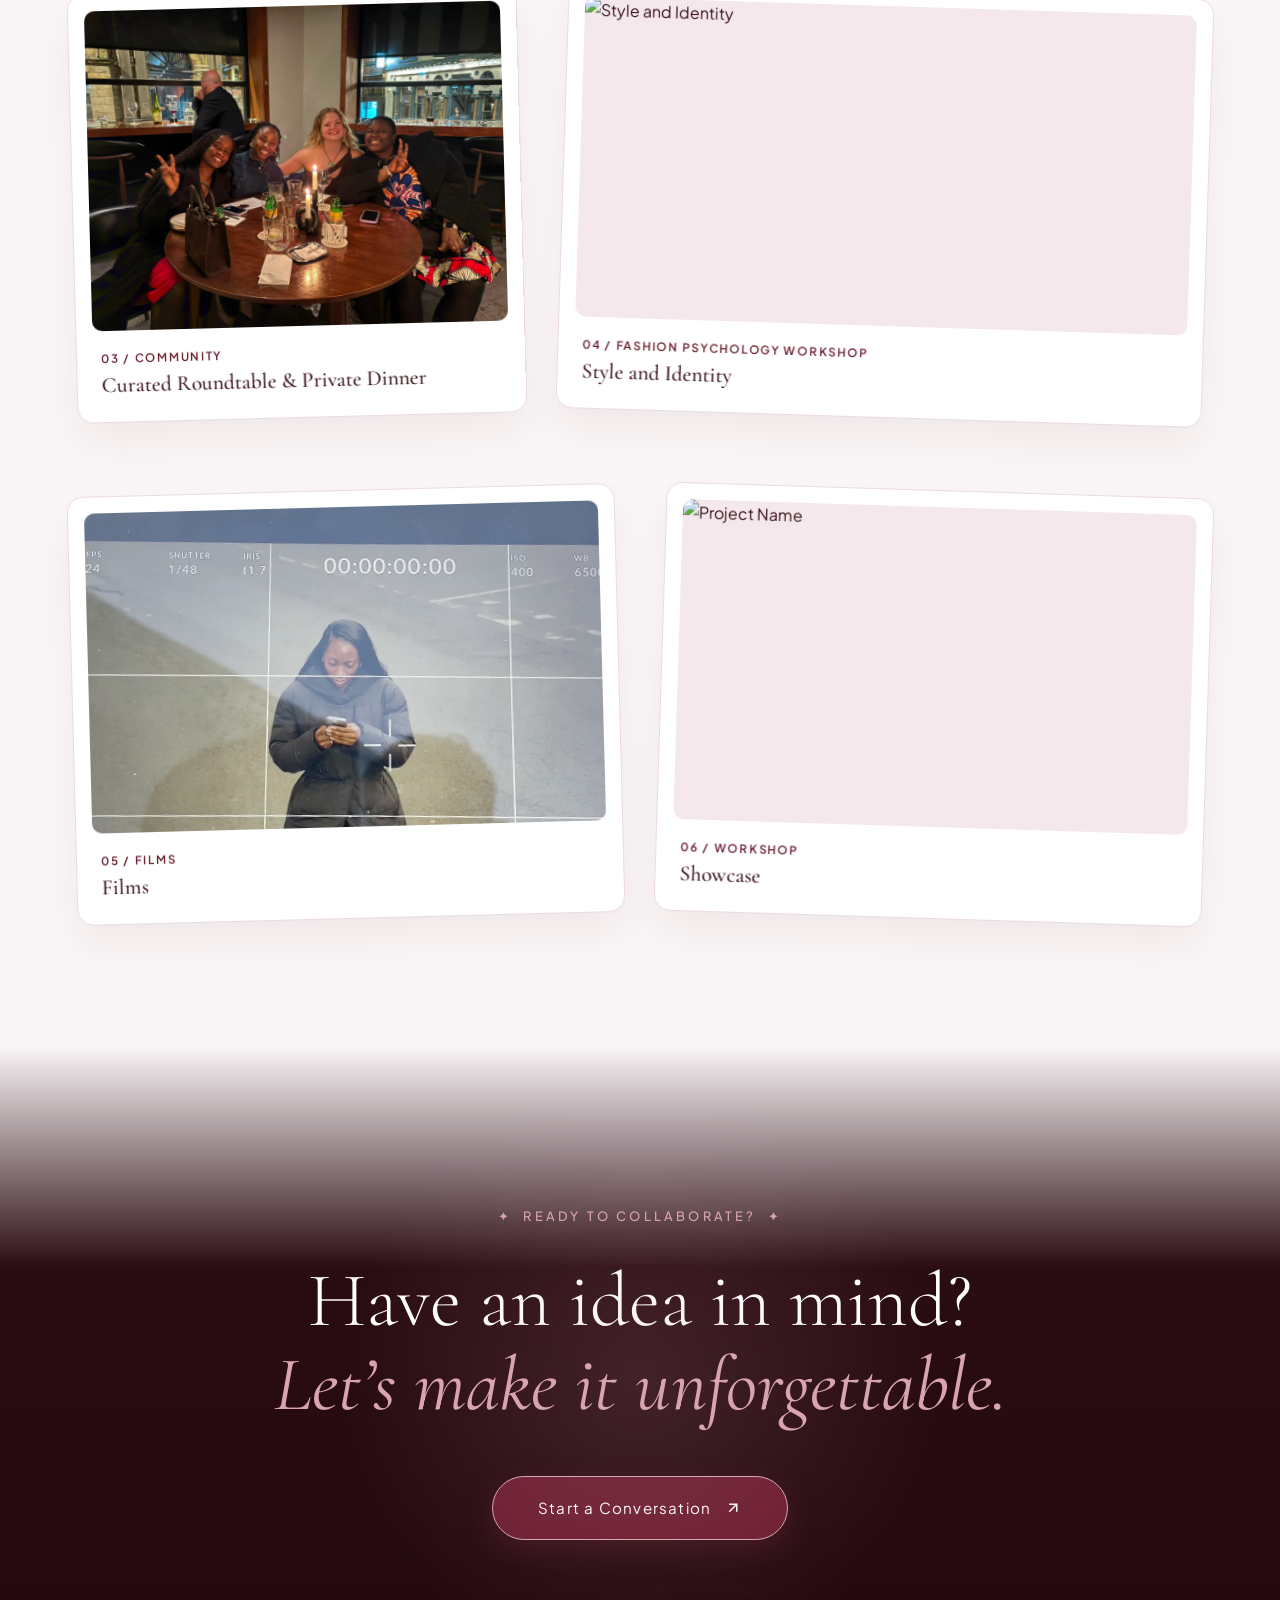
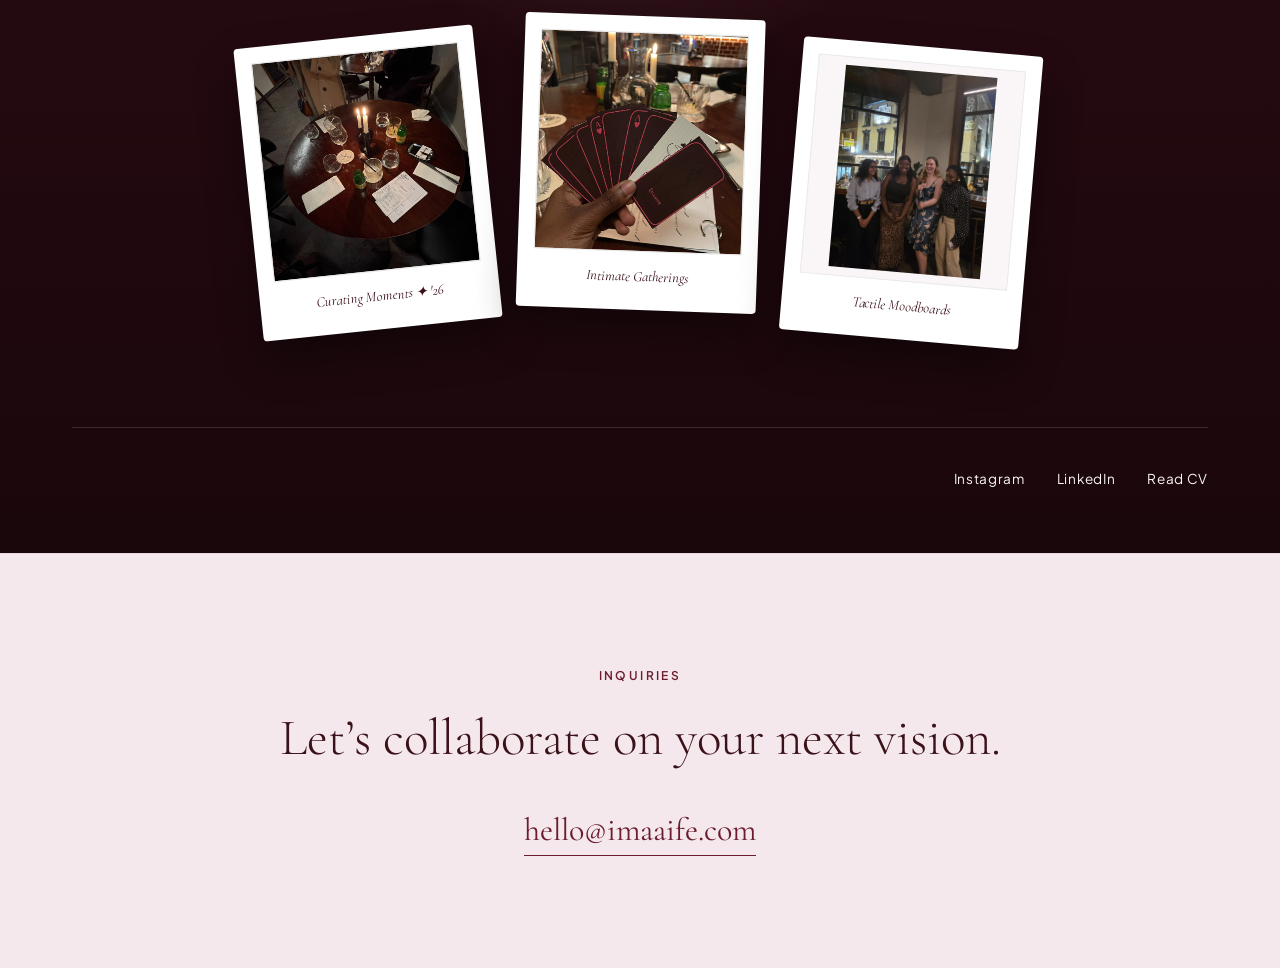
==== commit a6849d9a: "Update index.html" ====
--- a/index.html
+++ b/index.html
@@ -184,7 +184,7 @@
             </div>
 
             <div class="floating-meta">
-              <span class="item-cat">04 / Exhibition</span>
+              <span class="item-cat">04 / Fashion Psychology Workshop</span>
               <h4>Style and Identity</h4>
             </div>
           </div>
@@ -222,7 +222,7 @@
 
             <div class="floating-meta">
                 <span class="item-cat">06 / Workshop</span>
-                <h4>Fashion Psychology Workshop</h4>
+                <h4>Showcase</h4>
             </div>
 
         </div>
@@ -291,10 +291,10 @@
 
       <!-- Footer Bottom Sub-Bar -->
       <div class="footer-bottom">
-        <p class="footer-copy">&copy; 2026 Creative Studio. All Rights Reserved.</p>
+        <p class="footer-copy"></p>
         <div class="footer-links">
-          <a href="#">Instagram</a>
-          <a href="#">LinkedIn</a>
+          <a href="https://www.instagram.com/tolu.lase_?utm_source=qr">Instagram</a>
+          <a href="https://www.linkedin.com/in/toluwalase-ajagbe-5ba71a23a?utm_source=share_via&utm_content=profile&utm_medium=member_ios">LinkedIn</a>
           <a href="#">Read CV</a>
         </div>
       </div>
@@ -308,7 +308,7 @@
       <span class="section-tag center">Inquiries</span>
       <h2 class="footer-title">Let’s collaborate on your next vision.</h2>
       <a href="mailto:hello@imaaife.com" class="footer-email">hello@imaaife.com</a>
-      <p class="footer-copy">© 2026 IMAAIFE. All Rights Reserved.</p>
+
     </div>
   </footer>
 
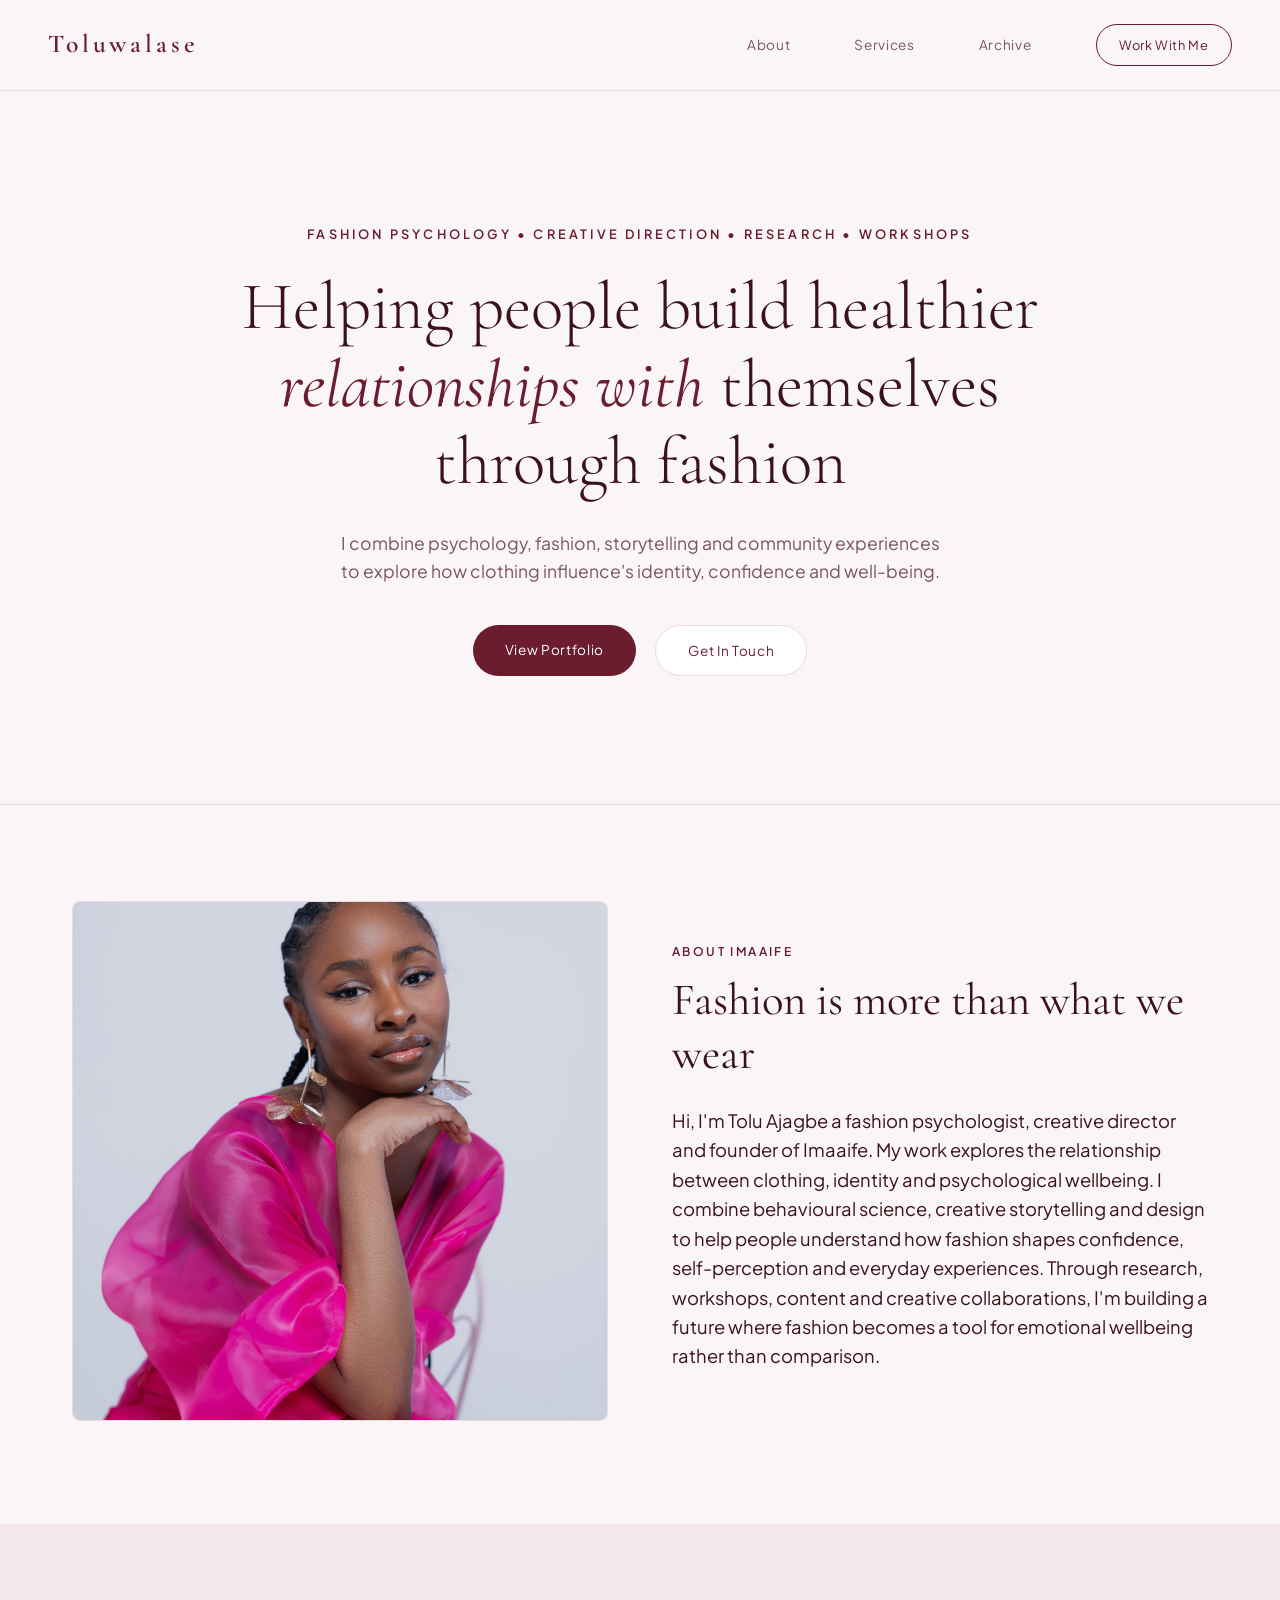
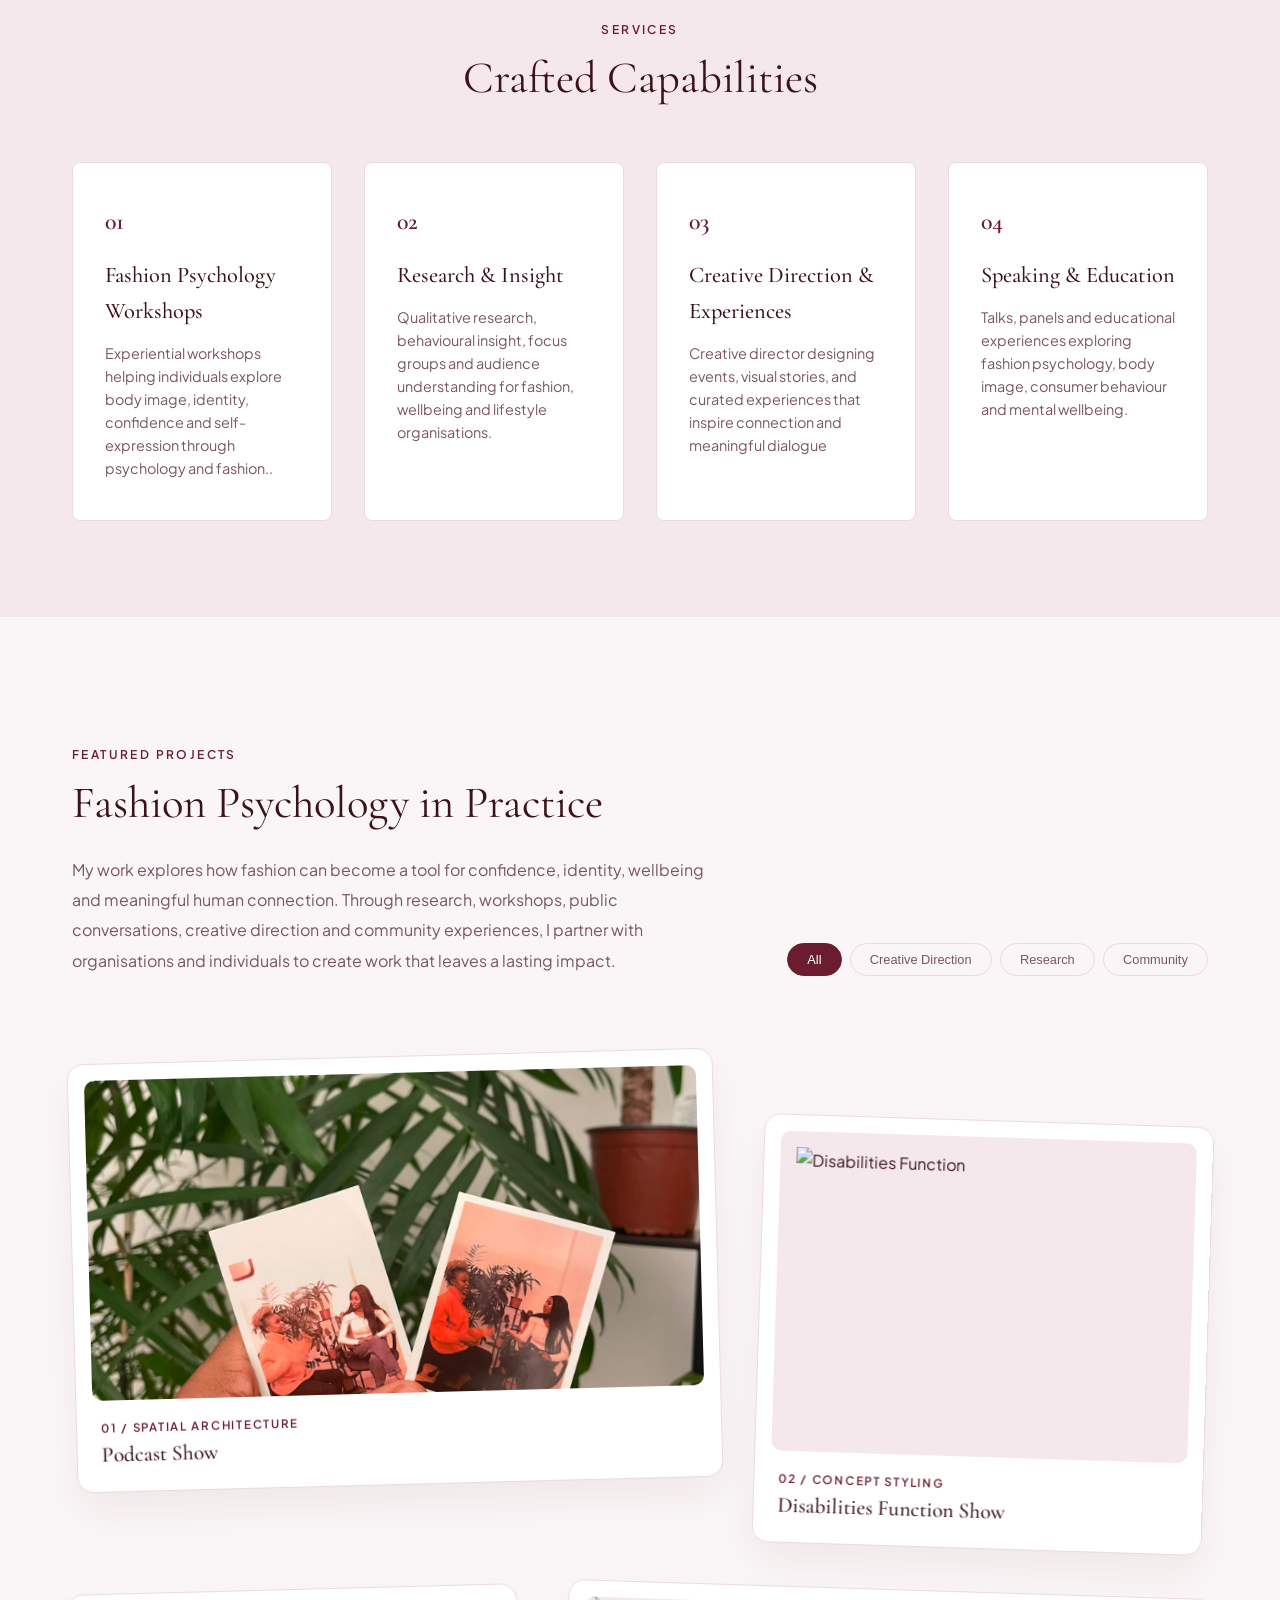
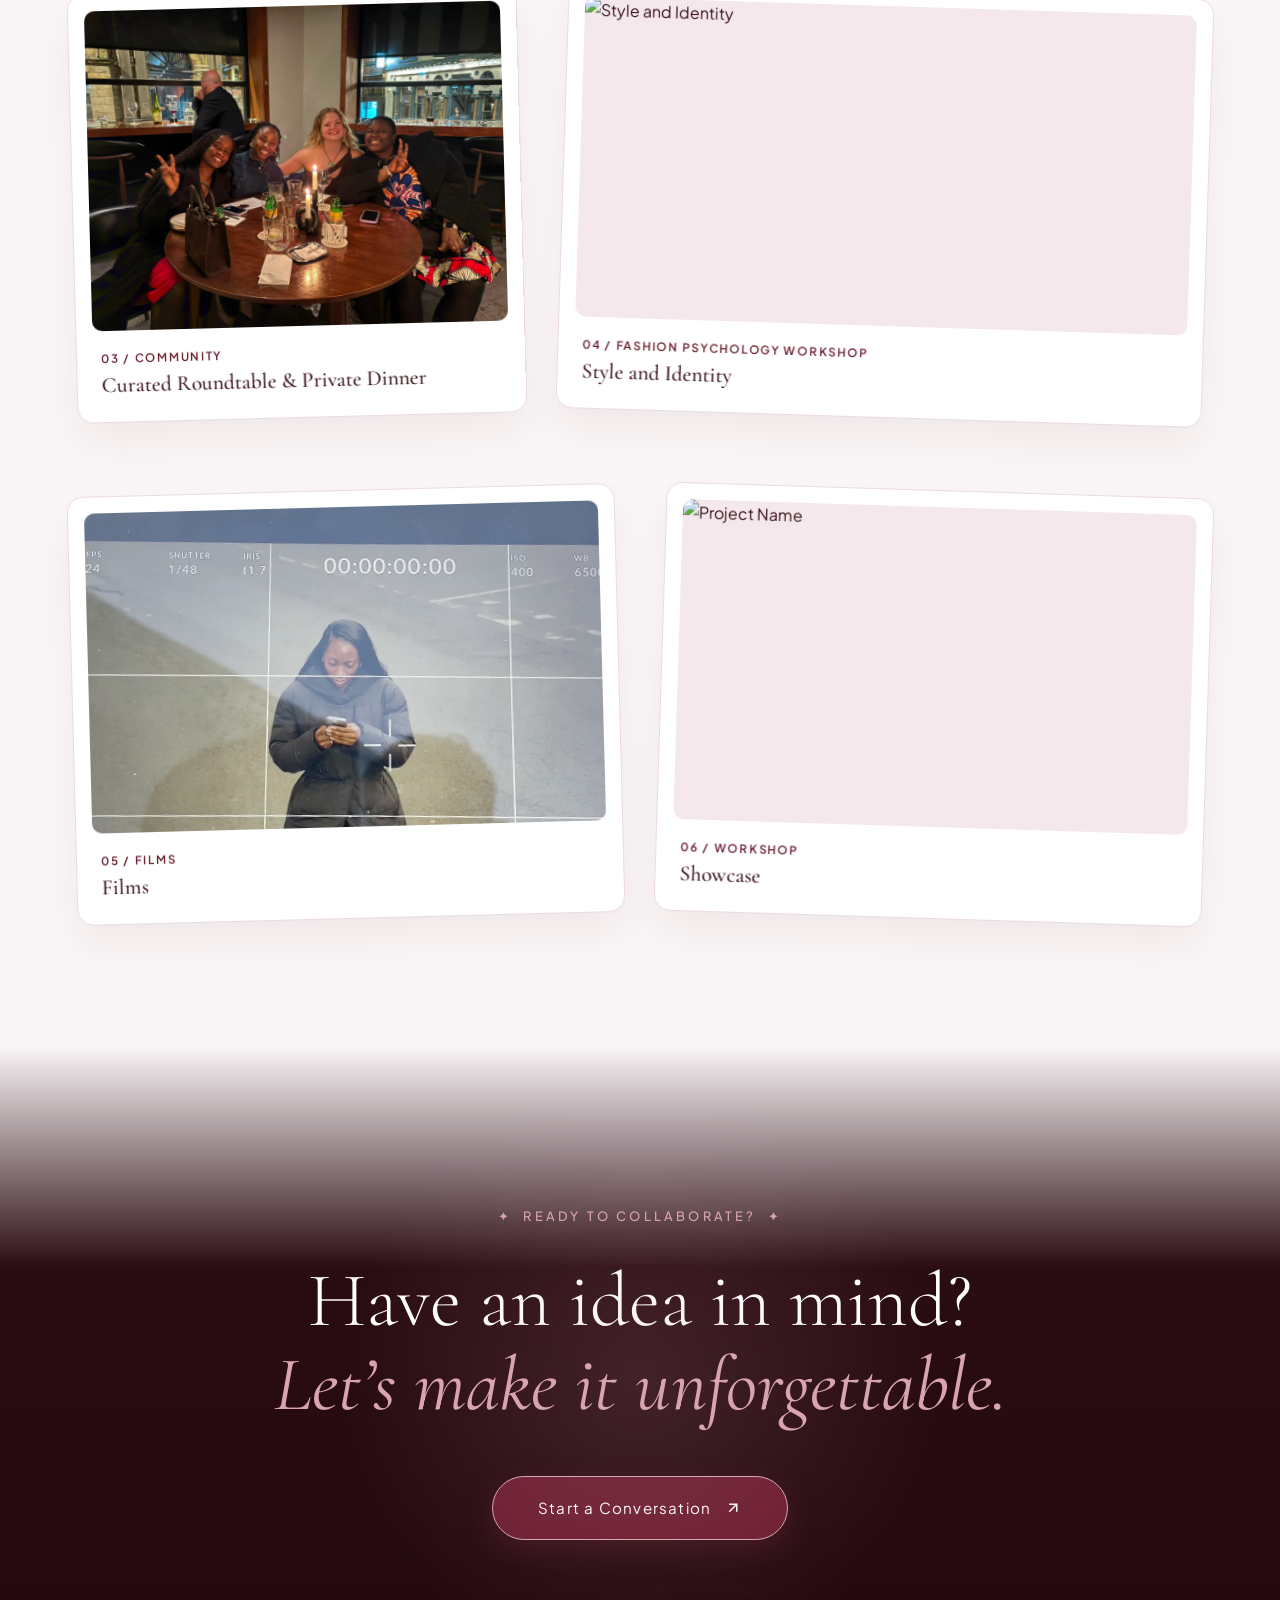
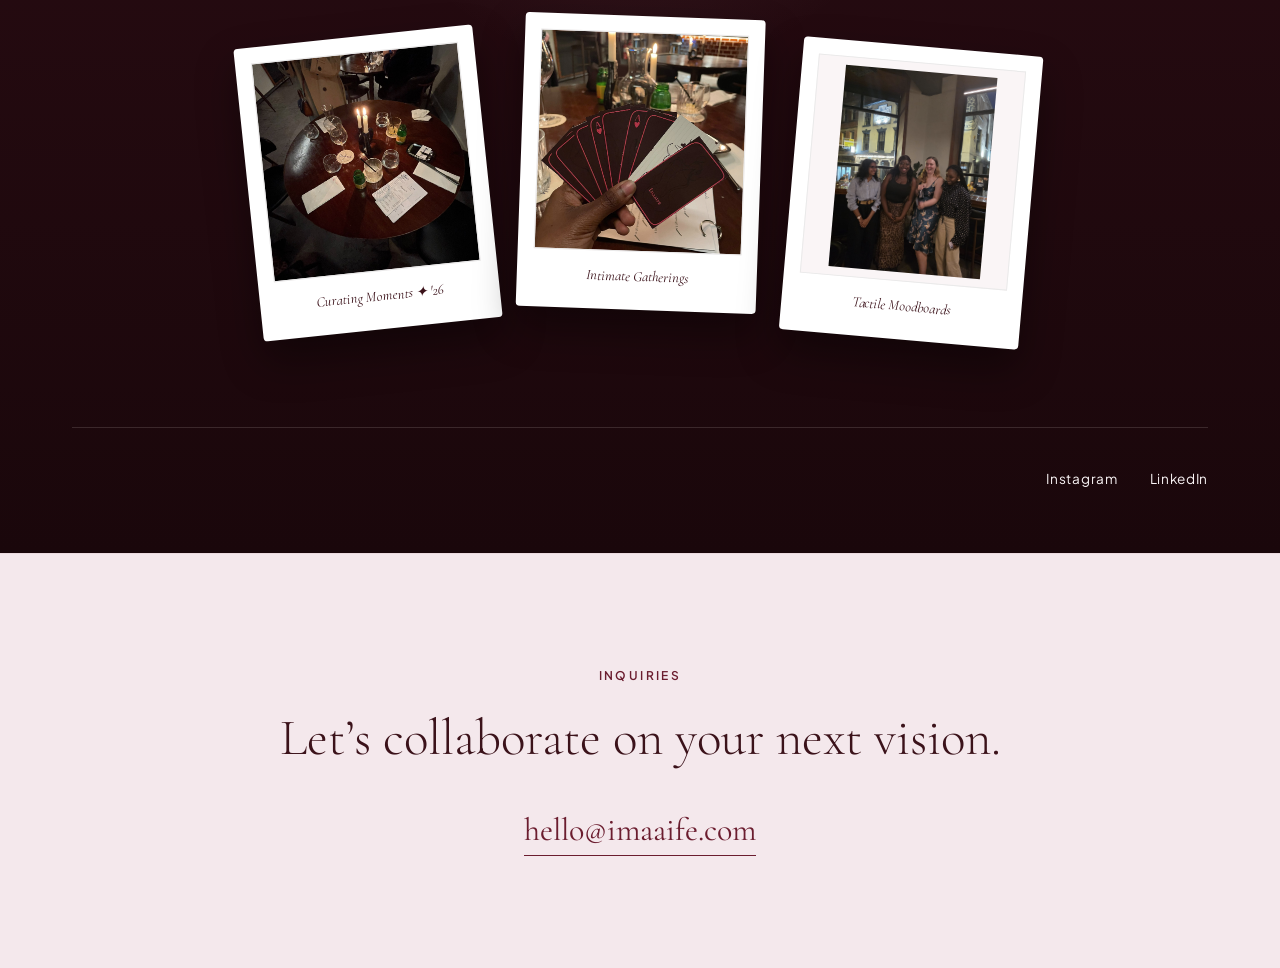
==== commit 62ff8e1c: "Remove duplicate content from index.html Removed duplicate HTML content from index.html." ====
--- a/index.html
+++ b/index.html
@@ -295,7 +295,6 @@
         <div class="footer-links">
           <a href="https://www.instagram.com/tolu.lase_?utm_source=qr">Instagram</a>
           <a href="https://www.linkedin.com/in/toluwalase-ajagbe-5ba71a23a?utm_source=share_via&utm_content=profile&utm_medium=member_ios">LinkedIn</a>
-          <a href="#">Read CV</a>
         </div>
       </div>
 
